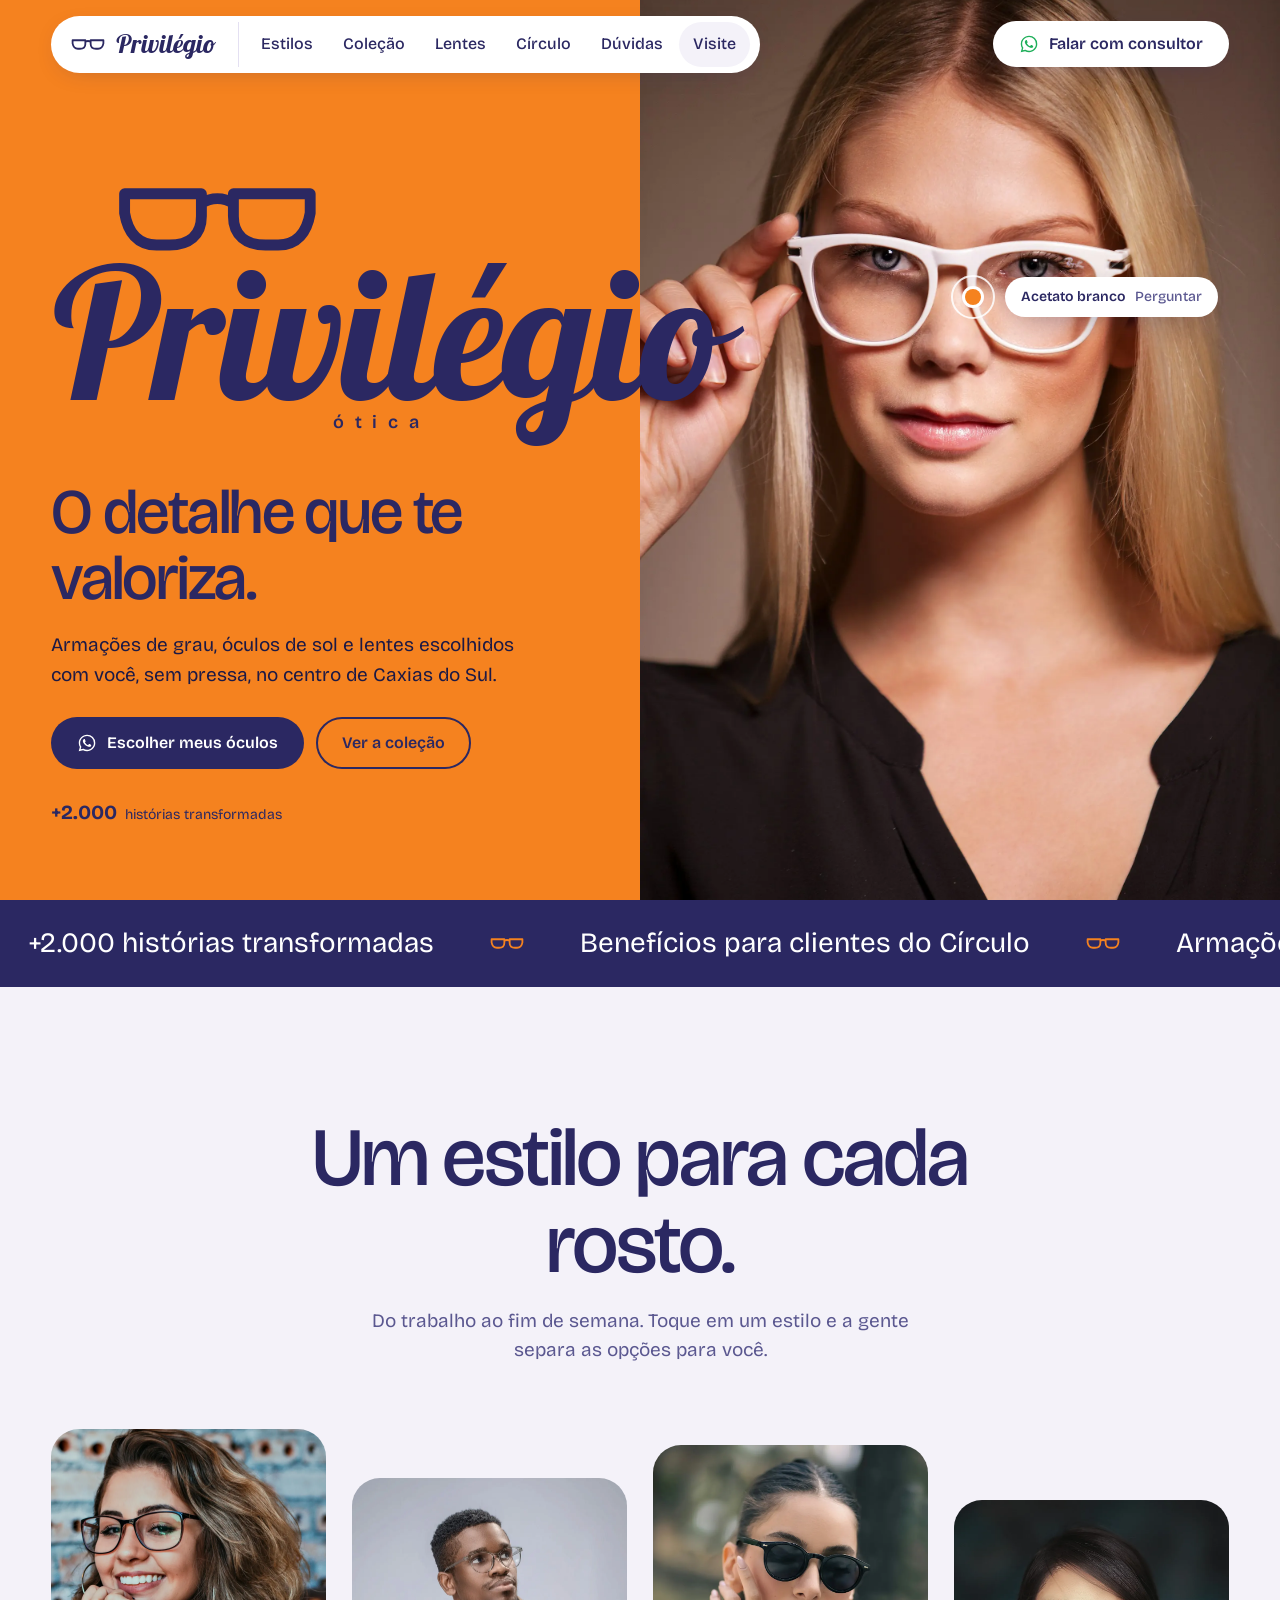
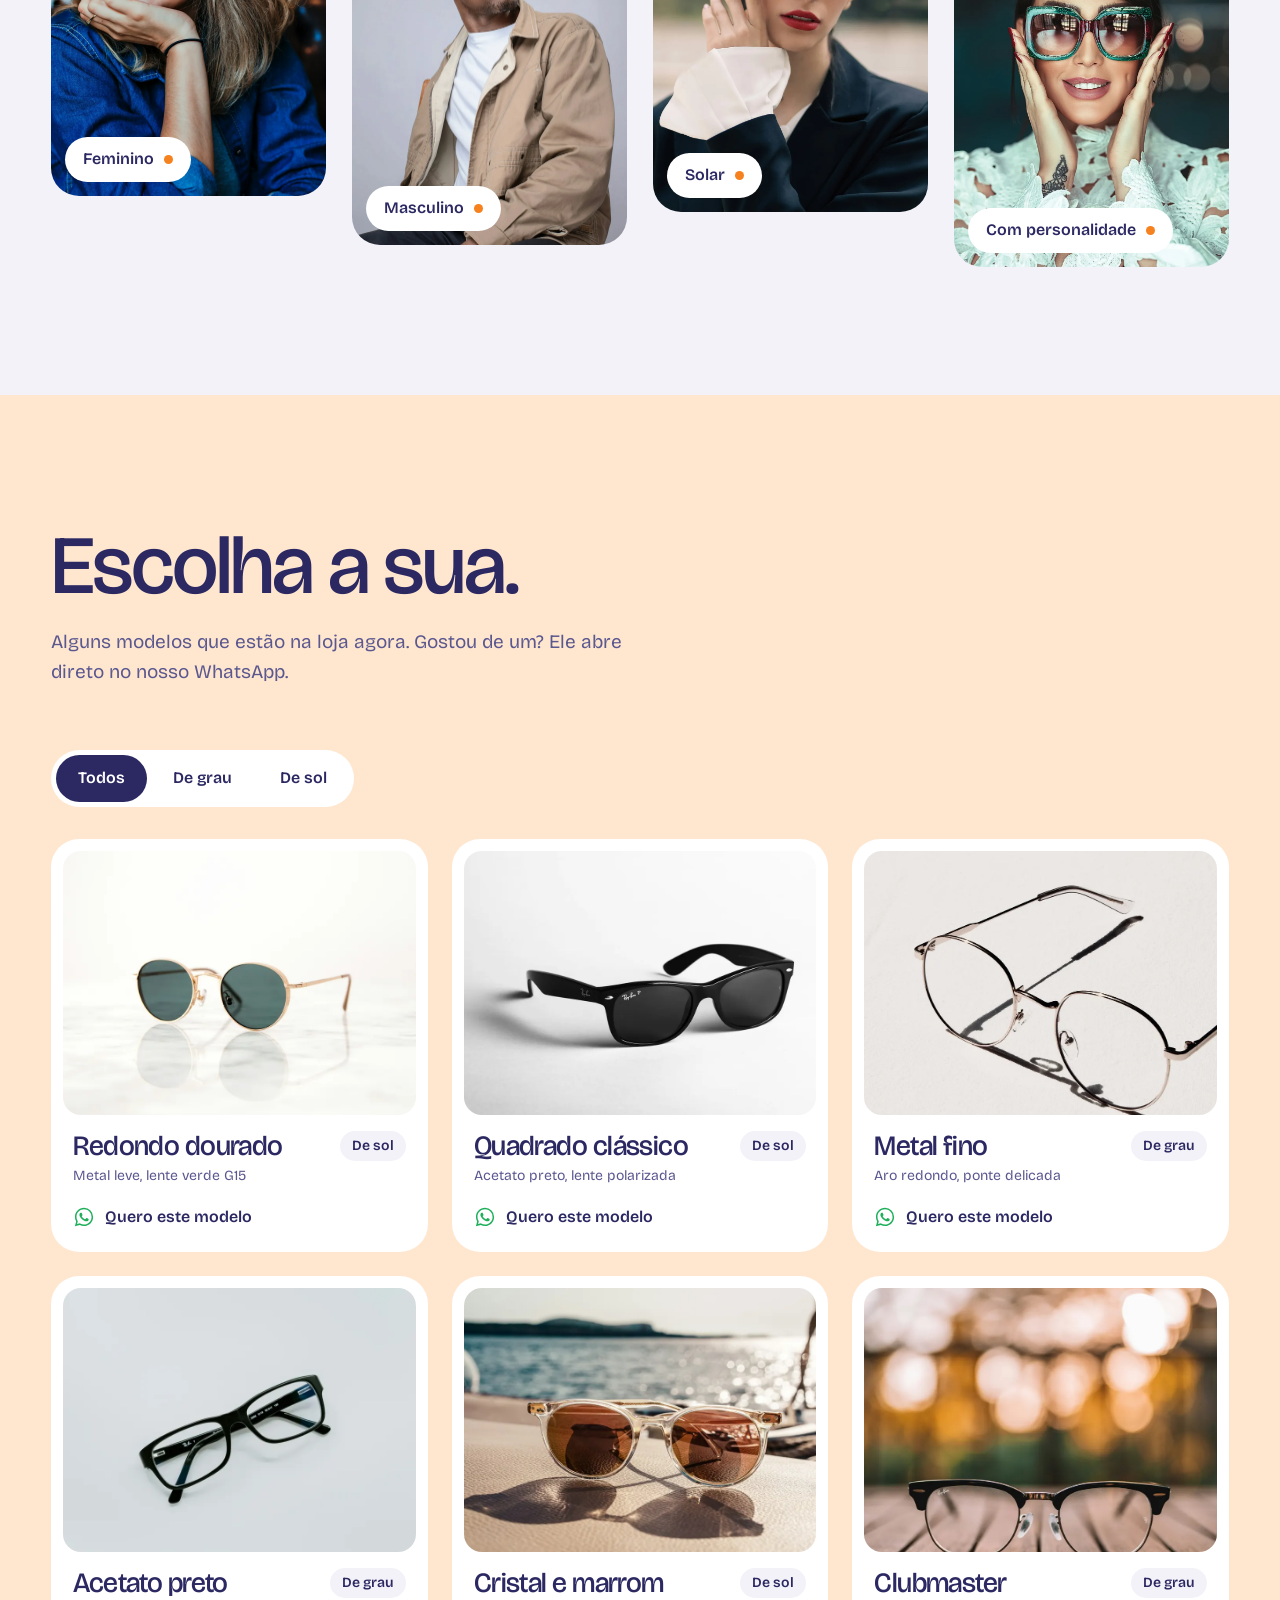
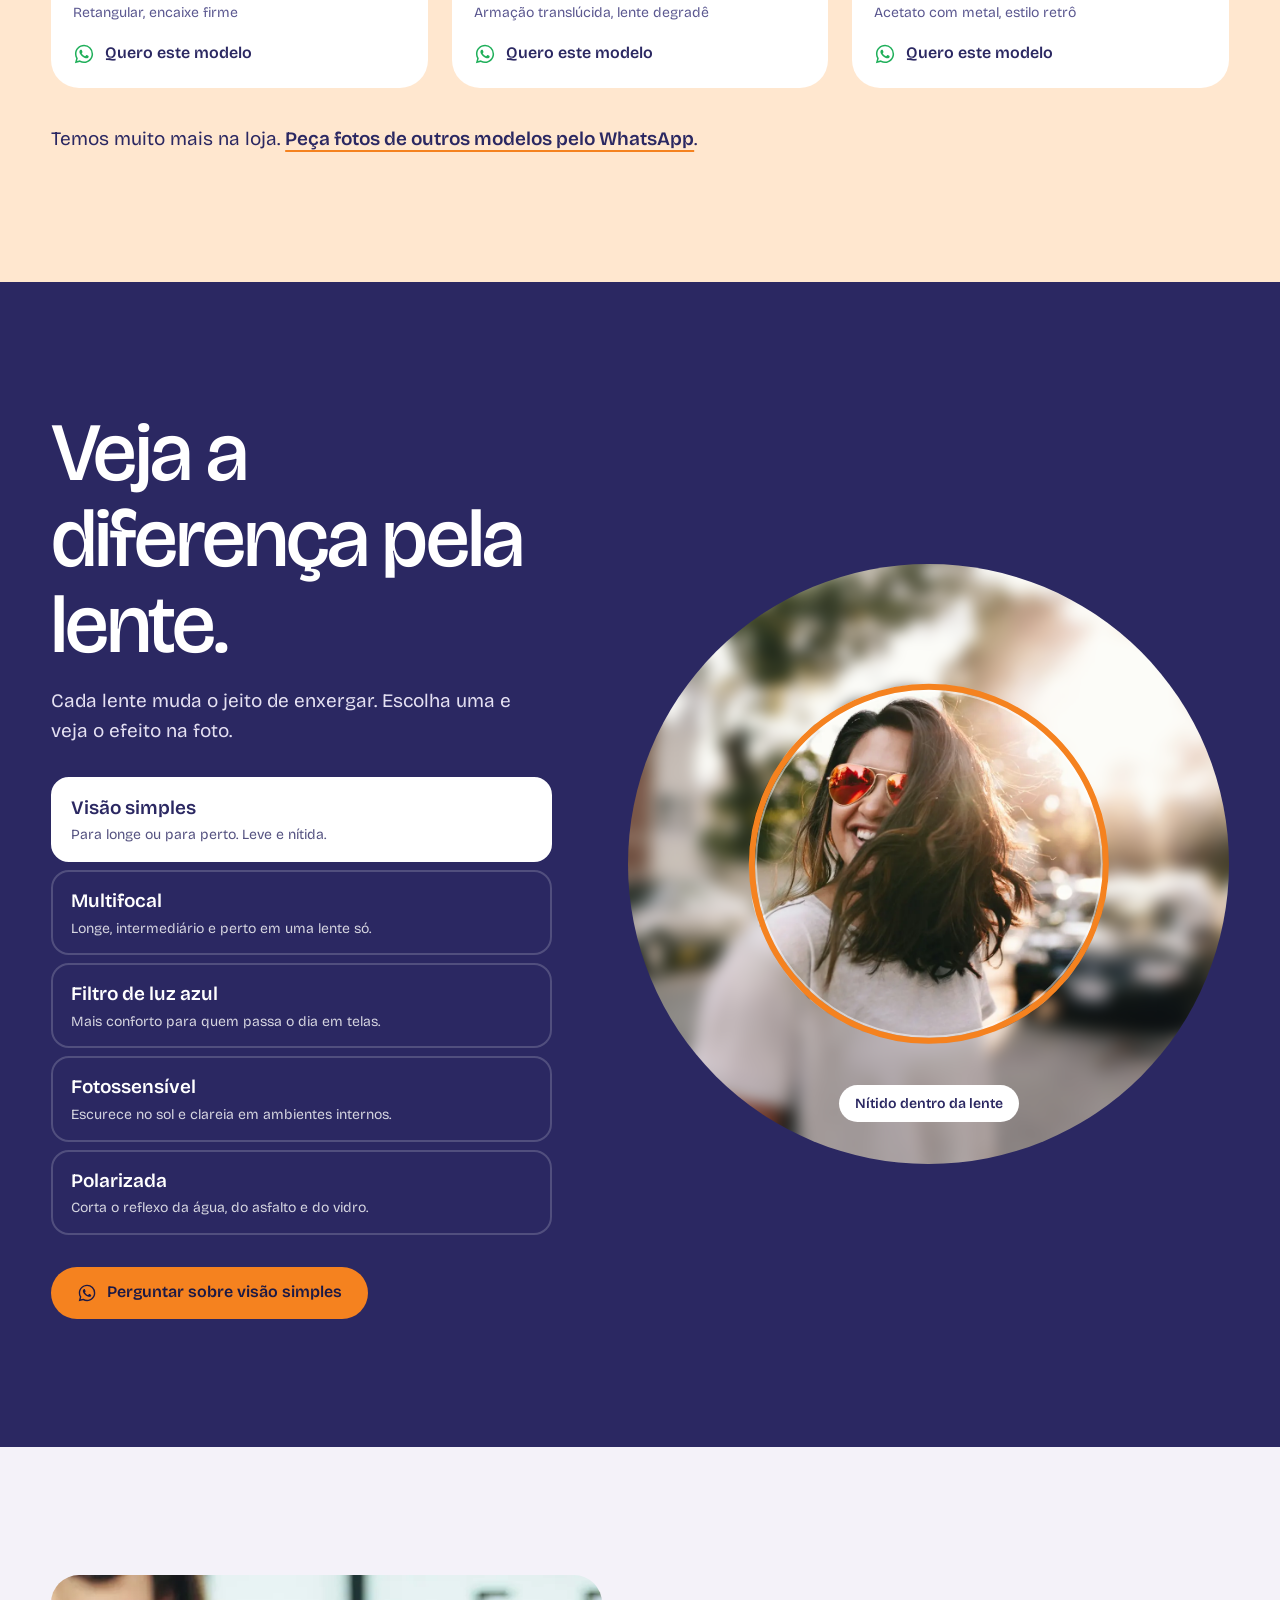
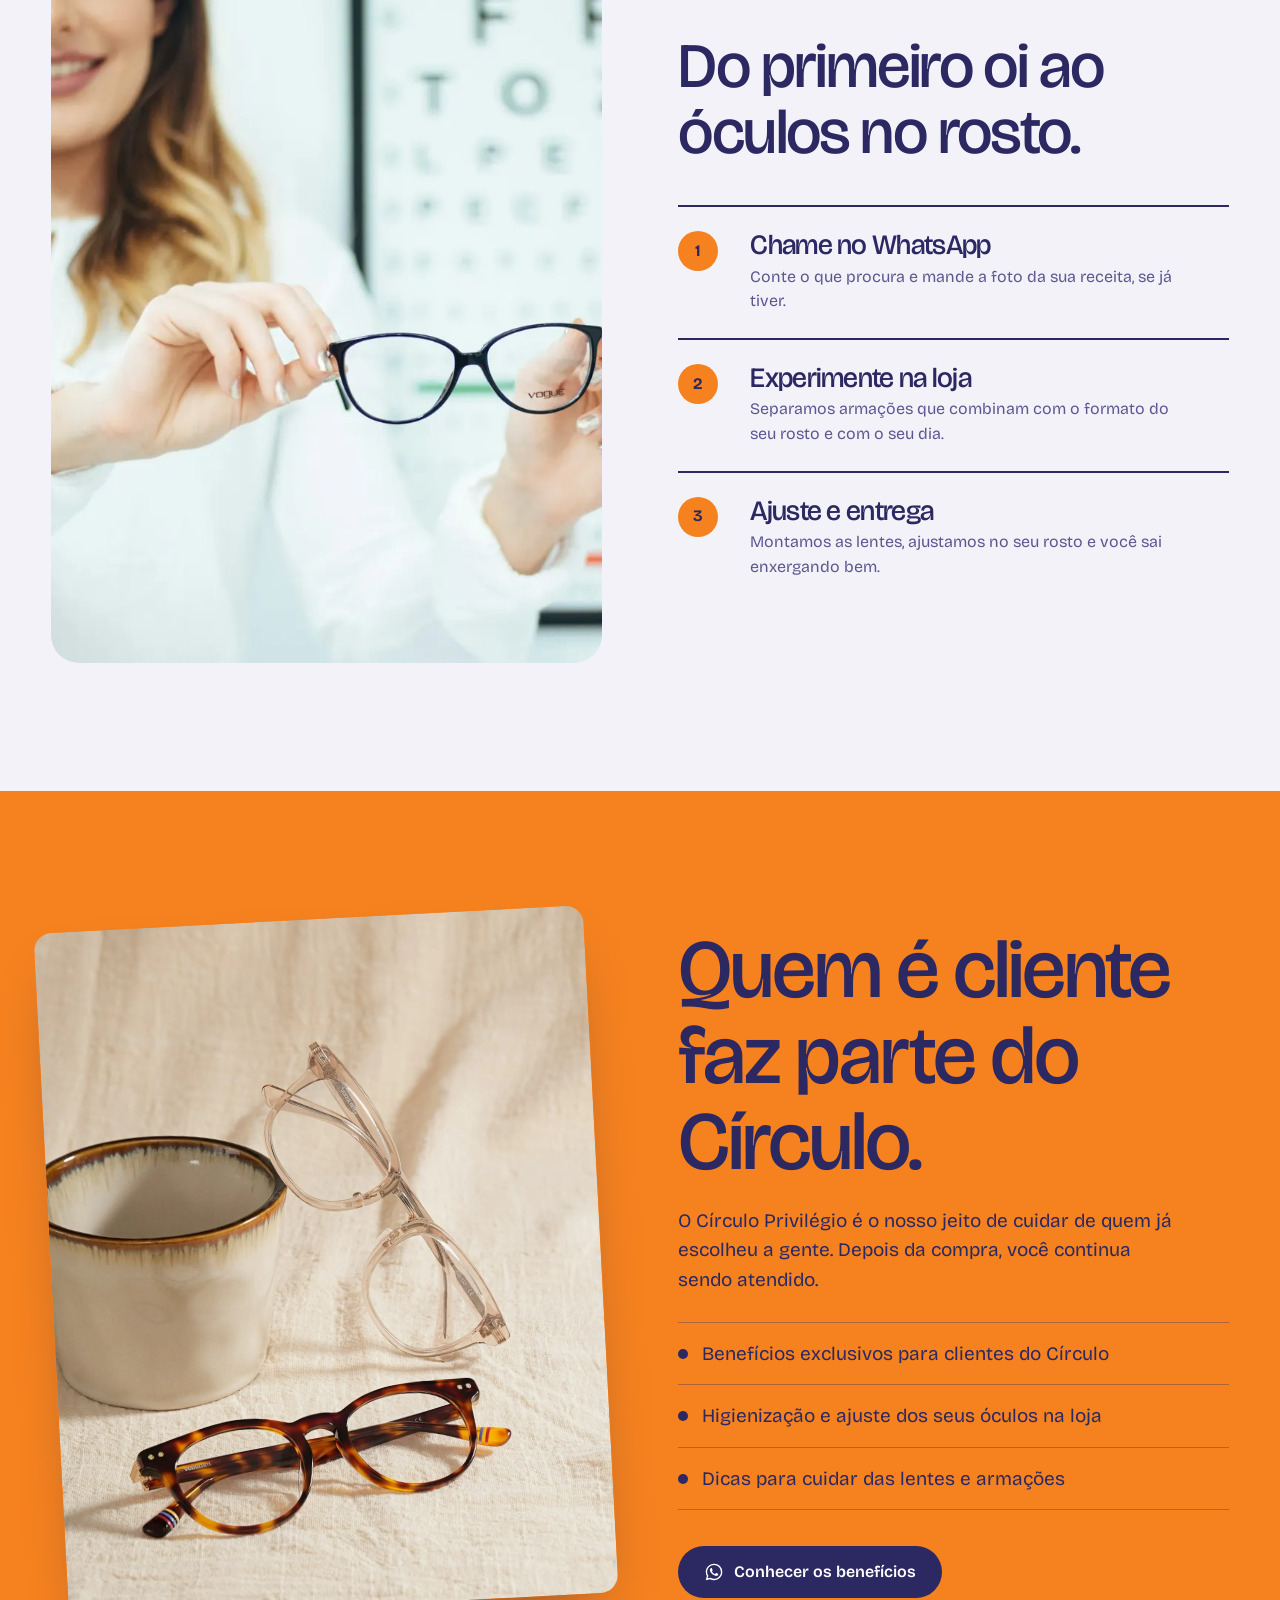
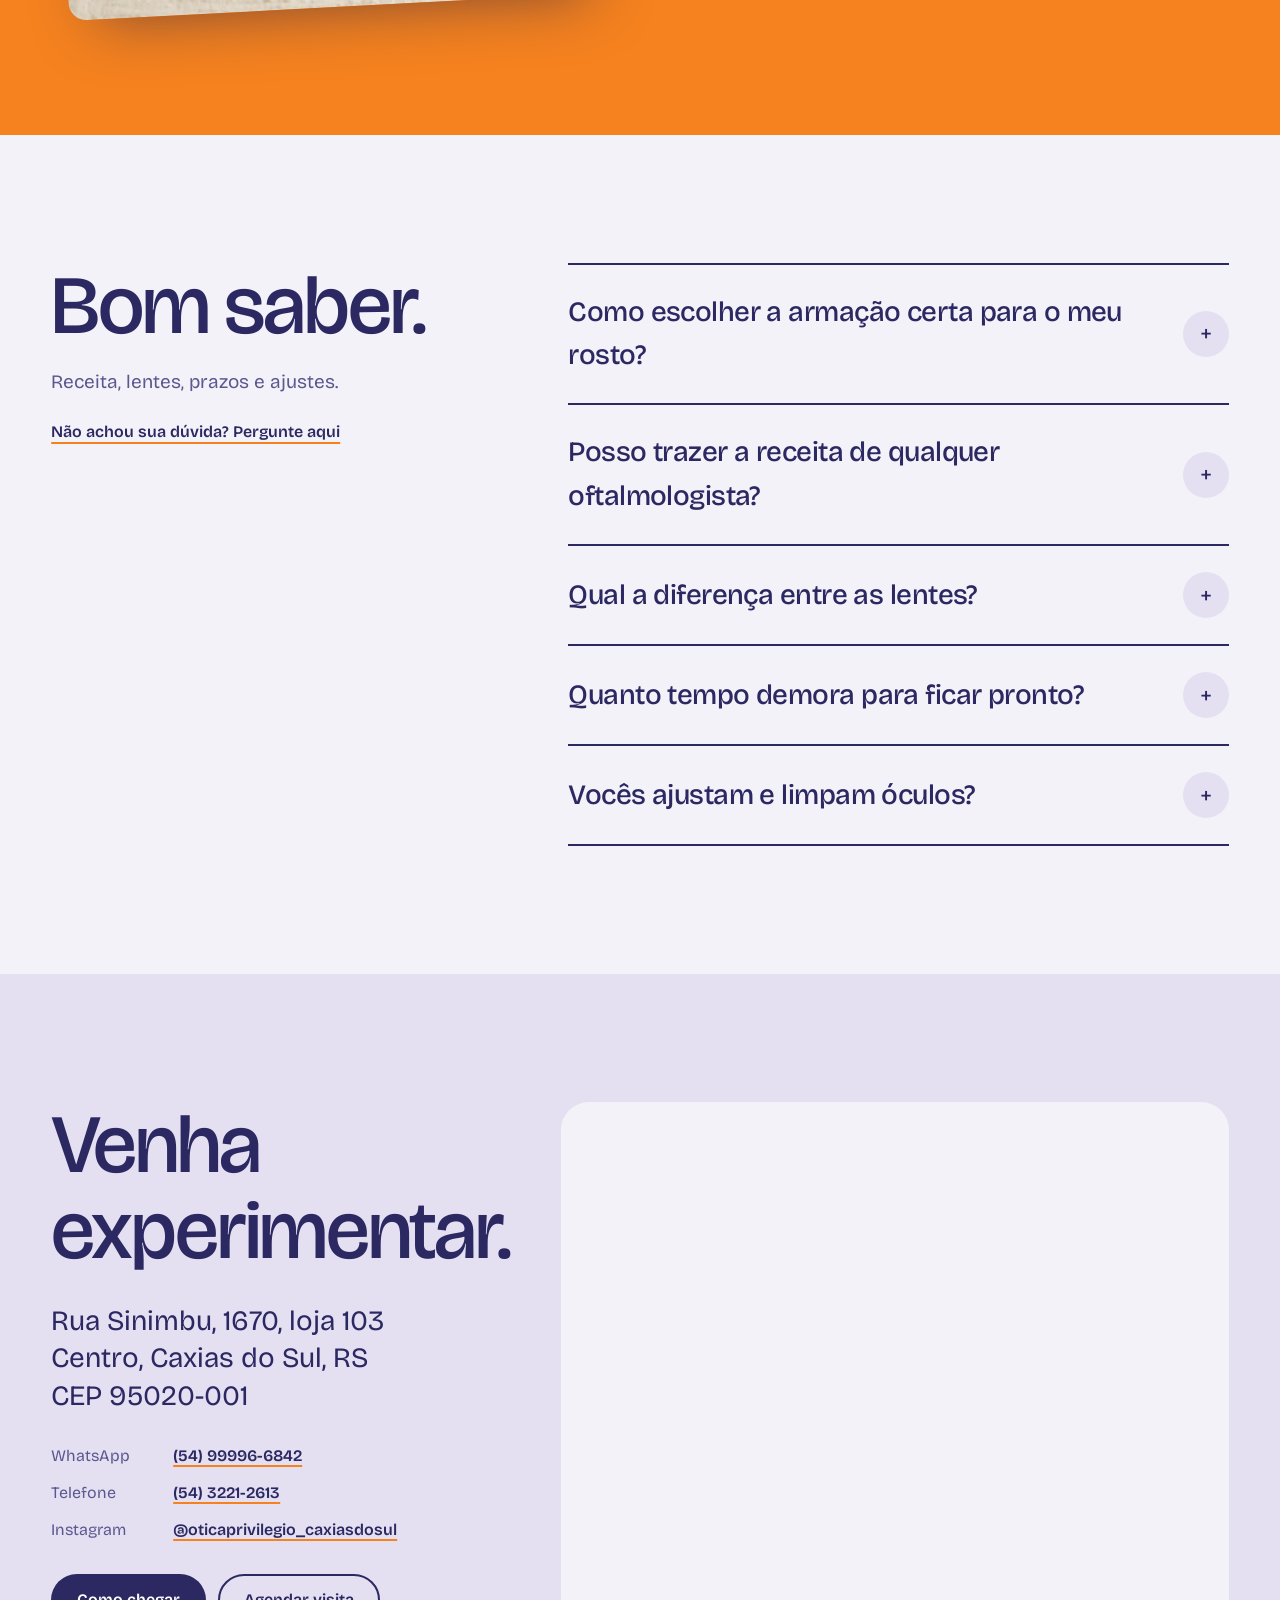
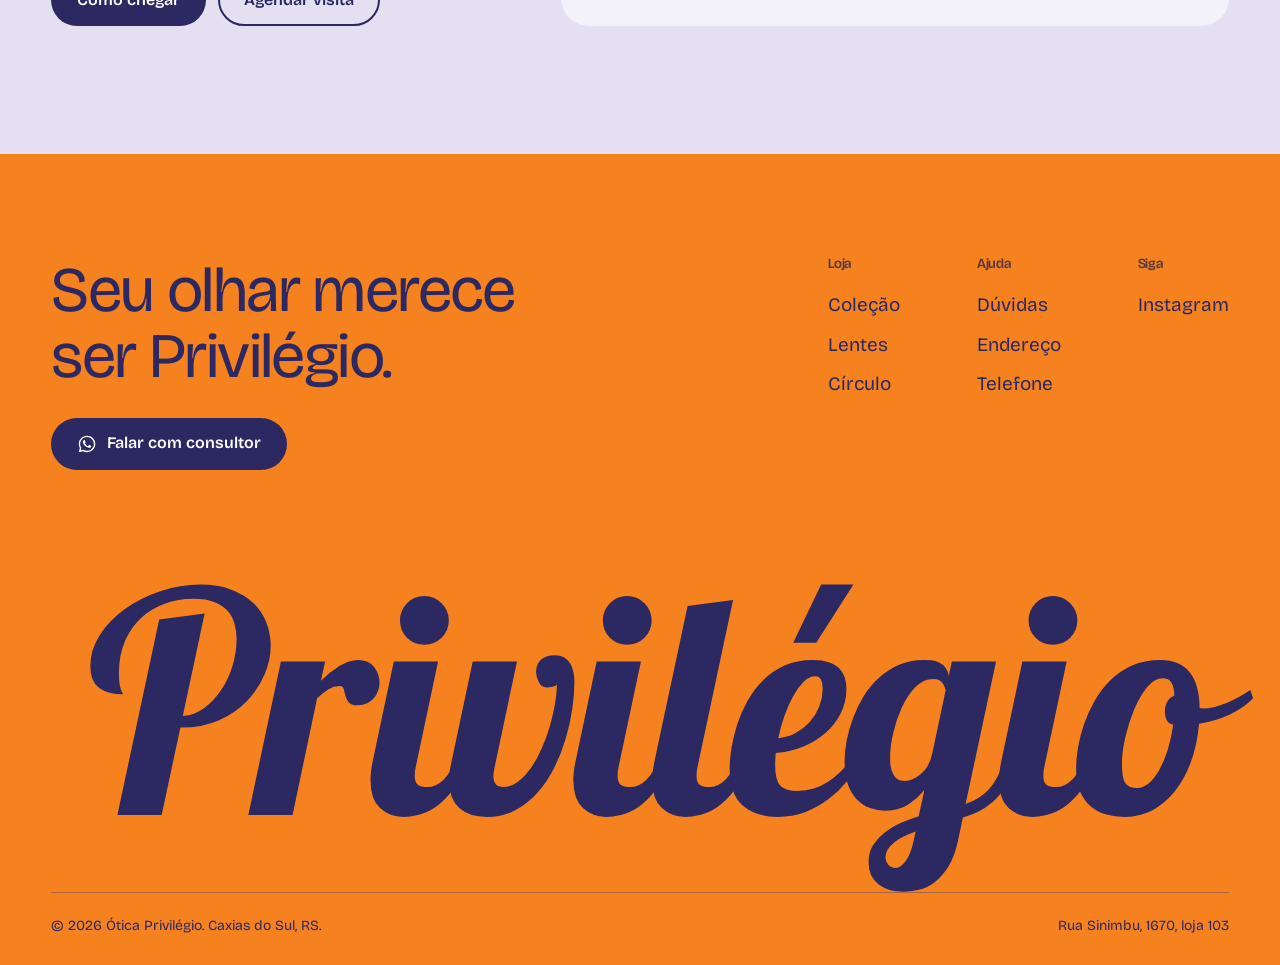
==== index.html @ a9c41832 "Site da Ótica Privilégio Co-Authored-By: Claude Opus 5.5 <noreply@anthropic.com>" ====
<!doctype html>
<html lang="pt-BR">
<head>
  <meta charset="utf-8">
  <meta name="viewport" content="width=device-width, initial-scale=1">
  <title>Ótica Privilégio | Óculos de grau e de sol em Caxias do Sul</title>
  <meta name="description" content="Ótica Privilégio, no centro de Caxias do Sul. Armações de grau, óculos de sol e lentes com atendimento personalizado. Seu olhar merece ser Privilégio.">
  <meta name="theme-color" content="#F5821F">
  <link rel="canonical" href="https://pwzbase.github.io/otica-privilegio/">

  <meta property="og:type" content="website">
  <meta property="og:locale" content="pt_BR">
  <meta property="og:title" content="Ótica Privilégio | O detalhe que te valoriza">
  <meta property="og:description" content="Armações, óculos de sol e lentes no centro de Caxias do Sul. Atendimento pelo WhatsApp.">
  <meta property="og:image" content="https://pwzbase.github.io/otica-privilegio/assets/img/og.jpg">
  <meta name="twitter:card" content="summary_large_image">

  <link rel="icon" href="assets/favicon.svg" type="image/svg+xml">
  <link rel="apple-touch-icon" href="assets/apple-touch-icon.png">

  <link rel="preconnect" href="https://fonts.googleapis.com">
  <link rel="preconnect" href="https://fonts.gstatic.com" crossorigin>
  <link href="https://fonts.googleapis.com/css2?family=Bricolage+Grotesque:opsz,wght@12..96,300..700&family=Lobster+Two:ital,wght@1,700&display=swap" rel="stylesheet">
  <link rel="preload" as="image" href="assets/img/hero.webp" fetchpriority="high">
  <link rel="stylesheet" href="css/style.css">

  <script type="application/ld+json">
  {
    "@context": "https://schema.org",
    "@type": "Optician",
    "name": "Ótica Privilégio",
    "slogan": "O detalhe que te valoriza",
    "image": "https://pwzbase.github.io/otica-privilegio/assets/img/og.jpg",
    "telephone": "+55-54-3221-2613",
    "address": {
      "@type": "PostalAddress",
      "streetAddress": "Rua Sinimbu, 1670, Loja 103",
      "addressLocality": "Caxias do Sul",
      "addressRegion": "RS",
      "postalCode": "95020-001",
      "addressCountry": "BR"
    },
    "sameAs": ["https://www.instagram.com/oticaprivilegio_caxiasdosul/"]
  }
  </script>
</head>
<body>
  <svg width="0" height="0" style="position:absolute" aria-hidden="true">
    <symbol id="i-oculos" viewBox="0 0 64 24">
      <path d="M3 4H27V11C27 17 23 20 17 20H13C7 20 4 16 3 10Z M37 4H61V10C60 16 57 20 51 20H47C41 20 37 17 37 11Z M27 7C30 5 34 5 37 7" fill="none" stroke="currentColor" stroke-width="3.4" stroke-linejoin="round" stroke-linecap="round"/>
    </symbol>
    <symbol id="i-whats" viewBox="0 0 24 24">
      <path fill="currentColor" d="M12.04 2C6.58 2 2.13 6.45 2.13 11.91c0 1.75.46 3.45 1.32 4.95L2.05 22l5.25-1.38a9.9 9.9 0 0 0 4.74 1.21h.01c5.46 0 9.9-4.45 9.9-9.91A9.86 9.86 0 0 0 12.04 2Zm0 18.15h-.01a8.2 8.2 0 0 1-4.19-1.15l-.3-.18-3.12.82.83-3.04-.2-.31a8.2 8.2 0 0 1-1.26-4.38c0-4.54 3.7-8.23 8.25-8.23 2.2 0 4.27.86 5.82 2.42a8.18 8.18 0 0 1 2.41 5.82c0 4.54-3.7 8.23-8.23 8.23Zm4.52-6.16c-.25-.12-1.47-.72-1.69-.81-.23-.08-.39-.12-.56.13-.16.25-.64.81-.79.97-.14.17-.29.19-.54.06-.25-.12-1.05-.39-1.99-1.23-.74-.66-1.23-1.47-1.38-1.72-.14-.25-.01-.38.11-.51.11-.11.25-.29.37-.43.13-.15.17-.25.25-.42.08-.16.04-.31-.02-.43-.06-.12-.56-1.34-.76-1.84-.2-.48-.41-.42-.56-.42h-.48c-.17 0-.43.06-.66.31-.22.25-.86.85-.86 2.07 0 1.22.89 2.4 1.01 2.56.12.17 1.75 2.67 4.23 3.74.59.26 1.05.41 1.41.52.59.19 1.13.16 1.56.1.48-.07 1.47-.6 1.67-1.18.21-.58.21-1.07.15-1.18-.06-.1-.22-.16-.47-.29Z"/>
    </symbol>
    <symbol id="i-insta" viewBox="0 0 24 24">
      <path fill="none" stroke="currentColor" stroke-width="1.8" d="M7 2.9h10A4.1 4.1 0 0 1 21.1 7v10a4.1 4.1 0 0 1-4.1 4.1H7A4.1 4.1 0 0 1 2.9 17V7A4.1 4.1 0 0 1 7 2.9Z M12 8.2a3.8 3.8 0 1 0 0 7.6 3.8 3.8 0 0 0 0-7.6Z"/>
      <circle cx="17.4" cy="6.6" r="1.1" fill="currentColor"/>
    </symbol>
  </svg>

  <a class="pular" href="#conteudo">Pular para o conteúdo</a>

  <header class="topo" data-topo>
    <nav class="nav" aria-label="Principal">
      <a class="marca" href="#inicio" aria-label="Ótica Privilégio, início">
        <svg class="marca__oculos" aria-hidden="true"><use href="#i-oculos"/></svg>
        <span class="marca__nome">Privilégio</span>
      </a>
      <ul class="nav__links" data-menu>
        <li><a href="#estilos">Estilos</a></li>
        <li><a href="#colecao">Coleção</a></li>
        <li><a href="#lentes">Lentes</a></li>
        <li><a href="#circulo">Círculo</a></li>
        <li><a href="#duvidas">Dúvidas</a></li>
        <li><a href="#visite">Visite</a></li>
      </ul>
    </nav>
    <div class="topo__acoes">
      <a class="botao botao--whats" data-wa href="https://wa.me/5554999966842" target="_blank" rel="noopener">
        <svg aria-hidden="true"><use href="#i-whats"/></svg>
        <span>Falar com consultor</span>
      </a>
      <button class="menu-botao" type="button" aria-expanded="false" aria-controls="menu-movel" data-menu-botao>
        <span class="sr">Abrir menu</span><i></i><i></i>
      </button>
    </div>
  </header>

  <div class="menu-movel" id="menu-movel" hidden data-menu-movel>
    <a href="#estilos">Estilos</a>
    <a href="#colecao">Coleção</a>
    <a href="#lentes">Lentes</a>
    <a href="#circulo">Círculo</a>
    <a href="#duvidas">Dúvidas</a>
    <a href="#visite">Visite a loja</a>
    <a class="botao botao--whats" data-wa href="https://wa.me/5554999966842" target="_blank" rel="noopener">
      <svg aria-hidden="true"><use href="#i-whats"/></svg><span>Falar com consultor</span>
    </a>
  </div>

  <main id="conteudo">

    <!-- HERO -->
    <section class="hero" id="inicio">
      <div class="hero__painel">
        <p class="hero__marca" aria-hidden="true">
          <svg class="hero__oculos"><use href="#i-oculos"/></svg>
          <span>Privilégio</span>
          <small>ótica</small>
        </p>
        <h1 class="hero__titulo">O detalhe que te valoriza.</h1>
        <p class="hero__texto">Armações de grau, óculos de sol e lentes escolhidos com você, sem pressa, no centro de Caxias do Sul.</p>
        <div class="hero__acoes">
          <a class="botao botao--escuro" data-wa="Olá! Quero ajuda para escolher meus óculos." href="https://wa.me/5554999966842" target="_blank" rel="noopener">
            <svg aria-hidden="true"><use href="#i-whats"/></svg><span>Escolher meus óculos</span>
          </a>
          <a class="botao botao--linha" href="#colecao">Ver a coleção</a>
        </div>
        <p class="hero__prova"><strong>+2.000</strong> histórias transformadas</p>
      </div>
      <figure class="hero__foto">
        <img src="assets/img/hero.webp" alt="Mulher ajustando óculos de armação branca" width="1600" height="2400" fetchpriority="high">
        <a class="ponto" style="--x:52%;--y:33%" data-wa="Olá! Vi no site a armação branca em acetato. Vocês têm modelos parecidos?" href="https://wa.me/5554999966842" target="_blank" rel="noopener">
          <span class="ponto__alvo" aria-hidden="true"></span>
          <span class="ponto__rotulo">Acetato branco <em>Perguntar</em></span>
        </a>
      </figure>
    </section>

    <!-- FAIXA -->
    <div class="faixa" aria-label="Destaques da loja">
      <div class="faixa__trilho">
        <ul>
          <li>+2.000 histórias transformadas</li>
          <li>Benefícios para clientes do Círculo</li>
          <li>Armações de grau e solar</li>
          <li>Higienização e ajustes</li>
          <li>Rua Sinimbu, centro de Caxias</li>
        </ul>
        <ul aria-hidden="true">
          <li>+2.000 histórias transformadas</li>
          <li>Benefícios para clientes do Círculo</li>
          <li>Armações de grau e solar</li>
          <li>Higienização e ajustes</li>
          <li>Rua Sinimbu, centro de Caxias</li>
        </ul>
      </div>
    </div>

    <!-- ESTILOS -->
    <section class="estilos secao" id="estilos" aria-labelledby="estilos-titulo">
      <div class="secao__cabeca secao__cabeca--centro">
        <h2 id="estilos-titulo">Um estilo para cada rosto.</h2>
        <p>Do trabalho ao fim de semana. Toque em um estilo e a gente separa as opções para você.</p>
      </div>
      <div class="estilos__grade">
        <a class="estilo estilo--a" data-wa="Olá! Quero ver armações femininas." href="https://wa.me/5554999966842" target="_blank" rel="noopener">
          <img src="assets/img/estilo-feminino.webp" alt="Mulher sorrindo com óculos de grau de armação fina" loading="lazy" width="1100" height="1650">
          <span class="estilo__nome">Feminino</span>
        </a>
        <a class="estilo estilo--b" data-wa="Olá! Quero ver armações masculinas." href="https://wa.me/5554999966842" target="_blank" rel="noopener">
          <img src="assets/img/estilo-masculino.webp" alt="Homem de jaqueta bege usando óculos de grau" loading="lazy" width="1100" height="1637">
          <span class="estilo__nome">Masculino</span>
        </a>
        <a class="estilo estilo--c" data-wa="Olá! Quero ver óculos de sol." href="https://wa.me/5554999966842" target="_blank" rel="noopener">
          <img src="assets/img/estilo-solar.webp" alt="Mulher com óculos de sol redondos e blazer preto" loading="lazy" width="1100" height="1375">
          <span class="estilo__nome">Solar</span>
        </a>
        <a class="estilo estilo--d" data-wa="Olá! Quero ver armações coloridas e diferentes." href="https://wa.me/5554999966842" target="_blank" rel="noopener">
          <img src="assets/img/estilo-colorido.webp" alt="Mulher com óculos de armação verde marcante" loading="lazy" width="1100" height="1375">
          <span class="estilo__nome">Com personalidade</span>
        </a>
      </div>
    </section>

    <!-- COLEÇÃO -->
    <section class="colecao secao" id="colecao" aria-labelledby="colecao-titulo">
      <div class="secao__cabeca">
        <h2 id="colecao-titulo">Escolha a sua.</h2>
        <p>Alguns modelos que estão na loja agora. Gostou de um? Ele abre direto no nosso WhatsApp.</p>
      </div>
      <div class="filtros" role="tablist" aria-label="Filtrar coleção" data-filtros>
        <button type="button" role="tab" aria-selected="true" data-filtro="todos">Todos</button>
        <button type="button" role="tab" aria-selected="false" data-filtro="grau">De grau</button>
        <button type="button" role="tab" aria-selected="false" data-filtro="solar">De sol</button>
      </div>
      <ul class="produtos" data-produtos aria-live="polite"></ul>
      <p class="colecao__rodape">Temos muito mais na loja. <a data-wa="Olá! Quero ver mais modelos de armação." href="https://wa.me/5554999966842" target="_blank" rel="noopener">Peça fotos de outros modelos pelo WhatsApp</a>.</p>
    </section>

    <!-- LENTES -->
    <section class="lentes secao" id="lentes" aria-labelledby="lentes-titulo">
      <div class="lentes__texto">
        <h2 id="lentes-titulo">Veja a diferença pela lente.</h2>
        <p>Cada lente muda o jeito de enxergar. Escolha uma e veja o efeito na foto.</p>
        <div class="lentes__opcoes" role="radiogroup" aria-label="Tipo de lente" data-lentes>
          <button type="button" role="radio" aria-checked="true" data-lente="simples">
            <strong>Visão simples</strong><span>Para longe ou para perto. Leve e nítida.</span>
          </button>
          <button type="button" role="radio" aria-checked="false" data-lente="multifocal">
            <strong>Multifocal</strong><span>Longe, intermediário e perto em uma lente só.</span>
          </button>
          <button type="button" role="radio" aria-checked="false" data-lente="azul">
            <strong>Filtro de luz azul</strong><span>Mais conforto para quem passa o dia em telas.</span>
          </button>
          <button type="button" role="radio" aria-checked="false" data-lente="foto">
            <strong>Fotossensível</strong><span>Escurece no sol e clareia em ambientes internos.</span>
          </button>
          <button type="button" role="radio" aria-checked="false" data-lente="polarizada">
            <strong>Polarizada</strong><span>Corta o reflexo da água, do asfalto e do vidro.</span>
          </button>
        </div>
        <a class="botao botao--claro" data-wa-lente href="https://wa.me/5554999966842" target="_blank" rel="noopener">
          <svg aria-hidden="true"><use href="#i-whats"/></svg><span data-lente-cta>Perguntar sobre visão simples</span>
        </a>
      </div>
      <div class="lentes__visor" data-visor data-efeito="simples">
        <img src="assets/img/dia-a-dia.webp" alt="Rua ensolarada vista através da lente selecionada" loading="lazy" width="1400" height="1400">
        <div class="lentes__circulo" aria-hidden="true">
          <img src="assets/img/dia-a-dia.webp" alt="" loading="lazy" width="1400" height="1400">
        </div>
        <p class="lentes__legenda" data-legenda>Sem lente</p>
      </div>
    </section>

    <!-- COMO FUNCIONA -->
    <section class="passos secao" aria-labelledby="passos-titulo">
      <figure class="passos__foto">
        <img src="assets/img/atendimento.webp" alt="Consultora mostrando uma armação em frente a uma tabela de exame de vista" loading="lazy" width="1400" height="934">
      </figure>
      <div class="passos__texto">
        <h2 id="passos-titulo">Do primeiro oi ao óculos no rosto.</h2>
        <ol class="passos__lista">
          <li>
            <h3>Chame no WhatsApp</h3>
            <p>Conte o que procura e mande a foto da sua receita, se já tiver.</p>
          </li>
          <li>
            <h3>Experimente na loja</h3>
            <p>Separamos armações que combinam com o formato do seu rosto e com o seu dia.</p>
          </li>
          <li>
            <h3>Ajuste e entrega</h3>
            <p>Montamos as lentes, ajustamos no seu rosto e você sai enxergando bem.</p>
          </li>
        </ol>
      </div>
    </section>

    <!-- CÍRCULO -->
    <section class="circulo secao" id="circulo" aria-labelledby="circulo-titulo">
      <figure class="circulo__foto">
        <img src="assets/img/detalhes.webp" alt="Dois pares de óculos sobre um tecido claro ao lado de uma xícara" loading="lazy" width="1400" height="1750">
      </figure>
      <div class="circulo__texto">
        <h2 id="circulo-titulo">Quem é cliente faz parte do Círculo.</h2>
        <p>O Círculo Privilégio é o nosso jeito de cuidar de quem já escolheu a gente. Depois da compra, você continua sendo atendido.</p>
        <ul class="circulo__lista">
          <li>Benefícios exclusivos para clientes do Círculo</li>
          <li>Higienização e ajuste dos seus óculos na loja</li>
          <li>Dicas para cuidar das lentes e armações</li>
        </ul>
        <a class="botao botao--escuro" data-wa="Olá! Quero saber como funcionam os benefícios do Círculo Privilégio." href="https://wa.me/5554999966842" target="_blank" rel="noopener">
          <svg aria-hidden="true"><use href="#i-whats"/></svg><span>Conhecer os benefícios</span>
        </a>
      </div>
    </section>

    <!-- DÚVIDAS -->
    <section class="duvidas secao" id="duvidas" aria-labelledby="duvidas-titulo">
      <div class="duvidas__cabeca">
        <h2 id="duvidas-titulo">Bom saber.</h2>
        <p>Receita, lentes, prazos e ajustes.</p>
        <a class="link" data-wa="Olá! Tenho uma dúvida sobre óculos." href="https://wa.me/5554999966842" target="_blank" rel="noopener">Não achou sua dúvida? Pergunte aqui</a>
      </div>
      <div class="duvidas__lista">
        <details>
          <summary>Como escolher a armação certa para o meu rosto?</summary>
          <p>Rostos redondos ficam bem com armações mais retas; rostos quadrados, com modelos arredondados. Mas o que vale é você se sentir bem. Na loja, a gente experimenta junto até encontrar a sua.</p>
        </details>
        <details>
          <summary>Posso trazer a receita de qualquer oftalmologista?</summary>
          <p>Sim. Traga a receita na loja ou mande uma foto pelo WhatsApp para já conversarmos sobre as melhores lentes para você.</p>
        </details>
        <details>
          <summary>Qual a diferença entre as lentes?</summary>
          <p>Visão simples corrige uma distância. Multifocal corrige longe e perto na mesma lente. Filtros como luz azul, fotossensível e polarizado entram por cima para dar mais conforto. Veja o efeito de cada uma na seção de lentes.</p>
        </details>
        <details>
          <summary>Quanto tempo demora para ficar pronto?</summary>
          <p>Depende do tipo de lente e do grau. Informamos o prazo exato na hora do pedido.</p>
        </details>
        <details>
          <summary>Vocês ajustam e limpam óculos?</summary>
          <p>Sim. Passe na loja para higienizar e ajustar seus óculos. Clientes do Círculo têm esse cuidado sempre que precisarem.</p>
        </details>
      </div>
    </section>

    <!-- VISITE -->
    <section class="visite secao" id="visite" aria-labelledby="visite-titulo">
      <div class="visite__texto">
        <h2 id="visite-titulo">Venha experimentar.</h2>
        <address>
          Rua Sinimbu, 1670, loja 103<br>
          Centro, Caxias do Sul, RS<br>
          CEP 95020-001
        </address>
        <dl class="visite__contatos">
          <div><dt>WhatsApp</dt><dd><a data-wa href="https://wa.me/5554999966842" target="_blank" rel="noopener">(54) 99996-6842</a></dd></div>
          <div><dt>Telefone</dt><dd><a href="tel:+555432212613">(54) 3221-2613</a></dd></div>
          <div><dt>Instagram</dt><dd><a href="https://www.instagram.com/oticaprivilegio_caxiasdosul/" target="_blank" rel="noopener">@oticaprivilegio_caxiasdosul</a></dd></div>
        </dl>
        <div class="visite__acoes">
          <a class="botao botao--escuro" href="https://www.google.com/maps/dir/?api=1&amp;destination=Rua+Sinimbu+1670+Caxias+do+Sul+RS" target="_blank" rel="noopener">Como chegar</a>
          <a class="botao botao--linha" data-wa="Olá! Quero agendar uma visita na loja." href="https://wa.me/5554999966842" target="_blank" rel="noopener">Agendar visita</a>
        </div>
      </div>
      <div class="visite__mapa">
        <iframe title="Mapa da Ótica Privilégio" src="https://www.google.com/maps?q=Rua+Sinimbu,+1670,+Caxias+do+Sul,+RS&amp;output=embed" loading="lazy" referrerpolicy="no-referrer-when-downgrade"></iframe>
      </div>
    </section>
  </main>

  <footer class="rodape">
    <div class="rodape__topo">
      <div class="rodape__chamada">
        <p class="rodape__frase">Seu olhar merece ser Privilégio.</p>
        <a class="botao botao--escuro" data-wa href="https://wa.me/5554999966842" target="_blank" rel="noopener">
          <svg aria-hidden="true"><use href="#i-whats"/></svg><span>Falar com consultor</span>
        </a>
      </div>
      <nav class="rodape__links" aria-label="Rodapé">
        <div>
          <h3>Loja</h3>
          <a href="#colecao">Coleção</a>
          <a href="#lentes">Lentes</a>
          <a href="#circulo">Círculo</a>
        </div>
        <div>
          <h3>Ajuda</h3>
          <a href="#duvidas">Dúvidas</a>
          <a href="#visite">Endereço</a>
          <a href="tel:+555432212613">Telefone</a>
        </div>
        <div>
          <h3>Siga</h3>
          <a href="https://www.instagram.com/oticaprivilegio_caxiasdosul/" target="_blank" rel="noopener">Instagram</a>
        </div>
      </nav>
    </div>
    <p class="rodape__marca" aria-hidden="true">Privilégio</p>
    <div class="rodape__base">
      <p>© <span data-ano>2026</span> Ótica Privilégio. Caxias do Sul, RS.</p>
      <p>Rua Sinimbu, 1670, loja 103</p>
    </div>
  </footer>

  <a class="whats-flutuante" data-wa href="https://wa.me/5554999966842" target="_blank" rel="noopener" aria-label="Conversar no WhatsApp">
    <svg aria-hidden="true"><use href="#i-whats"/></svg>
  </a>

  <script src="js/config.js"></script>
  <script src="js/main.js" defer></script>
</body>
</html>
---- css/style.css ----
/* ==========================================================
   Ótica Privilégio — estilos
   Cores e fontes da marca ficam em :root
   ========================================================== */

:root {
  --laranja: #F5821F;
  --laranja-vivo: #FF9A3C;
  --laranja-fundo: #FFE7CF;
  --indigo: #2B2862;
  --indigo-profundo: #1C1945;
  --indigo-suave: #5B5890;
  --nevoa: #F4F2F9;
  --lilas: #E4E0F2;
  --branco: #FFFFFF;
  --verde-whats: #1FAF5A;

  --fonte: "Bricolage Grotesque", system-ui, -apple-system, "Segoe UI", sans-serif;
  --fonte-marca: "Lobster Two", "Brush Script MT", cursive;

  --t-0: .875rem;
  --t-1: 1rem;
  --t-2: 1.1875rem;
  --t-3: clamp(1.375rem, 1.1rem + .9vw, 1.75rem);
  --t-4: clamp(2.25rem, 1.4rem + 3.2vw, 4.25rem);
  --t-5: clamp(2.75rem, 1.5rem + 4.6vw, 5.75rem);

  --borda: 2px solid var(--indigo);
  --raio-g: 28px;
  --raio-m: 18px;
  --gutter: clamp(16px, 4vw, 56px);
  --max: 1320px;
  --topo-h: 84px;
}

*, *::before, *::after { box-sizing: border-box; }
html { scroll-behavior: smooth; scroll-padding-top: calc(var(--topo-h) + 8px); -webkit-text-size-adjust: 100%; }
body {
  margin: 0;
  font-family: var(--fonte);
  font-size: var(--t-1);
  line-height: 1.55;
  color: var(--indigo);
  background: var(--nevoa);
  -webkit-font-smoothing: antialiased;
  overflow-x: hidden;
}
img { display: block; max-width: 100%; height: auto; }
a { color: inherit; }
h1, h2, h3 { margin: 0; font-weight: 500; line-height: 1.04; letter-spacing: -0.025em; font-variation-settings: "opsz" 96; }
p { margin: 0; }
ul, ol { margin: 0; padding: 0; list-style: none; }
button { font: inherit; color: inherit; }
:focus-visible { outline: 3px solid var(--laranja); outline-offset: 3px; border-radius: 6px; }
.sr { position: absolute; width: 1px; height: 1px; overflow: hidden; clip: rect(0 0 0 0); white-space: nowrap; }

.pular {
  position: fixed; left: 16px; top: -60px; z-index: 100;
  background: var(--indigo); color: var(--branco); padding: 10px 16px; border-radius: 10px;
}
.pular:focus { top: 16px; }

/* ---------- Botões ---------- */
.botao {
  display: inline-flex; align-items: center; justify-content: center; gap: .6em;
  min-height: 52px; padding: 0 1.5em;
  border-radius: 999px; border: 2px solid transparent;
  font-weight: 600; font-size: var(--t-1); text-decoration: none; white-space: nowrap;
  cursor: pointer;
  transition: background-color .2s, color .2s, border-color .2s, transform .2s;
}
.botao svg { width: 1.25em; height: 1.25em; flex: none; }
.botao:active { transform: scale(.97); }
.botao--escuro { background: var(--indigo); color: var(--branco); }
.botao--escuro:hover { background: var(--indigo-profundo); }
.botao--linha { border-color: currentColor; }
.botao--linha:hover { background: var(--indigo); color: var(--branco); border-color: var(--indigo); }
.botao--claro { background: var(--laranja); color: var(--indigo-profundo); }
.botao--claro:hover { background: var(--laranja-vivo); }
.botao--whats { background: var(--laranja); color: var(--indigo-profundo); min-height: 46px; }
.botao--whats:hover { background: var(--laranja-vivo); }

.link { font-weight: 600; text-decoration: underline; text-decoration-thickness: 2px; text-underline-offset: 5px; text-decoration-color: var(--laranja); }
.link:hover { text-decoration-color: var(--indigo); }

/* ---------- Topo ---------- */
.topo {
  position: fixed; inset: 0 0 auto 0; z-index: 50;
  display: flex; align-items: center; justify-content: space-between; gap: 16px;
  padding: 16px var(--gutter);
  pointer-events: none;
}
.topo > * { pointer-events: auto; }
.nav, .topo__acoes { display: flex; align-items: center; gap: 8px; }
.nav {
  background: var(--branco); border-radius: 999px; padding: 6px 10px 6px 20px;
  box-shadow: 0 6px 24px -12px rgba(43, 40, 98, .35);
}
.marca { display: flex; align-items: center; gap: 10px; text-decoration: none; padding-right: 14px; }
.marca__oculos { width: 34px; height: 13px; color: var(--indigo); }
.marca__nome { font-family: var(--fonte-marca); font-style: italic; font-weight: 700; font-size: 1.6rem; line-height: 1; color: var(--indigo); padding-bottom: 2px; }
.nav__links { display: flex; gap: 2px; border-left: 1px solid var(--lilas); padding-left: 8px; }
.nav__links a { display: block; padding: 10px 14px; border-radius: 999px; text-decoration: none; font-weight: 500; }
.nav__links a:hover, .nav__links a[aria-current="true"] { background: var(--nevoa); }
.topo__acoes .botao--whats { background: var(--branco); color: var(--indigo); box-shadow: 0 6px 24px -12px rgba(43, 40, 98, .5); }
.topo__acoes .botao--whats svg { color: var(--verde-whats); }
.topo__acoes .botao--whats:hover { background: var(--indigo); color: var(--branco); }
.topo__acoes .botao--whats:hover svg { color: var(--branco); }

.menu-botao {
  display: none; width: 46px; height: 46px; border: 0; border-radius: 50%;
  background: var(--branco); cursor: pointer; position: relative;
  box-shadow: 0 6px 24px -12px rgba(43, 40, 98, .4);
}
.menu-botao i { position: absolute; left: 14px; right: 14px; height: 2px; background: var(--indigo); border-radius: 2px; transition: transform .25s; }
.menu-botao i:first-of-type { top: 19px; }
.menu-botao i:last-of-type { top: 26px; }
.menu-botao[aria-expanded="true"] i:first-of-type { transform: translateY(3.5px) rotate(45deg); }
.menu-botao[aria-expanded="true"] i:last-of-type { transform: translateY(-3.5px) rotate(-45deg); }

.menu-movel {
  position: fixed; inset: 0; z-index: 40;
  background: var(--laranja);
  display: flex; flex-direction: column; justify-content: center; gap: 4px;
  padding: 100px var(--gutter) 40px;
}
.menu-movel[hidden] { display: none; }
.menu-movel a:not(.botao) { font-size: 2.25rem; font-weight: 500; text-decoration: none; letter-spacing: -.02em; padding: 4px 0; }
.menu-movel .botao { margin-top: 28px; align-self: flex-start; background: var(--indigo); color: var(--branco); }

/* ---------- Hero ---------- */
.hero {
  display: grid; grid-template-columns: minmax(0, 1fr) minmax(0, 1fr);
  min-height: 100svh;
  background: var(--laranja);
  position: relative;
  overflow: hidden;
}
.hero__painel {
  position: relative; z-index: 2;
  display: flex; flex-direction: column; justify-content: flex-end;
  padding: calc(var(--topo-h) + 40px) var(--gutter) clamp(32px, 6vw, 72px);
}
.hero__marca {
  position: relative;
  margin-bottom: clamp(24px, 4vw, 56px);
  color: var(--indigo);
  line-height: .8;
  white-space: nowrap;
}
.hero__marca span {
  display: block;
  font-family: var(--fonte-marca); font-style: italic; font-weight: 700;
  font-size: clamp(5rem, 14.2vw, 15rem);
  letter-spacing: -0.01em;
  margin-left: -.04em;
  animation: entra 1.1s cubic-bezier(.2, .8, .2, 1) both;
}
.hero__oculos {
  display: block;
  width: clamp(110px, 16vw, 250px); height: auto; aspect-ratio: 64 / 24;
  margin: 0 0 .1em clamp(30px, 5vw, 80px);
  animation: entra 1.1s .1s cubic-bezier(.2, .8, .2, 1) both;
}
.hero__marca small {
  display: block; margin-top: .55em;
  font-size: clamp(.9rem, 1.4vw, 1.35rem); font-weight: 600; letter-spacing: .6em;
  padding-left: clamp(80px, 22vw, 360px);
  animation: entra 1.1s .2s cubic-bezier(.2, .8, .2, 1) both;
}
@keyframes entra { from { opacity: 0; transform: translateY(.25em); } }

.hero__titulo { font-size: var(--t-4); max-width: 13ch; margin-bottom: 18px; }
.hero__texto { font-size: var(--t-2); max-width: 40ch; margin-bottom: 28px; color: var(--indigo-profundo); }
.hero__acoes { display: flex; flex-wrap: wrap; gap: 12px; }
.hero__prova { margin-top: 28px; font-size: var(--t-0); }
.hero__prova strong { font-size: 1.25rem; font-weight: 700; margin-right: 4px; }

.hero__foto { margin: 0; position: relative; min-height: 100%; }
.hero__foto img { position: absolute; inset: 0; width: 100%; height: 100%; object-fit: cover; object-position: 50% 25%; }

/* Ponto clicável sobre a foto */
.ponto {
  position: absolute; left: var(--x); top: var(--y);
  display: flex; align-items: center; gap: 10px;
  text-decoration: none; transform: translate(-22px, -22px);
}
.ponto__alvo {
  width: 44px; height: 44px; border-radius: 50%; flex: none;
  border: 2px solid rgba(255, 255, 255, .85);
  display: grid; place-items: center;
  animation: pulsa 2.4s ease-out infinite;
}
.ponto__alvo::after { content: ""; width: 16px; height: 16px; border-radius: 50%; background: var(--laranja); box-shadow: 0 0 0 3px var(--branco); }
@keyframes pulsa { 0% { box-shadow: 0 0 0 0 rgba(255, 255, 255, .55); } 70%, 100% { box-shadow: 0 0 0 16px rgba(255, 255, 255, 0); } }
.ponto__rotulo {
  background: var(--branco); border-radius: 999px; padding: 9px 16px;
  font-size: var(--t-0); font-weight: 600; white-space: nowrap;
  box-shadow: 0 10px 30px -14px rgba(28, 25, 69, .6);
}
.ponto__rotulo em { font-style: normal; color: var(--indigo-suave); font-weight: 500; margin-left: 6px; }
.ponto:hover .ponto__rotulo { background: var(--indigo); color: var(--branco); }
.ponto:hover .ponto__rotulo em { color: var(--laranja); }

/* ---------- Faixa ---------- */
.faixa { background: var(--indigo); color: var(--branco); overflow: hidden; padding: 22px 0; }
.faixa__trilho { display: flex; width: max-content; animation: corre 38s linear infinite; }
.faixa ul { display: flex; }
.faixa li { font-size: var(--t-3); white-space: nowrap; padding: 0 28px; display: flex; align-items: center; gap: 56px; }
.faixa li::after { content: ""; width: 34px; height: 13px; background: var(--laranja); -webkit-mask: url("../assets/oculos.svg") center / contain no-repeat; mask: url("../assets/oculos.svg") center / contain no-repeat; }
@keyframes corre { to { transform: translateX(-50%); } }

/* ---------- Seções ---------- */
.secao { padding: clamp(72px, 10vw, 140px) var(--gutter); }
.secao > * { max-width: var(--max); margin-left: auto; margin-right: auto; }
.secao__cabeca { margin-bottom: clamp(36px, 5vw, 64px); }
.secao__cabeca h2 { font-size: var(--t-5); max-width: 16ch; }
.secao__cabeca p { font-size: var(--t-2); max-width: 48ch; margin-top: 18px; color: var(--indigo-suave); }
.secao__cabeca--centro { text-align: center; }
.secao__cabeca--centro h2, .secao__cabeca--centro p { margin-left: auto; margin-right: auto; }

/* ---------- Estilos (colagem) ---------- */
.estilos__grade {
  display: grid;
  grid-template-columns: repeat(12, minmax(0, 1fr));
  gap: clamp(12px, 2vw, 28px);
  align-items: start;
}
.estilo { position: relative; display: block; overflow: hidden; border-radius: var(--raio-g); text-decoration: none; }
.estilo img { width: 100%; height: 100%; object-fit: cover; transition: transform .8s cubic-bezier(.2, .8, .2, 1); }
.estilo:hover img { transform: scale(1.04); }
.estilo__nome {
  position: absolute; left: 14px; bottom: 14px;
  background: var(--branco); border-radius: 999px; padding: 10px 18px;
  font-weight: 600; display: inline-flex; align-items: center; gap: 10px;
}
.estilo__nome::after { content: ""; width: 9px; height: 9px; border-radius: 50%; background: var(--laranja); }
.estilo:hover .estilo__nome { background: var(--indigo); color: var(--branco); }
.estilo { grid-column: span 3; aspect-ratio: 3 / 4; }
.estilo--b { margin-top: 18%; }
.estilo--c { margin-top: 6%; }
.estilo--d { margin-top: 26%; }

/* ---------- Coleção ---------- */
.colecao { background: var(--laranja-fundo); }
.filtros { display: inline-flex; gap: 4px; padding: 5px; border-radius: 999px; background: var(--branco); margin-bottom: 32px; }
.filtros button { border: 0; background: none; padding: 11px 22px; border-radius: 999px; cursor: pointer; font-weight: 600; }
.filtros button[aria-selected="true"] { background: var(--indigo); color: var(--branco); }
.produtos { display: grid; grid-template-columns: repeat(3, minmax(0, 1fr)); gap: clamp(14px, 2vw, 24px); }
.produto a {
  display: flex; flex-direction: column; height: 100%;
  background: var(--branco); border-radius: var(--raio-g); padding: 10px 10px 20px;
  text-decoration: none; border: 2px solid transparent;
  transition: border-color .2s;
}
.produto a:hover { border-color: var(--indigo); }
.produto__img { border-radius: var(--raio-m); overflow: hidden; aspect-ratio: 4 / 3; background: #F6F6F6; }
.produto__img img { width: 100%; height: 100%; object-fit: cover; }
.produto__info { display: grid; grid-template-columns: 1fr auto; align-items: end; gap: 4px 12px; padding: 16px 10px 0; }
.produto__nome { font-size: var(--t-3); font-weight: 500; letter-spacing: -.02em; }
.produto__detalhe { grid-column: 1; color: var(--indigo-suave); font-size: var(--t-0); }
.produto__tipo { grid-column: 2; grid-row: 1; font-size: var(--t-0); font-weight: 600; background: var(--nevoa); border-radius: 999px; padding: 4px 12px; }
.produto__cta {
  margin: 18px 10px 0; display: flex; align-items: center; gap: 10px;
  font-weight: 600;
}
.produto__cta svg { width: 22px; height: 22px; color: var(--verde-whats); }
.produto a:hover .produto__cta { text-decoration: underline; text-underline-offset: 4px; }
.produto[hidden] { display: none; }
.colecao__rodape { margin-top: 36px; font-size: var(--t-2); }
.colecao__rodape a { font-weight: 600; text-decoration-color: var(--laranja); text-decoration-thickness: 2px; text-underline-offset: 5px; }

/* ---------- Lentes ---------- */
.lentes {
  background: var(--indigo); color: var(--branco);
  display: grid; grid-template-columns: minmax(0, 5fr) minmax(0, 6fr); gap: clamp(32px, 6vw, 96px); align-items: center;
}
.lentes > * { max-width: none; margin: 0; }
.lentes h2 { font-size: var(--t-5); max-width: 11ch; }
.lentes__texto > p { font-size: var(--t-2); margin: 18px 0 32px; color: var(--lilas); max-width: 40ch; }
.lentes__opcoes { display: grid; gap: 8px; margin-bottom: 32px; }
.lentes__opcoes button {
  text-align: left; cursor: pointer;
  background: transparent; border: 2px solid rgba(255, 255, 255, .18); border-radius: var(--raio-m);
  padding: 14px 18px; display: grid; gap: 2px;
  transition: border-color .2s, background-color .2s;
}
.lentes__opcoes button:hover { border-color: rgba(255, 255, 255, .5); }
.lentes__opcoes button[aria-checked="true"] { background: var(--branco); color: var(--indigo); border-color: var(--branco); }
.lentes__opcoes strong { font-size: var(--t-2); font-weight: 600; }
.lentes__opcoes span { font-size: var(--t-0); opacity: .8; }

.lentes__visor {
  position: relative; aspect-ratio: 1; border-radius: 50%; overflow: hidden;
  --cx: 50%; --cy: 50%; --r: 30%;
  touch-action: none; cursor: crosshair;
}
.lentes__visor > img { width: 100%; height: 100%; object-fit: cover; filter: blur(7px) saturate(.85); transform: scale(1.06); }
.lentes__circulo {
  position: absolute; inset: 0;
  clip-path: circle(var(--r) at var(--cx) var(--cy));
  transition: clip-path .08s linear;
}
.lentes__circulo img { width: 100%; height: 100%; object-fit: cover; transition: filter .6s ease; }
.lentes__circulo::before {
  content: ""; position: absolute; inset: 0; pointer-events: none; z-index: 1;
  transition: opacity .6s ease; opacity: 0;
}
.lentes__visor::after {
  content: ""; position: absolute; pointer-events: none;
  left: var(--cx); top: var(--cy); width: calc(var(--r) * 2); aspect-ratio: 1;
  transform: translate(-50%, -50%); border-radius: 50%;
  border: 6px solid var(--laranja);
  box-shadow: 0 0 0 2px rgba(255, 255, 255, .5) inset;
}
.lentes__legenda {
  position: absolute; left: 50%; bottom: 7%; transform: translateX(-50%);
  background: var(--branco); color: var(--indigo); border-radius: 999px; padding: 8px 16px;
  font-size: var(--t-0); font-weight: 600; white-space: nowrap; z-index: 2;
}
/* efeitos por lente */
[data-efeito="multifocal"] > img { filter: blur(10px) saturate(.8); }
[data-efeito="multifocal"] .lentes__circulo::before { opacity: 1; background: linear-gradient(180deg, transparent 55%, rgba(255, 255, 255, .12) 70%, transparent 85%); }
[data-efeito="azul"] .lentes__circulo img { filter: sepia(.18) saturate(1.05) hue-rotate(-6deg) brightness(1.02); }
[data-efeito="azul"] .lentes__circulo::before { opacity: 1; background: rgba(255, 196, 92, .12); }
[data-efeito="foto"] .lentes__circulo img { filter: brightness(.62) contrast(1.12) saturate(1.05); }
[data-efeito="polarizada"] .lentes__circulo img { filter: contrast(1.28) saturate(1.35) brightness(.82); }

/* ---------- Passos ---------- */
.passos { display: grid; grid-template-columns: minmax(0, 1fr) minmax(0, 1fr); gap: clamp(32px, 6vw, 96px); align-items: center; }
.passos > * { max-width: none; margin: 0; }
.passos__foto { margin: 0; border-radius: var(--raio-g); overflow: hidden; aspect-ratio: 4 / 5; }
.passos__foto img { width: 100%; height: 100%; object-fit: cover; object-position: 30% 50%; }
.passos h2 { font-size: var(--t-4); max-width: 14ch; margin-bottom: 40px; }
.passos__lista { counter-reset: passo; }
.passos__lista li {
  counter-increment: passo;
  display: grid; grid-template-columns: 52px 1fr; gap: 4px 20px;
  padding: 24px 0; border-top: var(--borda);
}
.passos__lista li::before {
  content: counter(passo);
  grid-row: span 2;
  width: 40px; height: 40px; border-radius: 50%;
  background: var(--laranja); display: grid; place-items: center; font-weight: 700;
}
.passos__lista h3 { font-size: var(--t-3); }
.passos__lista p { color: var(--indigo-suave); max-width: 44ch; }

/* ---------- Círculo ---------- */
.circulo { background: var(--laranja); display: grid; grid-template-columns: minmax(0, 1fr) minmax(0, 1fr); gap: clamp(32px, 6vw, 96px); align-items: center; }
.circulo > * { max-width: none; margin: 0; }
.circulo__foto { margin: 0; transform: rotate(-3deg); border-radius: var(--raio-m); overflow: hidden; box-shadow: 0 30px 60px -30px rgba(28, 25, 69, .55); aspect-ratio: 4 / 5; }
.circulo__foto img { width: 100%; height: 100%; object-fit: cover; }
.circulo h2 { font-size: var(--t-5); max-width: 12ch; }
.circulo__texto > p { font-size: var(--t-2); margin: 20px 0 28px; max-width: 42ch; }
.circulo__lista { margin-bottom: 36px; }
.circulo__lista li { display: flex; gap: 14px; align-items: center; padding: 16px 0; border-top: 1.5px solid rgba(43, 40, 98, .35); font-size: var(--t-2); }
.circulo__lista li:last-child { border-bottom: 1.5px solid rgba(43, 40, 98, .35); }
.circulo__lista li::before { content: ""; width: 10px; height: 10px; border-radius: 50%; background: var(--indigo); flex: none; }

/* ---------- Dúvidas ---------- */
.duvidas { display: grid; grid-template-columns: minmax(0, 2fr) minmax(0, 3fr); gap: clamp(32px, 6vw, 96px); }
.duvidas > * { max-width: none; margin: 0; }
.duvidas h2 { font-size: var(--t-5); }
.duvidas__cabeca p { font-size: var(--t-2); color: var(--indigo-suave); margin: 18px 0 24px; }
.duvidas__lista details { border-top: var(--borda); }
.duvidas__lista details:last-child { border-bottom: var(--borda); }
.duvidas__lista summary {
  list-style: none; cursor: pointer;
  display: flex; justify-content: space-between; align-items: center; gap: 20px;
  padding: 26px 0; font-size: var(--t-3); font-weight: 500; letter-spacing: -.02em;
}
.duvidas__lista summary::-webkit-details-marker { display: none; }
.duvidas__lista summary::after {
  content: "+"; flex: none; width: 46px; height: 46px; border-radius: 50%;
  display: grid; place-items: center; background: var(--lilas); font-size: 1.5rem; font-weight: 400;
  transition: transform .3s, background-color .3s;
}
.duvidas__lista details[open] summary::after { transform: rotate(45deg); background: var(--laranja); }
.duvidas__lista details p { padding: 0 64px 28px 0; font-size: var(--t-2); color: var(--indigo-suave); max-width: 60ch; }

/* ---------- Visite ---------- */
.visite { background: var(--lilas); display: grid; grid-template-columns: minmax(0, 2fr) minmax(0, 3fr); gap: clamp(32px, 5vw, 72px); align-items: stretch; }
.visite > * { max-width: none; margin: 0; }
.visite h2 { font-size: var(--t-5); margin-bottom: 28px; }
.visite address { font-style: normal; font-size: var(--t-3); line-height: 1.35; margin-bottom: 28px; }
.visite__contatos { margin: 0 0 32px; display: grid; gap: 12px; }
.visite__contatos div { display: grid; grid-template-columns: 110px 1fr; gap: 12px; }
.visite__contatos dt { color: var(--indigo-suave); }
.visite__contatos dd { margin: 0; font-weight: 600; overflow-wrap: anywhere; }
.visite__contatos a { text-decoration-color: var(--laranja); text-decoration-thickness: 2px; text-underline-offset: 4px; }
.visite__acoes { display: flex; flex-wrap: wrap; gap: 12px; }
.visite__mapa { border-radius: var(--raio-g); overflow: hidden; min-height: 420px; background: var(--nevoa); }
.visite__mapa iframe { width: 100%; height: 100%; min-height: 420px; border: 0; display: block; filter: saturate(.8); }

/* ---------- Rodapé ---------- */
.rodape { background: var(--laranja); padding: clamp(64px, 8vw, 110px) var(--gutter) 28px; overflow: hidden; }
.rodape > * { max-width: var(--max); margin-left: auto; margin-right: auto; }
.rodape__topo { display: flex; justify-content: space-between; gap: 48px; flex-wrap: wrap; }
.rodape__frase { font-size: var(--t-4); max-width: 14ch; line-height: 1.05; letter-spacing: -.025em; margin-bottom: 28px; }
.rodape__links { display: flex; gap: clamp(32px, 6vw, 96px); }
.rodape__links h3 { font-size: var(--t-0); font-weight: 600; color: var(--indigo-profundo); opacity: .7; margin-bottom: 14px; }
.rodape__links a { display: block; font-size: var(--t-2); padding: 5px 0; text-decoration: none; }
.rodape__links a:hover { text-decoration: underline; text-underline-offset: 4px; }
.rodape__marca {
  font-family: var(--fonte-marca); font-style: italic; font-weight: 700;
  font-size: clamp(5rem, 24vw, 22rem); line-height: 1; letter-spacing: -.01em;
  color: var(--indigo); text-align: center;
  margin-top: clamp(32px, 6vw, 80px); margin-bottom: clamp(16px, 3vw, 40px);
  white-space: nowrap;
}
.rodape__base { display: flex; justify-content: space-between; gap: 16px; flex-wrap: wrap; border-top: 1.5px solid rgba(43, 40, 98, .35); padding-top: 22px; font-size: var(--t-0); }

/* ---------- WhatsApp flutuante ---------- */
.whats-flutuante {
  position: fixed; right: 20px; bottom: 20px; z-index: 45;
  width: 60px; height: 60px; border-radius: 50%;
  background: var(--verde-whats); color: var(--branco);
  display: grid; place-items: center;
  box-shadow: 0 14px 30px -12px rgba(0, 0, 0, .45);
  transform: scale(0); transition: transform .35s cubic-bezier(.3, 1.5, .5, 1);
}
.whats-flutuante.visivel { transform: scale(1); }
.whats-flutuante svg { width: 32px; height: 32px; }

/* ---------- Responsivo ---------- */
@media (max-width: 1120px) {
  .nav__links { display: none; }
  .nav { padding-right: 6px; }
  .menu-botao { display: block; }
}
@media (max-width: 900px) {
  :root { --topo-h: 76px; }
  .hero { grid-template-columns: 1fr; min-height: 0; }
  .hero__foto { order: -1; height: 72svh; min-height: 440px; }
  .hero__foto::after { content: ""; position: absolute; inset: auto 0 0 0; height: 45%; background: linear-gradient(to bottom, rgba(245, 130, 31, 0), var(--laranja) 92%); pointer-events: none; }
  .hero__painel { padding-top: 0; margin-top: clamp(-150px, -22vw, -90px); }
  .hero__marca span { font-size: clamp(4.5rem, 24vw, 10rem); }
  .ponto { --x: 52% !important; --y: 30% !important; }
  .lentes, .passos, .circulo, .duvidas, .visite { grid-template-columns: 1fr; }
  .lentes__visor { max-width: 560px; width: 100%; margin: 0 auto; }
  .circulo__foto { max-width: 480px; }
  .produtos { grid-template-columns: repeat(2, minmax(0, 1fr)); }
  .estilos__grade { grid-template-columns: repeat(2, minmax(0, 1fr)); }
  .estilo--a, .estilo--b, .estilo--c, .estilo--d { grid-column: auto; margin-top: 0; aspect-ratio: 3 / 4; }
  .estilo--b, .estilo--d { margin-top: 40px; }
  .estilo--c { margin-top: -40px; }
}
@media (max-width: 600px) {
  .topo { padding-top: 12px; }
  .topo__acoes .botao--whats span { display: none; }
  .topo__acoes .botao--whats { width: 46px; padding: 0; }
  .nav { padding-left: 16px; }
  .produtos { grid-template-columns: 1fr; }
  .hero__acoes .botao { flex: 1 1 100%; }
  .duvidas__lista details p { padding-right: 0; }
  .visite__contatos div { grid-template-columns: 1fr; gap: 0; }
  .ponto__rotulo em { display: none; }
  .rodape__links { flex-wrap: wrap; gap: 32px; }
  .whats-flutuante { right: 16px; bottom: 16px; }
}

@media (prefers-reduced-motion: reduce) {
  html { scroll-behavior: auto; }
  *, *::before, *::after { animation: none !important; transition: none !important; }
}
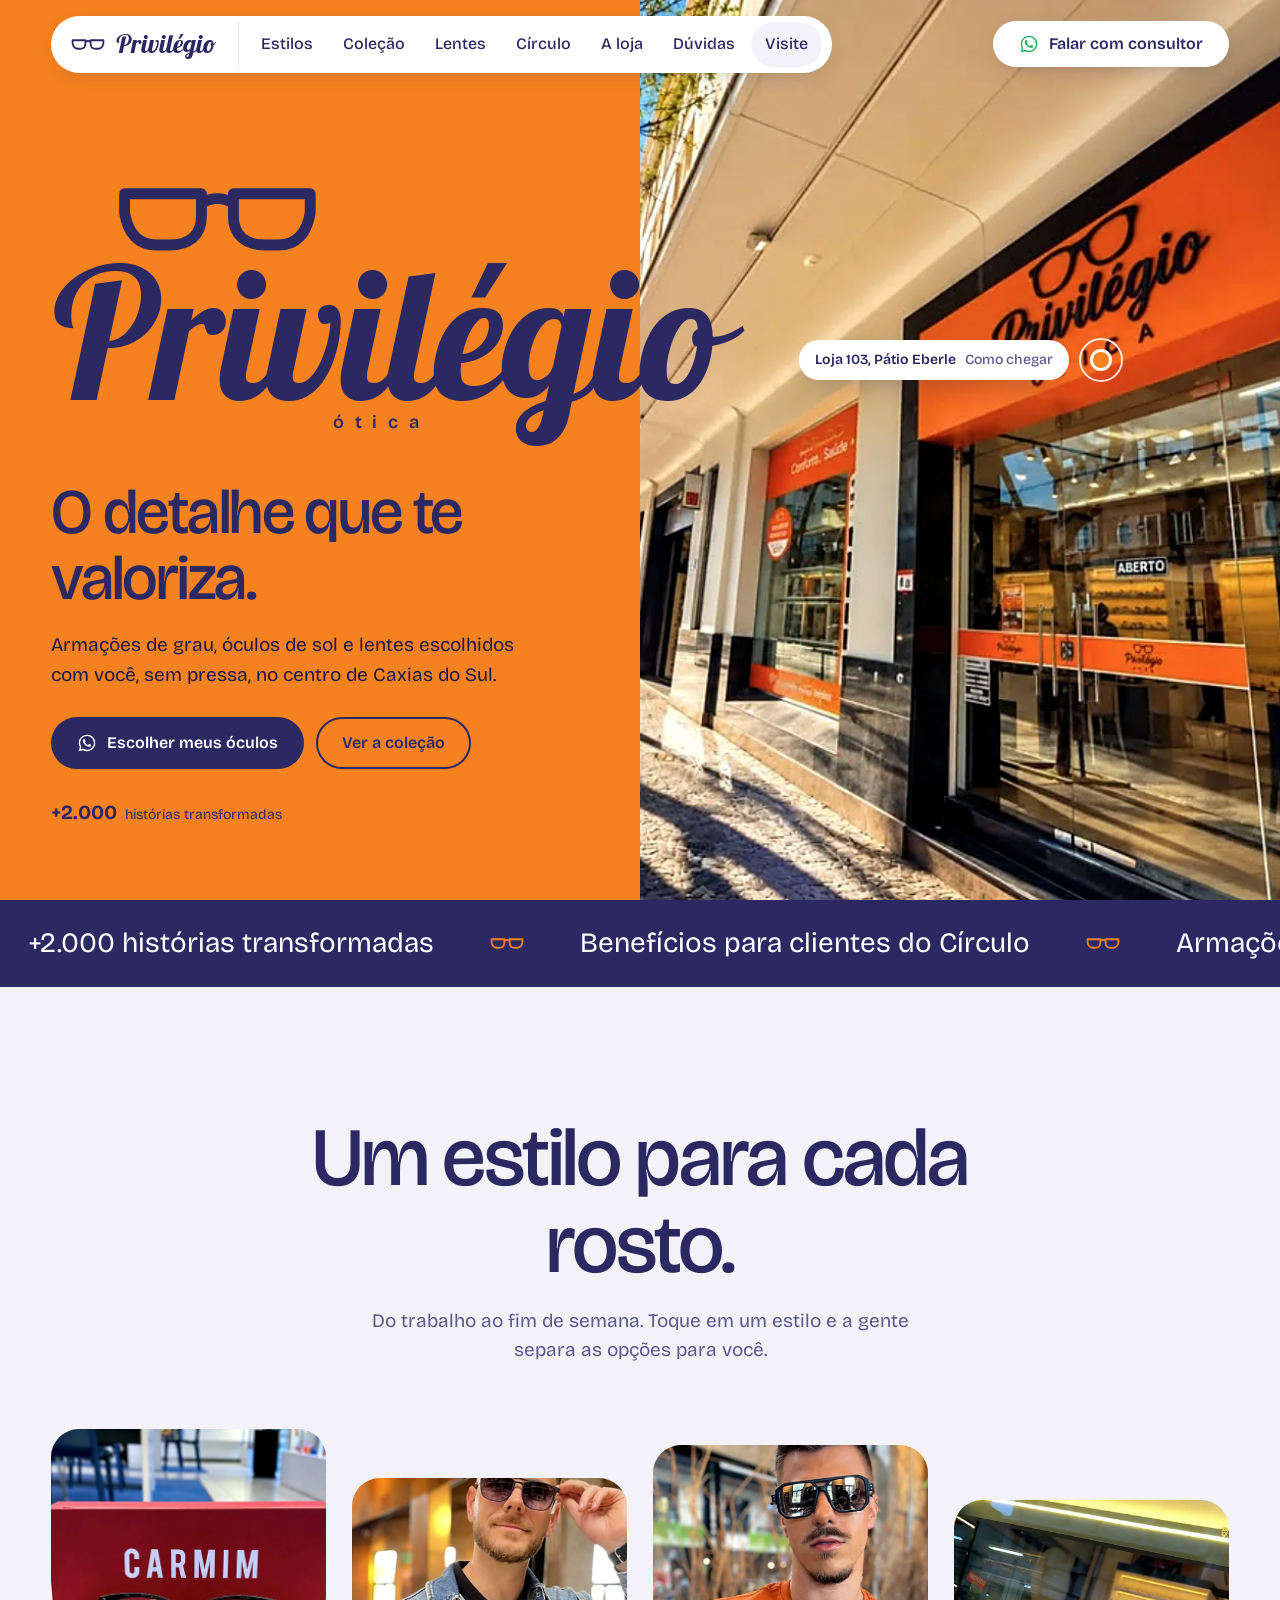
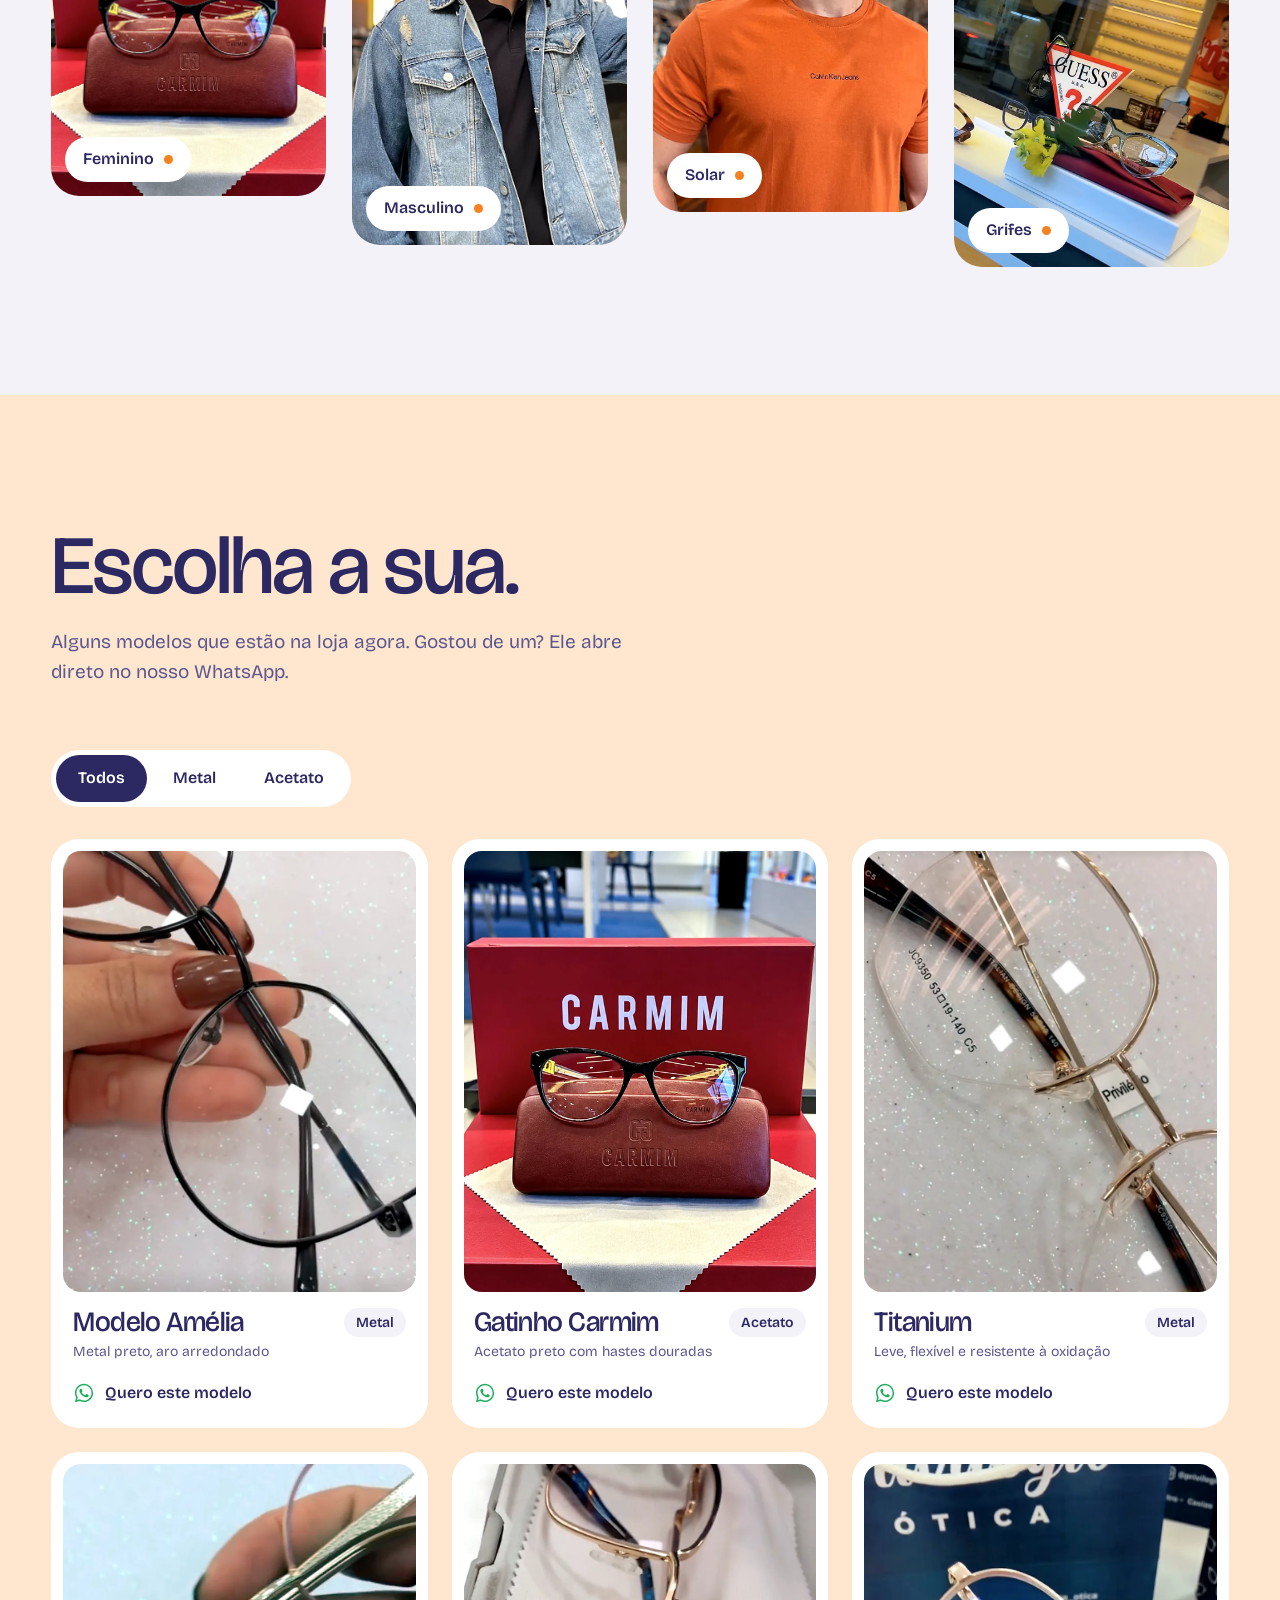
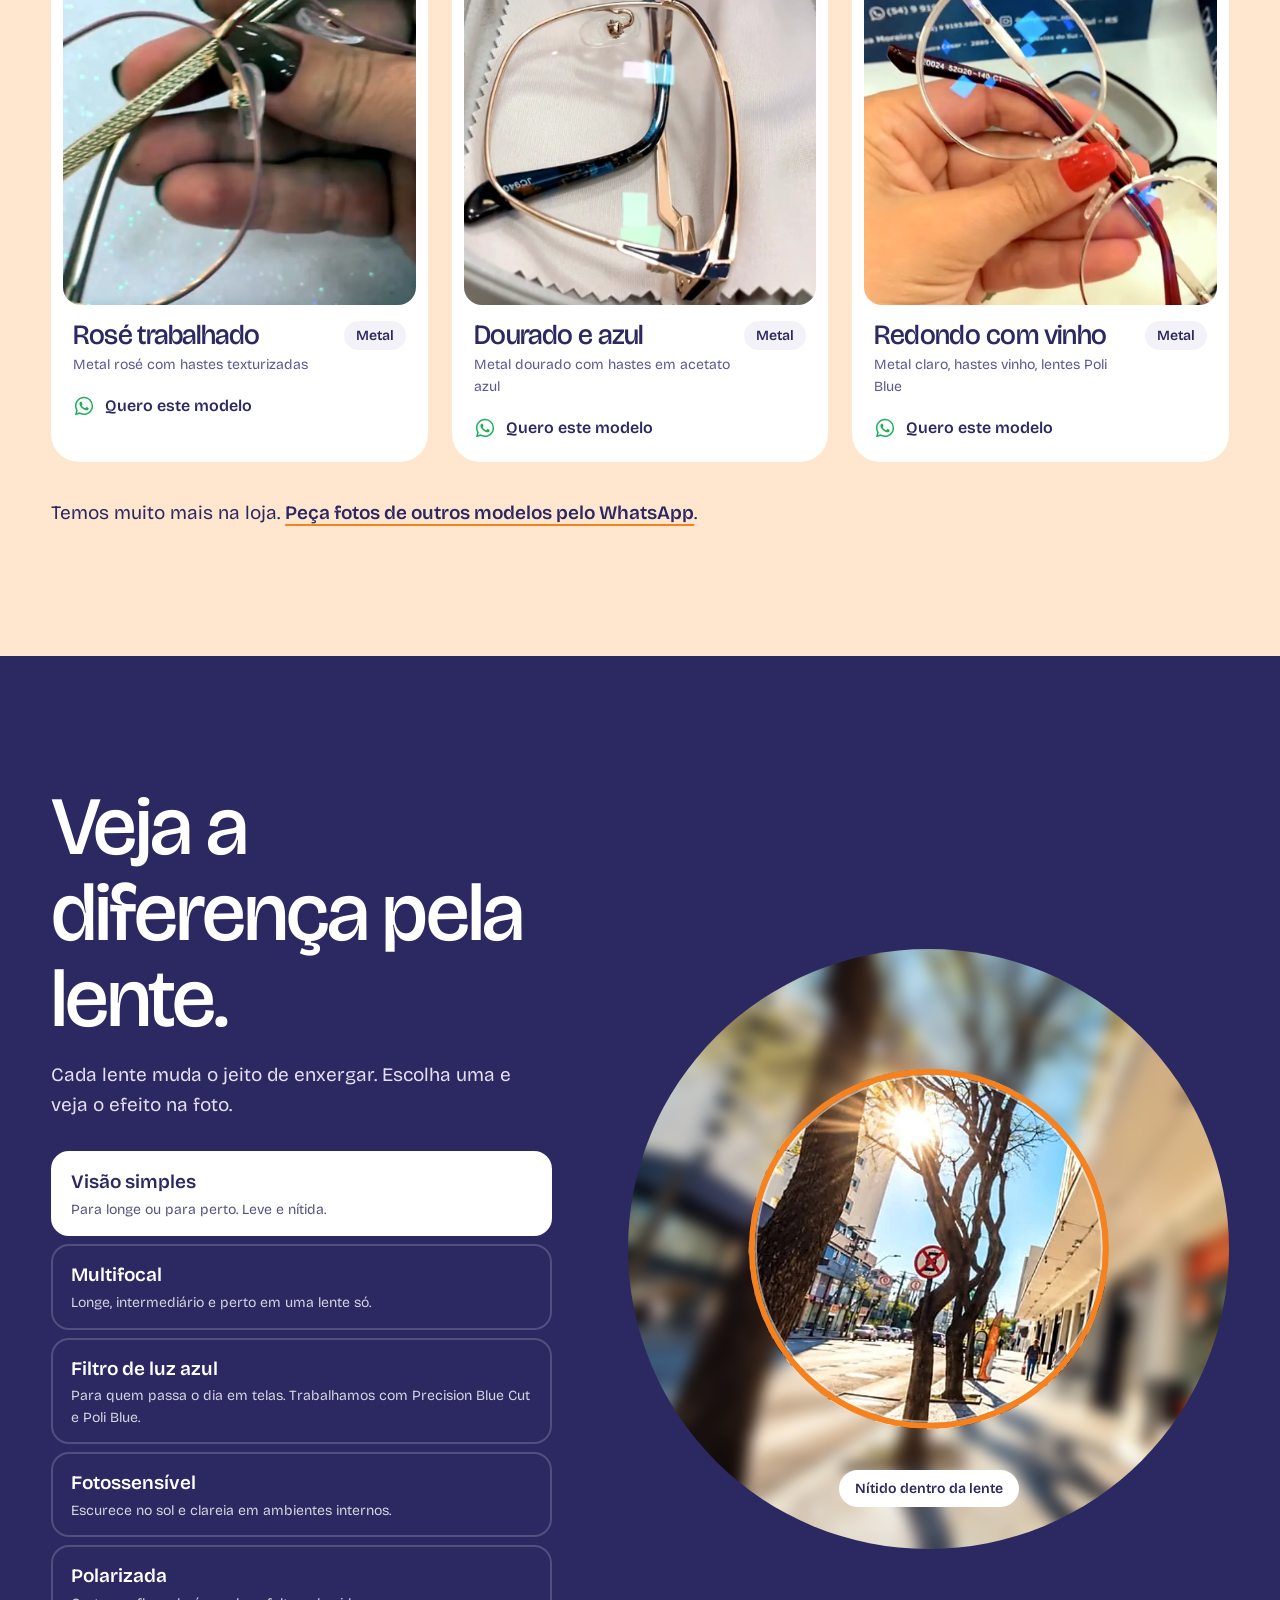
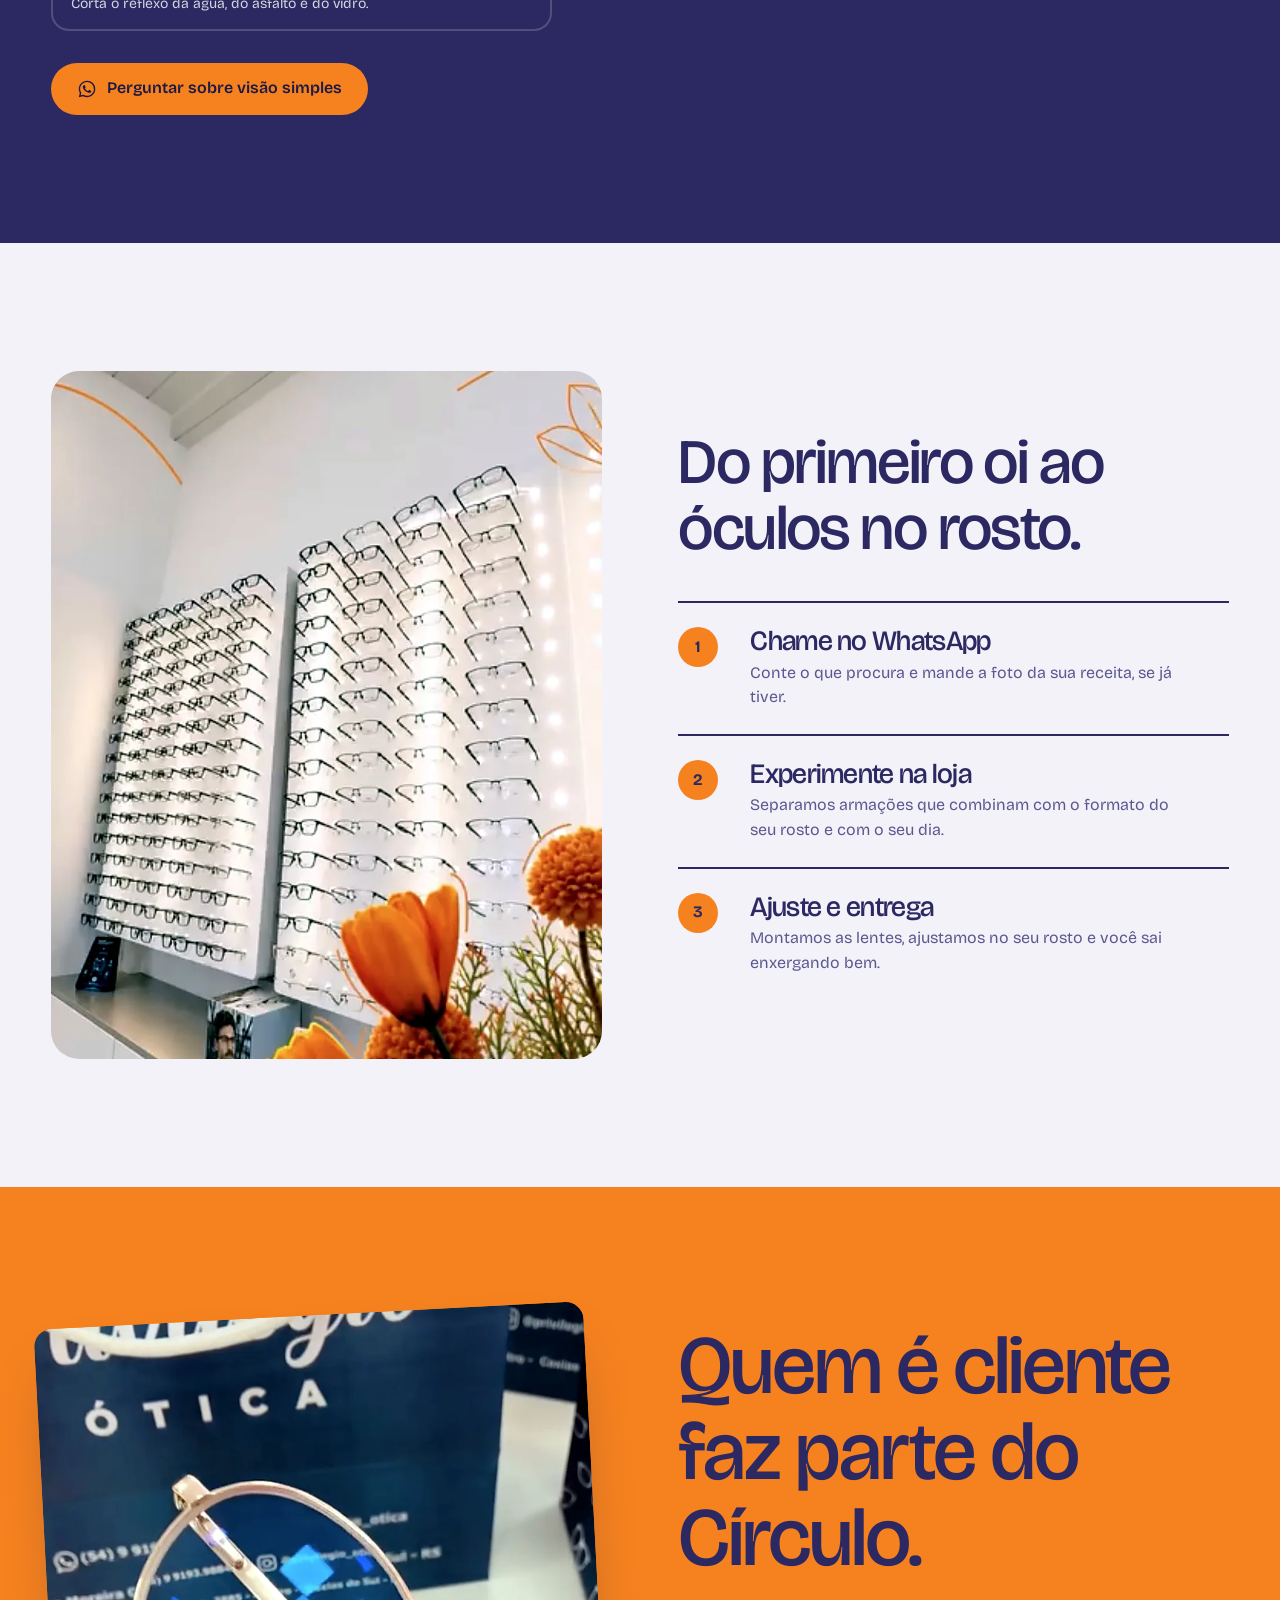
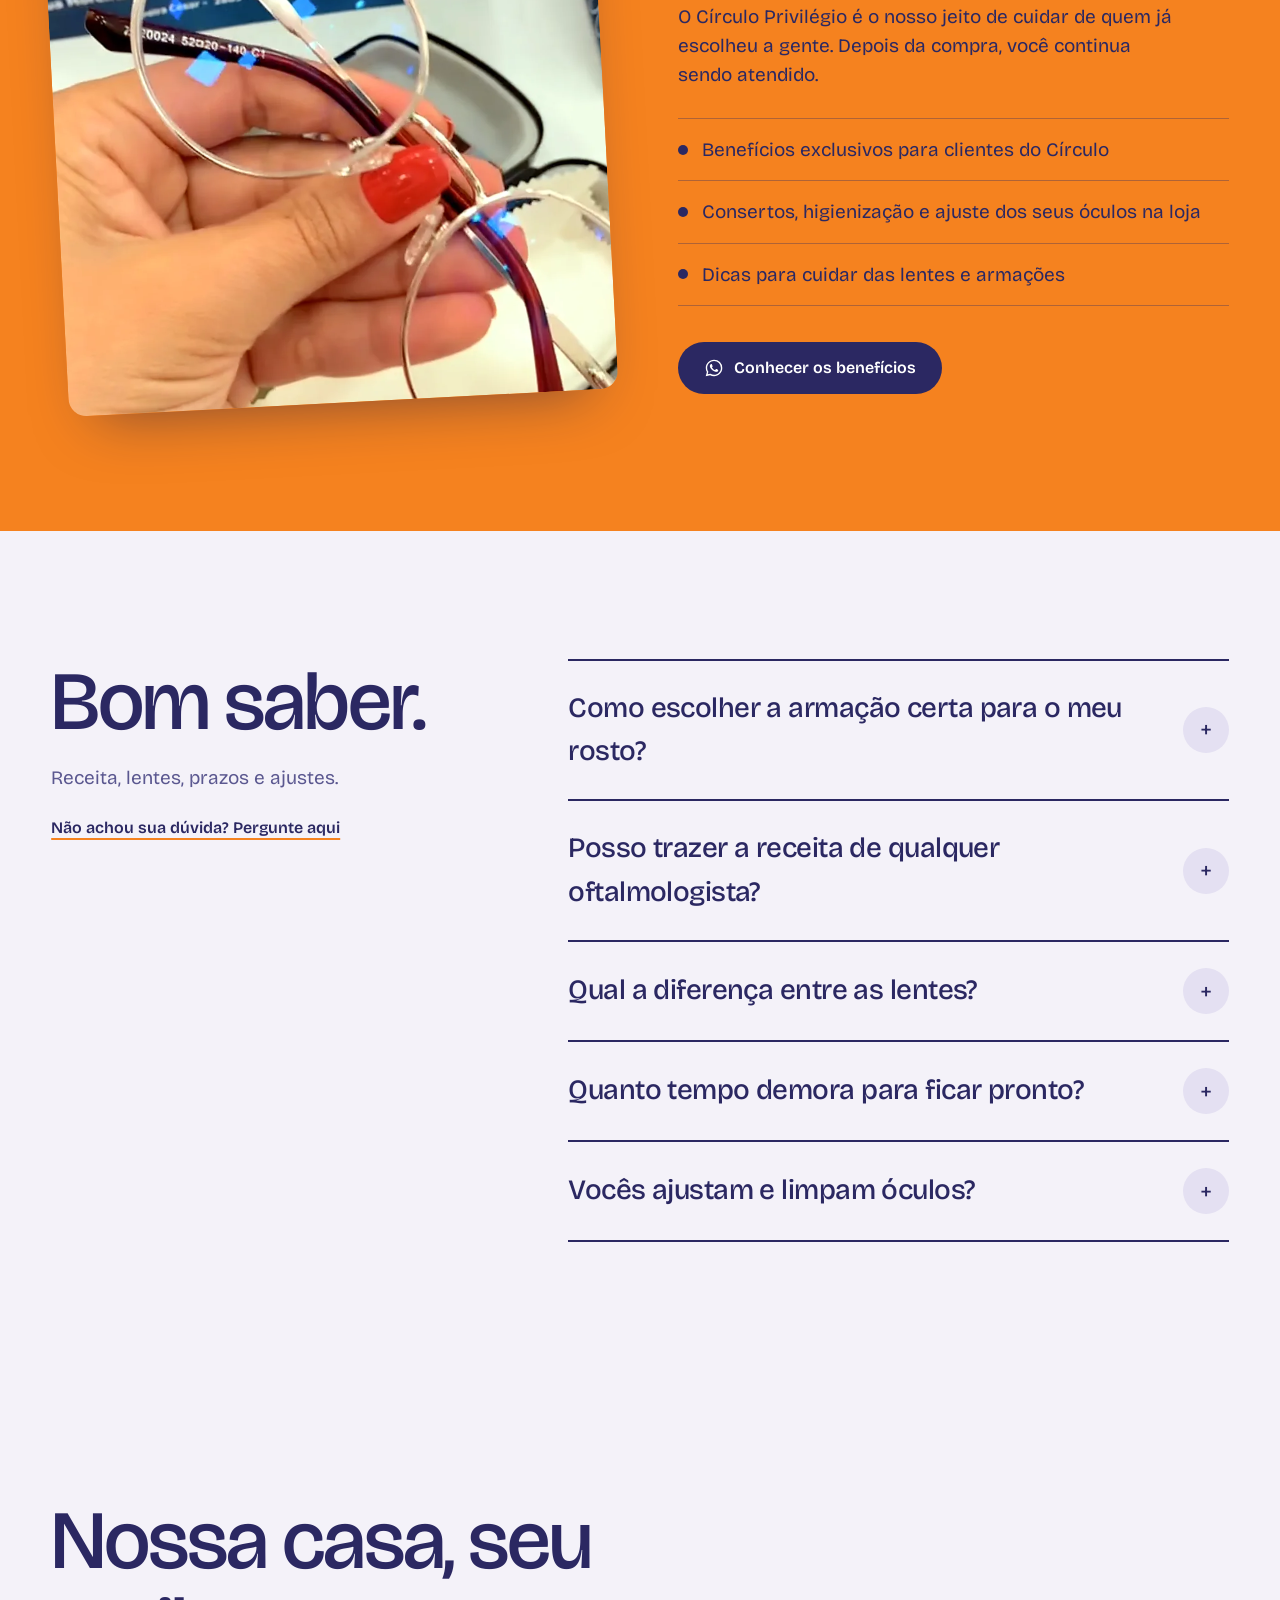
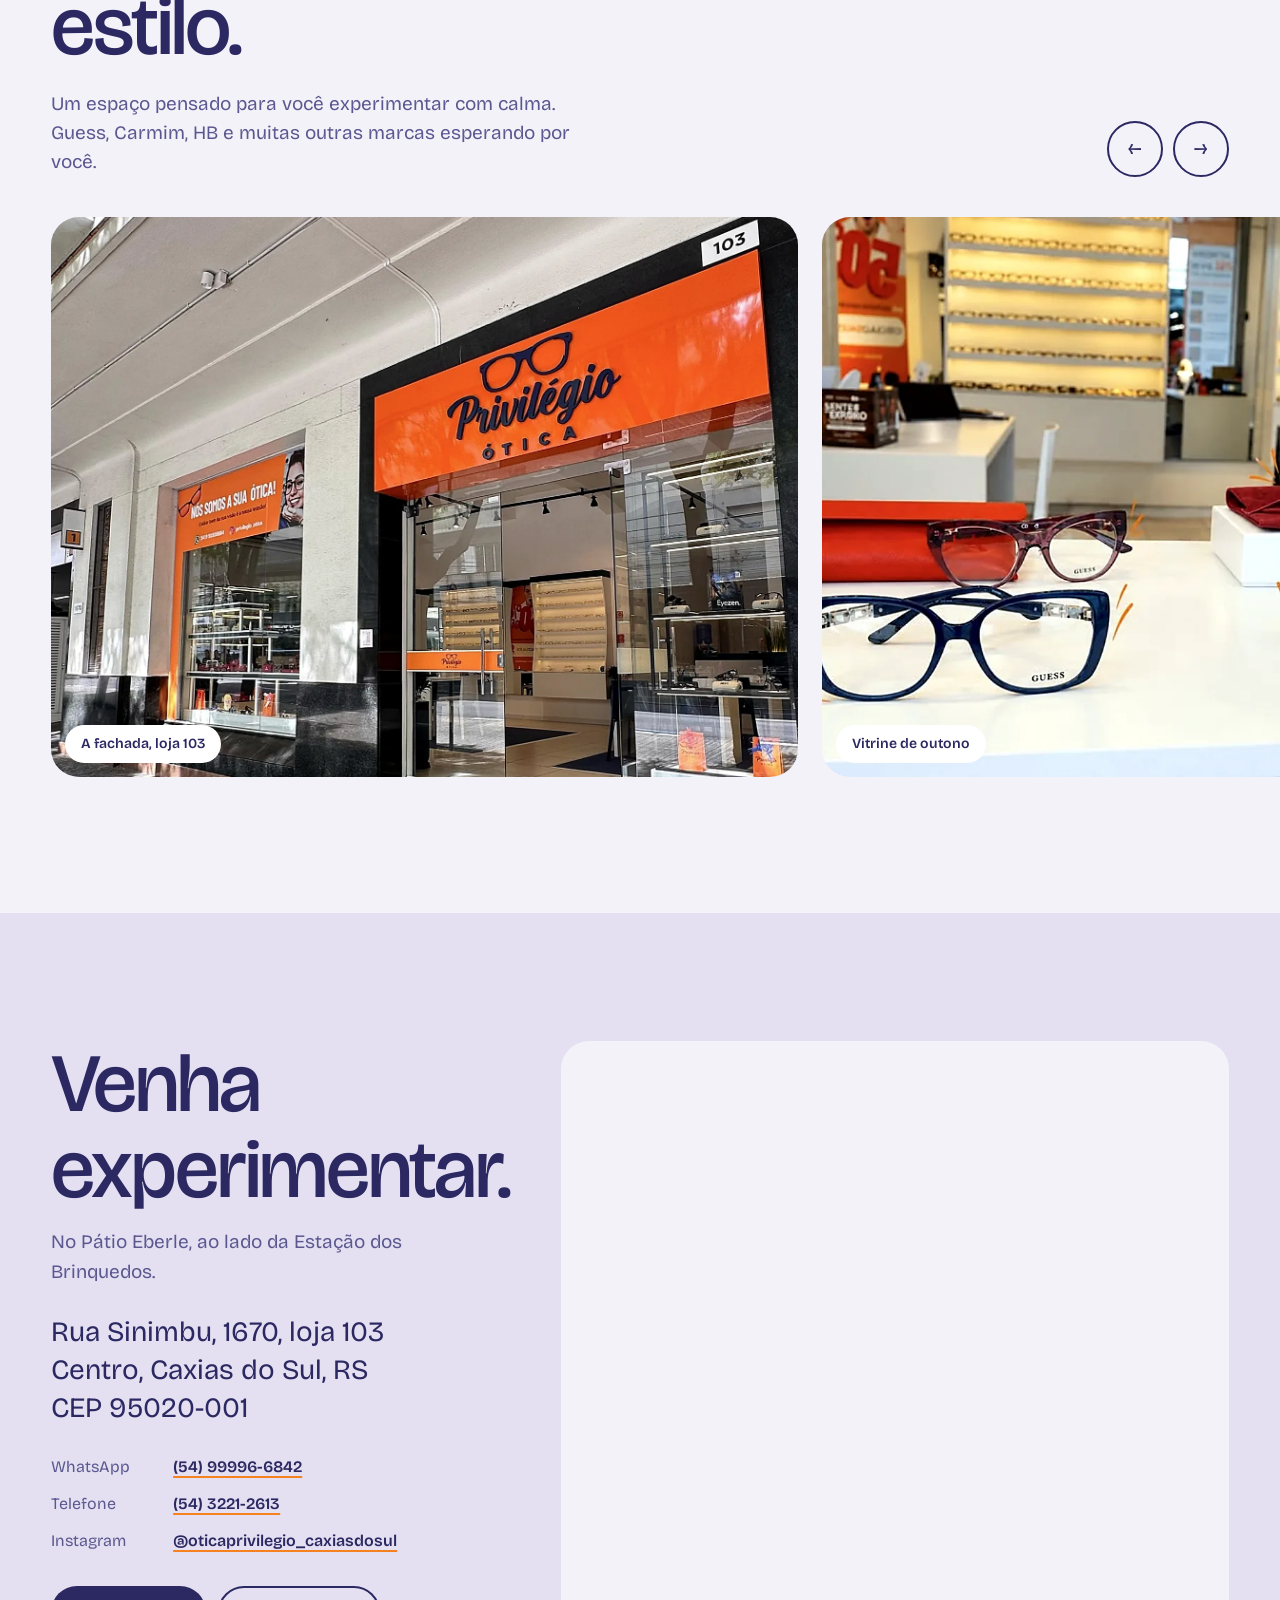
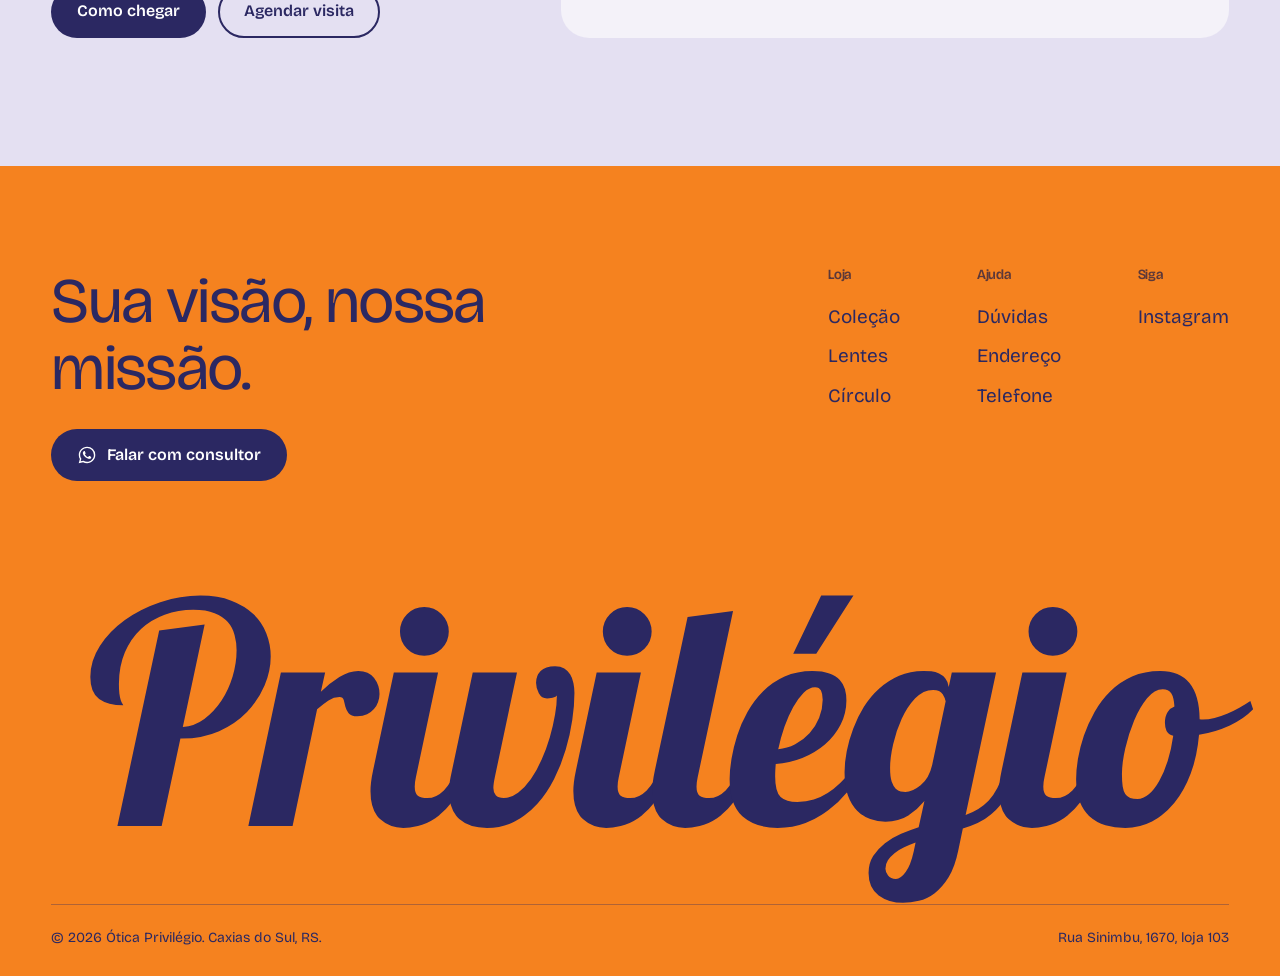
==== commit 01390f51: "Usa fotos reais da loja, galeria Nossa casa e coleção com modelos reais Co-Authored-By: Claude Opus " ====
--- a/index.html
+++ b/index.html
@@ -21,7 +21,7 @@
   <link rel="preconnect" href="https://fonts.googleapis.com">
   <link rel="preconnect" href="https://fonts.gstatic.com" crossorigin>
   <link href="https://fonts.googleapis.com/css2?family=Bricolage+Grotesque:opsz,wght@12..96,300..700&family=Lobster+Two:ital,wght@1,700&display=swap" rel="stylesheet">
-  <link rel="preload" as="image" href="assets/img/hero.webp" fetchpriority="high">
+  <link rel="preload" as="image" href="assets/img/loja-fachada-sol.webp" fetchpriority="high">
   <link rel="stylesheet" href="css/style.css">
 
   <script type="application/ld+json">
@@ -71,6 +71,7 @@
         <li><a href="#colecao">Coleção</a></li>
         <li><a href="#lentes">Lentes</a></li>
         <li><a href="#circulo">Círculo</a></li>
+        <li><a href="#loja">A loja</a></li>
         <li><a href="#duvidas">Dúvidas</a></li>
         <li><a href="#visite">Visite</a></li>
       </ul>
@@ -91,6 +92,7 @@
     <a href="#colecao">Coleção</a>
     <a href="#lentes">Lentes</a>
     <a href="#circulo">Círculo</a>
+    <a href="#loja">A loja</a>
     <a href="#duvidas">Dúvidas</a>
     <a href="#visite">Visite a loja</a>
     <a class="botao botao--whats" data-wa href="https://wa.me/5554999966842" target="_blank" rel="noopener">
@@ -119,10 +121,10 @@
         <p class="hero__prova"><strong>+2.000</strong> histórias transformadas</p>
       </div>
       <figure class="hero__foto">
-        <img src="assets/img/hero.webp" alt="Mulher ajustando óculos de armação branca" width="1600" height="2400" fetchpriority="high">
-        <a class="ponto" style="--x:52%;--y:33%" data-wa="Olá! Vi no site a armação branca em acetato. Vocês têm modelos parecidos?" href="https://wa.me/5554999966842" target="_blank" rel="noopener">
+        <img src="assets/img/loja-fachada-sol.webp" alt="Fachada laranja da Ótica Privilégio na Rua Sinimbu, em dia de sol" width="1570" height="882" fetchpriority="high">
+        <a class="ponto ponto--esquerda" style="--x:72%;--y:40%" href="https://www.google.com/maps/dir/?api=1&amp;destination=Rua+Sinimbu+1670+Caxias+do+Sul+RS" target="_blank" rel="noopener">
           <span class="ponto__alvo" aria-hidden="true"></span>
-          <span class="ponto__rotulo">Acetato branco <em>Perguntar</em></span>
+          <span class="ponto__rotulo">Loja 103, Pátio Eberle <em>Como chegar</em></span>
         </a>
       </figure>
     </section>
@@ -134,15 +136,15 @@
           <li>+2.000 histórias transformadas</li>
           <li>Benefícios para clientes do Círculo</li>
           <li>Armações de grau e solar</li>
-          <li>Higienização e ajustes</li>
-          <li>Rua Sinimbu, centro de Caxias</li>
+          <li>Consertos e higienização</li>
+          <li>Pátio Eberle, Rua Sinimbu</li>
         </ul>
         <ul aria-hidden="true">
           <li>+2.000 histórias transformadas</li>
           <li>Benefícios para clientes do Círculo</li>
           <li>Armações de grau e solar</li>
-          <li>Higienização e ajustes</li>
-          <li>Rua Sinimbu, centro de Caxias</li>
+          <li>Consertos e higienização</li>
+          <li>Pátio Eberle, Rua Sinimbu</li>
         </ul>
       </div>
     </div>
@@ -155,20 +157,20 @@
       </div>
       <div class="estilos__grade">
         <a class="estilo estilo--a" data-wa="Olá! Quero ver armações femininas." href="https://wa.me/5554999966842" target="_blank" rel="noopener">
-          <img src="assets/img/estilo-feminino.webp" alt="Mulher sorrindo com óculos de grau de armação fina" loading="lazy" width="1100" height="1650">
+          <img src="assets/img/marca-carmim.webp" alt="Armação gatinho preta da Carmim sobre o estojo vermelho" loading="lazy" width="1176" height="1477">
           <span class="estilo__nome">Feminino</span>
         </a>
         <a class="estilo estilo--b" data-wa="Olá! Quero ver armações masculinas." href="https://wa.me/5554999966842" target="_blank" rel="noopener">
-          <img src="assets/img/estilo-masculino.webp" alt="Homem de jaqueta bege usando óculos de grau" loading="lazy" width="1100" height="1637">
+          <img src="assets/img/masc-jaqueta.webp" alt="Homem de jaqueta jeans ajustando óculos de sol" loading="lazy" width="662" height="1161">
           <span class="estilo__nome">Masculino</span>
         </a>
         <a class="estilo estilo--c" data-wa="Olá! Quero ver óculos de sol." href="https://wa.me/5554999966842" target="_blank" rel="noopener">
-          <img src="assets/img/estilo-solar.webp" alt="Mulher com óculos de sol redondos e blazer preto" loading="lazy" width="1100" height="1375">
+          <img src="assets/img/masc-laranja.webp" alt="Homem de camiseta laranja com óculos de sol espelhados" loading="lazy" width="655" height="1235">
           <span class="estilo__nome">Solar</span>
         </a>
-        <a class="estilo estilo--d" data-wa="Olá! Quero ver armações coloridas e diferentes." href="https://wa.me/5554999966842" target="_blank" rel="noopener">
-          <img src="assets/img/estilo-colorido.webp" alt="Mulher com óculos de armação verde marcante" loading="lazy" width="1100" height="1375">
-          <span class="estilo__nome">Com personalidade</span>
+        <a class="estilo estilo--d" data-wa="Olá! Quero ver as armações de grife, como Guess e Carmim." href="https://wa.me/5554999966842" target="_blank" rel="noopener">
+          <img src="assets/img/marca-guess.webp" alt="Armações Guess expostas na vitrine da loja" loading="lazy" width="882" height="1470">
+          <span class="estilo__nome">Grifes</span>
         </a>
       </div>
     </section>
@@ -181,8 +183,8 @@
       </div>
       <div class="filtros" role="tablist" aria-label="Filtrar coleção" data-filtros>
         <button type="button" role="tab" aria-selected="true" data-filtro="todos">Todos</button>
-        <button type="button" role="tab" aria-selected="false" data-filtro="grau">De grau</button>
-        <button type="button" role="tab" aria-selected="false" data-filtro="solar">De sol</button>
+        <button type="button" role="tab" aria-selected="false" data-filtro="metal">Metal</button>
+        <button type="button" role="tab" aria-selected="false" data-filtro="acetato">Acetato</button>
       </div>
       <ul class="produtos" data-produtos aria-live="polite"></ul>
       <p class="colecao__rodape">Temos muito mais na loja. <a data-wa="Olá! Quero ver mais modelos de armação." href="https://wa.me/5554999966842" target="_blank" rel="noopener">Peça fotos de outros modelos pelo WhatsApp</a>.</p>
@@ -201,7 +203,7 @@
             <strong>Multifocal</strong><span>Longe, intermediário e perto em uma lente só.</span>
           </button>
           <button type="button" role="radio" aria-checked="false" data-lente="azul">
-            <strong>Filtro de luz azul</strong><span>Mais conforto para quem passa o dia em telas.</span>
+            <strong>Filtro de luz azul</strong><span>Para quem passa o dia em telas. Trabalhamos com Precision Blue Cut e Poli Blue.</span>
           </button>
           <button type="button" role="radio" aria-checked="false" data-lente="foto">
             <strong>Fotossensível</strong><span>Escurece no sol e clareia em ambientes internos.</span>
@@ -215,9 +217,9 @@
         </a>
       </div>
       <div class="lentes__visor" data-visor data-efeito="simples">
-        <img src="assets/img/dia-a-dia.webp" alt="Rua ensolarada vista através da lente selecionada" loading="lazy" width="1400" height="1400">
+        <img src="assets/img/visor-rua.webp" alt="Rua Sinimbu ensolarada vista através da lente selecionada" loading="lazy" width="882" height="882">
         <div class="lentes__circulo" aria-hidden="true">
-          <img src="assets/img/dia-a-dia.webp" alt="" loading="lazy" width="1400" height="1400">
+          <img src="assets/img/visor-rua.webp" alt="" loading="lazy" width="882" height="882">
         </div>
         <p class="lentes__legenda" data-legenda>Sem lente</p>
       </div>
@@ -226,7 +228,7 @@
     <!-- COMO FUNCIONA -->
     <section class="passos secao" aria-labelledby="passos-titulo">
       <figure class="passos__foto">
-        <img src="assets/img/atendimento.webp" alt="Consultora mostrando uma armação em frente a uma tabela de exame de vista" loading="lazy" width="1400" height="934">
+        <img src="assets/img/loja-parede-flores.webp" alt="Parede de armações iluminada dentro da loja, com flores laranja" loading="lazy" width="882" height="1470">
       </figure>
       <div class="passos__texto">
         <h2 id="passos-titulo">Do primeiro oi ao óculos no rosto.</h2>
@@ -250,14 +252,14 @@
     <!-- CÍRCULO -->
     <section class="circulo secao" id="circulo" aria-labelledby="circulo-titulo">
       <figure class="circulo__foto">
-        <img src="assets/img/detalhes.webp" alt="Dois pares de óculos sobre um tecido claro ao lado de uma xícara" loading="lazy" width="1400" height="1750">
+        <img src="assets/img/arm-sacola.webp" alt="Óculos pronto em frente à sacola azul da Ótica Privilégio" loading="lazy" width="882" height="1264">
       </figure>
       <div class="circulo__texto">
         <h2 id="circulo-titulo">Quem é cliente faz parte do Círculo.</h2>
         <p>O Círculo Privilégio é o nosso jeito de cuidar de quem já escolheu a gente. Depois da compra, você continua sendo atendido.</p>
         <ul class="circulo__lista">
           <li>Benefícios exclusivos para clientes do Círculo</li>
-          <li>Higienização e ajuste dos seus óculos na loja</li>
+          <li>Consertos, higienização e ajuste dos seus óculos na loja</li>
           <li>Dicas para cuidar das lentes e armações</li>
         </ul>
         <a class="botao botao--escuro" data-wa="Olá! Quero saber como funcionam os benefícios do Círculo Privilégio." href="https://wa.me/5554999966842" target="_blank" rel="noopener">
@@ -297,10 +299,33 @@
       </div>
     </section>
 
+    <!-- A LOJA -->
+    <section class="loja secao" id="loja" aria-labelledby="loja-titulo">
+      <div class="loja__cabeca">
+        <div>
+          <h2 id="loja-titulo">Nossa casa, seu estilo.</h2>
+          <p>Um espaço pensado para você experimentar com calma. Guess, Carmim, HB e muitas outras marcas esperando por você.</p>
+        </div>
+        <div class="loja__setas">
+          <button type="button" data-galeria="-1" aria-label="Foto anterior">&larr;</button>
+          <button type="button" data-galeria="1" aria-label="Próxima foto">&rarr;</button>
+        </div>
+      </div>
+      <ul class="loja__trilho" data-trilho tabindex="0" aria-label="Fotos da loja">
+        <li class="loja__foto loja__foto--larga"><img src="assets/img/loja-fachada.webp" alt="Fachada laranja da Ótica Privilégio, loja 103" loading="lazy" width="1570" height="1477"><span>A fachada, loja 103</span></li>
+        <li class="loja__foto loja__foto--larga"><img src="assets/img/loja-vitrine-mesa.webp" alt="Armações Guess e de acetato tartaruga expostas sobre a mesa" loading="lazy" width="1570" height="795"><span>Vitrine de outono</span></li>
+        <li class="loja__foto"><img src="assets/img/loja-parede-rosa.webp" alt="Parede de armações de metal com uma rosa vermelha em primeiro plano" loading="lazy" width="1088" height="1477"><span>Cada armação, um detalhe</span></li>
+        <li class="loja__foto loja__foto--larga"><img src="assets/img/loja-expositor.webp" alt="Expositor com armações de grau HB e de metal" loading="lazy" width="1570" height="795"><span>Grau para todos os rostos</span></li>
+        <li class="loja__foto loja__foto--larga"><img src="assets/img/loja-vitrine-janela.webp" alt="Armações coloridas sobre estojos na vitrine da rua" loading="lazy" width="1483" height="810"><span>Novidades na vitrine</span></li>
+        <li class="loja__foto"><img src="assets/img/loja-bandeira.webp" alt="Bandeira laranja da Privilégio na entrada do Pátio Eberle" loading="lazy" width="882" height="1470"><span>Entrada pelo Pátio Eberle</span></li>
+      </ul>
+    </section>
+
     <!-- VISITE -->
     <section class="visite secao" id="visite" aria-labelledby="visite-titulo">
       <div class="visite__texto">
         <h2 id="visite-titulo">Venha experimentar.</h2>
+        <p class="visite__ref">No Pátio Eberle, ao lado da Estação dos Brinquedos.</p>
         <address>
           Rua Sinimbu, 1670, loja 103<br>
           Centro, Caxias do Sul, RS<br>
@@ -325,7 +350,7 @@
   <footer class="rodape">
     <div class="rodape__topo">
       <div class="rodape__chamada">
-        <p class="rodape__frase">Seu olhar merece ser Privilégio.</p>
+        <p class="rodape__frase">Sua visão, nossa missão.</p>
         <a class="botao botao--escuro" data-wa href="https://wa.me/5554999966842" target="_blank" rel="noopener">
           <svg aria-hidden="true"><use href="#i-whats"/></svg><span>Falar com consultor</span>
         </a>
--- a/css/style.css
+++ b/css/style.css
@@ -177,7 +177,7 @@
 .hero__prova strong { font-size: 1.25rem; font-weight: 700; margin-right: 4px; }
 
 .hero__foto { margin: 0; position: relative; min-height: 100%; }
-.hero__foto img { position: absolute; inset: 0; width: 100%; height: 100%; object-fit: cover; object-position: 50% 25%; }
+.hero__foto img { position: absolute; inset: 0; width: 100%; height: 100%; object-fit: cover; object-position: 72% 50%; }
 
 /* Ponto clicável sobre a foto */
 .ponto {
@@ -199,6 +199,7 @@
   box-shadow: 0 10px 30px -14px rgba(28, 25, 69, .6);
 }
 .ponto__rotulo em { font-style: normal; color: var(--indigo-suave); font-weight: 500; margin-left: 6px; }
+.ponto--esquerda { flex-direction: row-reverse; transform: translate(calc(-100% + 22px), -22px); }
 .ponto:hover .ponto__rotulo { background: var(--indigo); color: var(--branco); }
 .ponto:hover .ponto__rotulo em { color: var(--laranja); }
 
@@ -254,7 +255,7 @@
   transition: border-color .2s;
 }
 .produto a:hover { border-color: var(--indigo); }
-.produto__img { border-radius: var(--raio-m); overflow: hidden; aspect-ratio: 4 / 3; background: #F6F6F6; }
+.produto__img { border-radius: var(--raio-m); overflow: hidden; aspect-ratio: 4 / 5; background: var(--nevoa); }
 .produto__img img { width: 100%; height: 100%; object-fit: cover; }
 .produto__info { display: grid; grid-template-columns: 1fr auto; align-items: end; gap: 4px 12px; padding: 16px 10px 0; }
 .produto__nome { font-size: var(--t-3); font-weight: 500; letter-spacing: -.02em; }
@@ -380,10 +381,38 @@
 .duvidas__lista details[open] summary::after { transform: rotate(45deg); background: var(--laranja); }
 .duvidas__lista details p { padding: 0 64px 28px 0; font-size: var(--t-2); color: var(--indigo-suave); max-width: 60ch; }
 
+/* ---------- A loja (galeria) ---------- */
+.loja { padding-right: 0; padding-left: 0; }
+.loja__cabeca { display: flex; justify-content: space-between; align-items: flex-end; gap: 24px; padding: 0 var(--gutter); margin-bottom: 40px; }
+.loja__cabeca h2 { font-size: var(--t-5); max-width: 12ch; }
+.loja__cabeca p { font-size: var(--t-2); color: var(--indigo-suave); max-width: 46ch; margin-top: 18px; }
+.loja__setas { display: flex; gap: 10px; flex: none; }
+.loja__setas button {
+  width: 56px; height: 56px; border-radius: 50%; border: var(--borda); background: transparent;
+  font-size: 1.4rem; cursor: pointer; transition: background-color .2s, color .2s;
+}
+.loja__setas button:hover { background: var(--indigo); color: var(--branco); }
+.loja__trilho {
+  max-width: none;
+  display: flex; gap: clamp(12px, 2vw, 24px);
+  overflow-x: auto; scroll-snap-type: x mandatory; scroll-behavior: smooth;
+  padding: 0 var(--gutter) 8px; scroll-padding: 0 var(--gutter);
+  scrollbar-width: none;
+}
+.loja__trilho::-webkit-scrollbar { display: none; }
+.loja__foto { position: relative; flex: none; height: clamp(320px, 52vw, 560px); aspect-ratio: 3 / 4; border-radius: var(--raio-g); overflow: hidden; scroll-snap-align: start; }
+.loja__foto--larga { aspect-ratio: 4 / 3; }
+.loja__foto img { width: 100%; height: 100%; object-fit: cover; }
+.loja__foto span {
+  position: absolute; left: 14px; bottom: 14px;
+  background: var(--branco); border-radius: 999px; padding: 8px 16px; font-size: var(--t-0); font-weight: 600;
+}
+
 /* ---------- Visite ---------- */
 .visite { background: var(--lilas); display: grid; grid-template-columns: minmax(0, 2fr) minmax(0, 3fr); gap: clamp(32px, 5vw, 72px); align-items: stretch; }
 .visite > * { max-width: none; margin: 0; }
-.visite h2 { font-size: var(--t-5); margin-bottom: 28px; }
+.visite h2 { font-size: var(--t-5); margin-bottom: 14px; }
+.visite__ref { color: var(--indigo-suave); font-size: var(--t-2); margin-bottom: 28px; }
 .visite address { font-style: normal; font-size: var(--t-3); line-height: 1.35; margin-bottom: 28px; }
 .visite__contatos { margin: 0 0 32px; display: grid; gap: 12px; }
 .visite__contatos div { display: grid; grid-template-columns: 110px 1fr; gap: 12px; }
@@ -437,7 +466,6 @@
   .hero__foto::after { content: ""; position: absolute; inset: auto 0 0 0; height: 45%; background: linear-gradient(to bottom, rgba(245, 130, 31, 0), var(--laranja) 92%); pointer-events: none; }
   .hero__painel { padding-top: 0; margin-top: clamp(-150px, -22vw, -90px); }
   .hero__marca span { font-size: clamp(4.5rem, 24vw, 10rem); }
-  .ponto { --x: 52% !important; --y: 30% !important; }
   .lentes, .passos, .circulo, .duvidas, .visite { grid-template-columns: 1fr; }
   .lentes__visor { max-width: 560px; width: 100%; margin: 0 auto; }
   .circulo__foto { max-width: 480px; }
@@ -453,11 +481,15 @@
   .topo__acoes .botao--whats { width: 46px; padding: 0; }
   .nav { padding-left: 16px; }
   .produtos { grid-template-columns: 1fr; }
+  .produto__img { aspect-ratio: 1; }
   .hero__acoes .botao { flex: 1 1 100%; }
   .duvidas__lista details p { padding-right: 0; }
   .visite__contatos div { grid-template-columns: 1fr; gap: 0; }
   .ponto__rotulo em { display: none; }
   .rodape__links { flex-wrap: wrap; gap: 32px; }
+  .loja__setas { display: none; }
+  .loja__foto { height: 380px; }
+  .loja__foto--larga { aspect-ratio: 5 / 4; }
   .whats-flutuante { right: 16px; bottom: 16px; }
 }
 
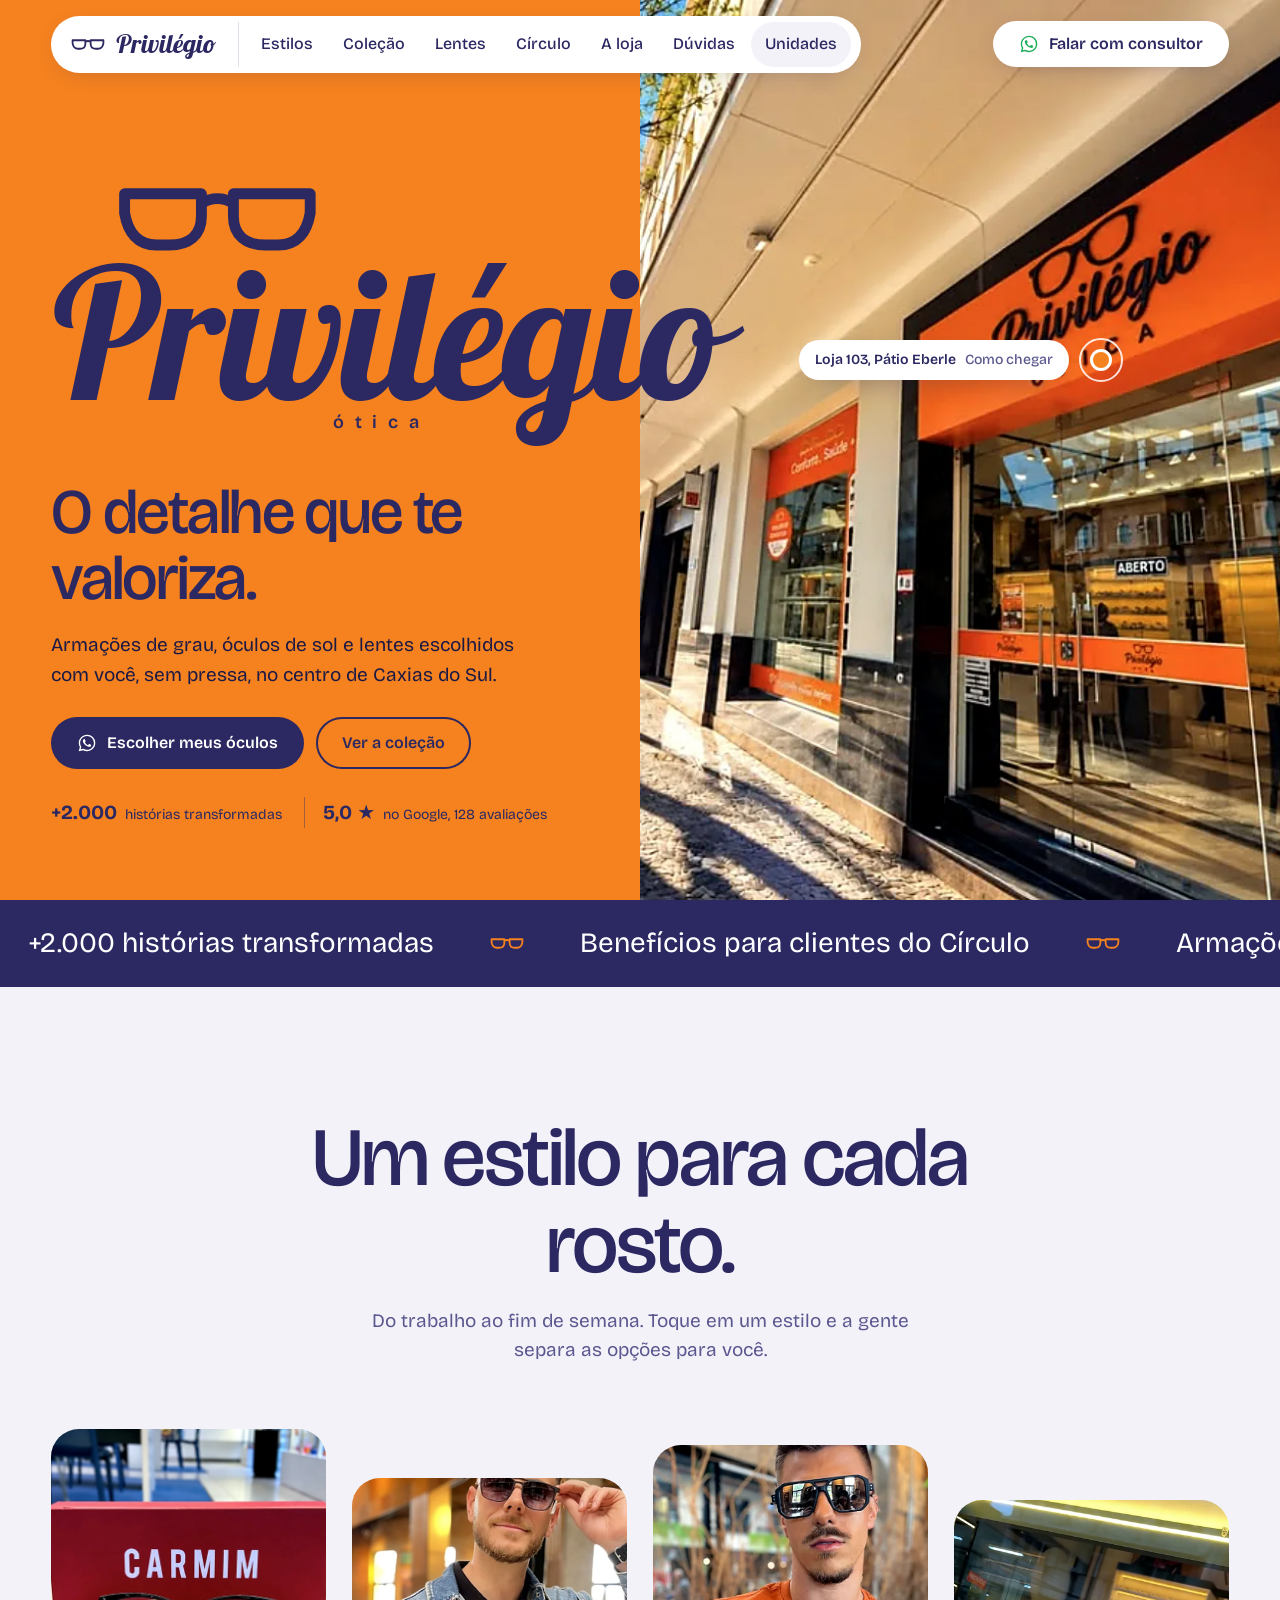
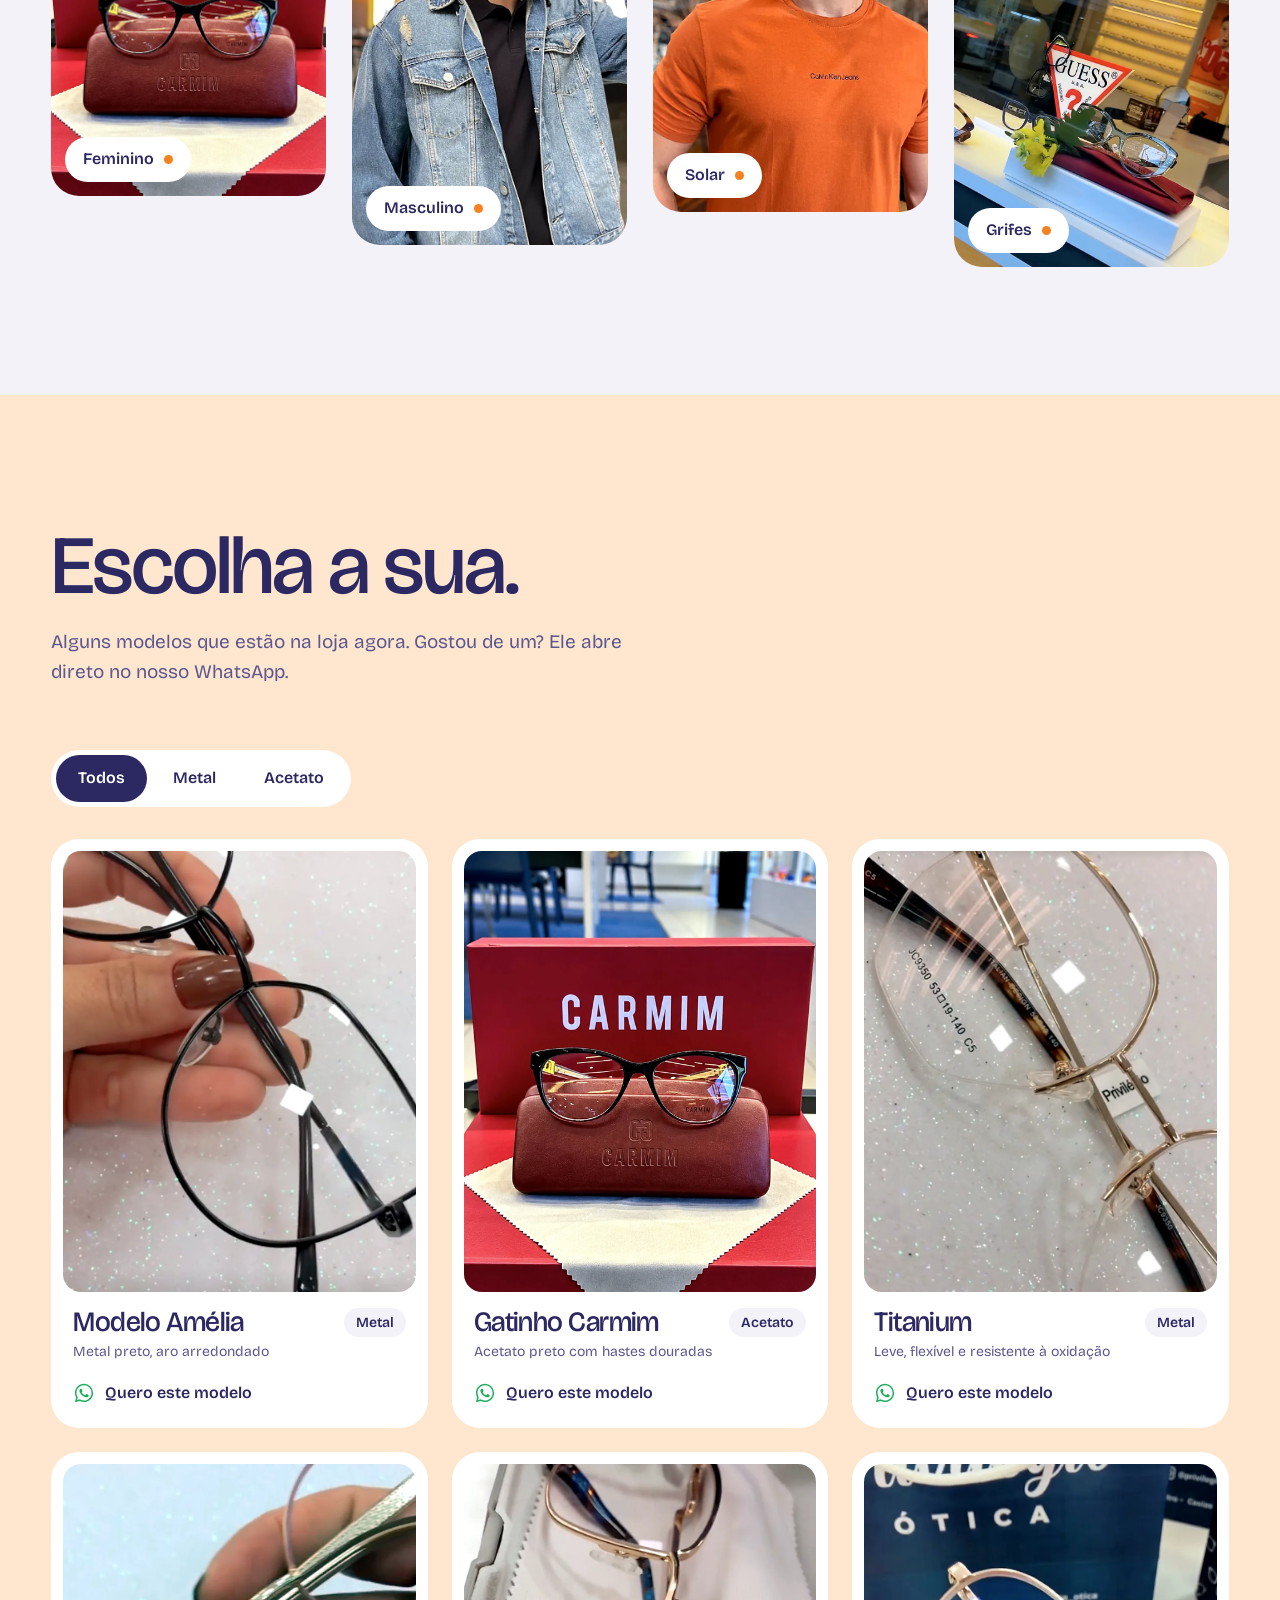
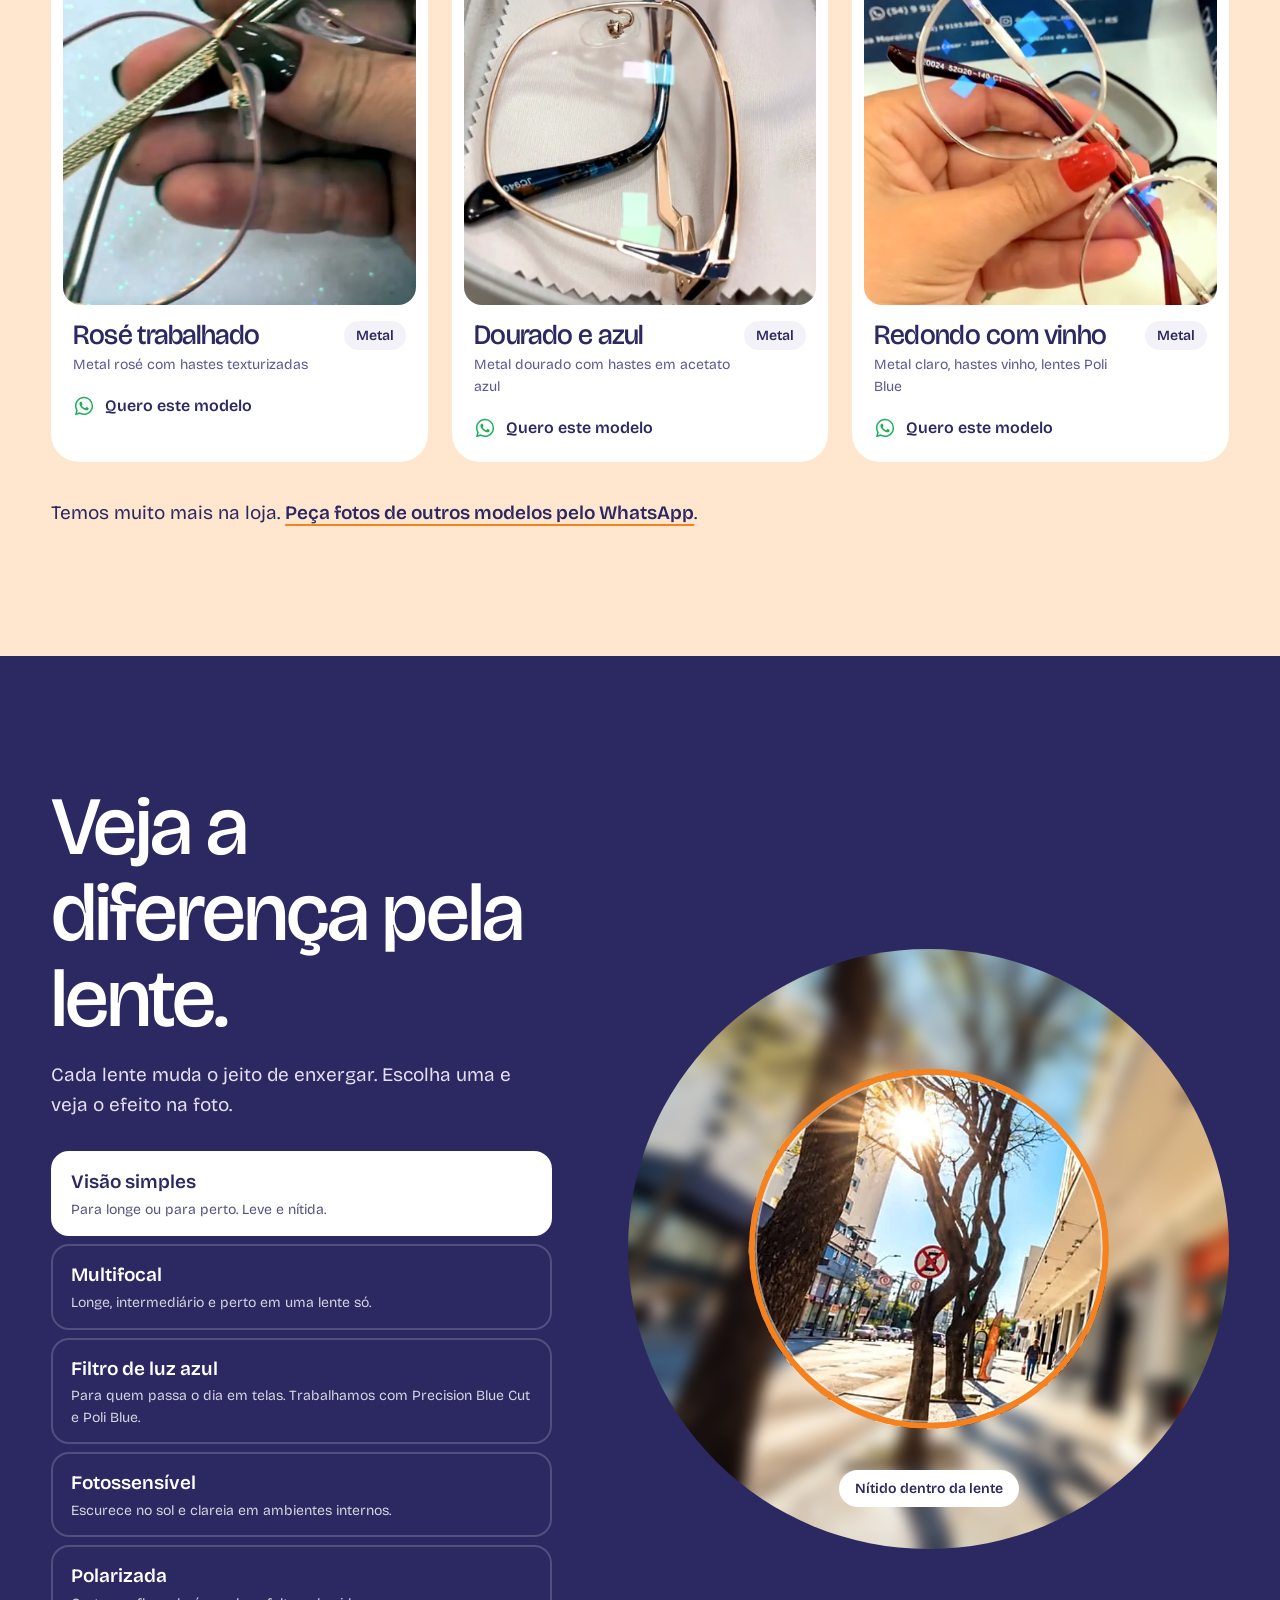
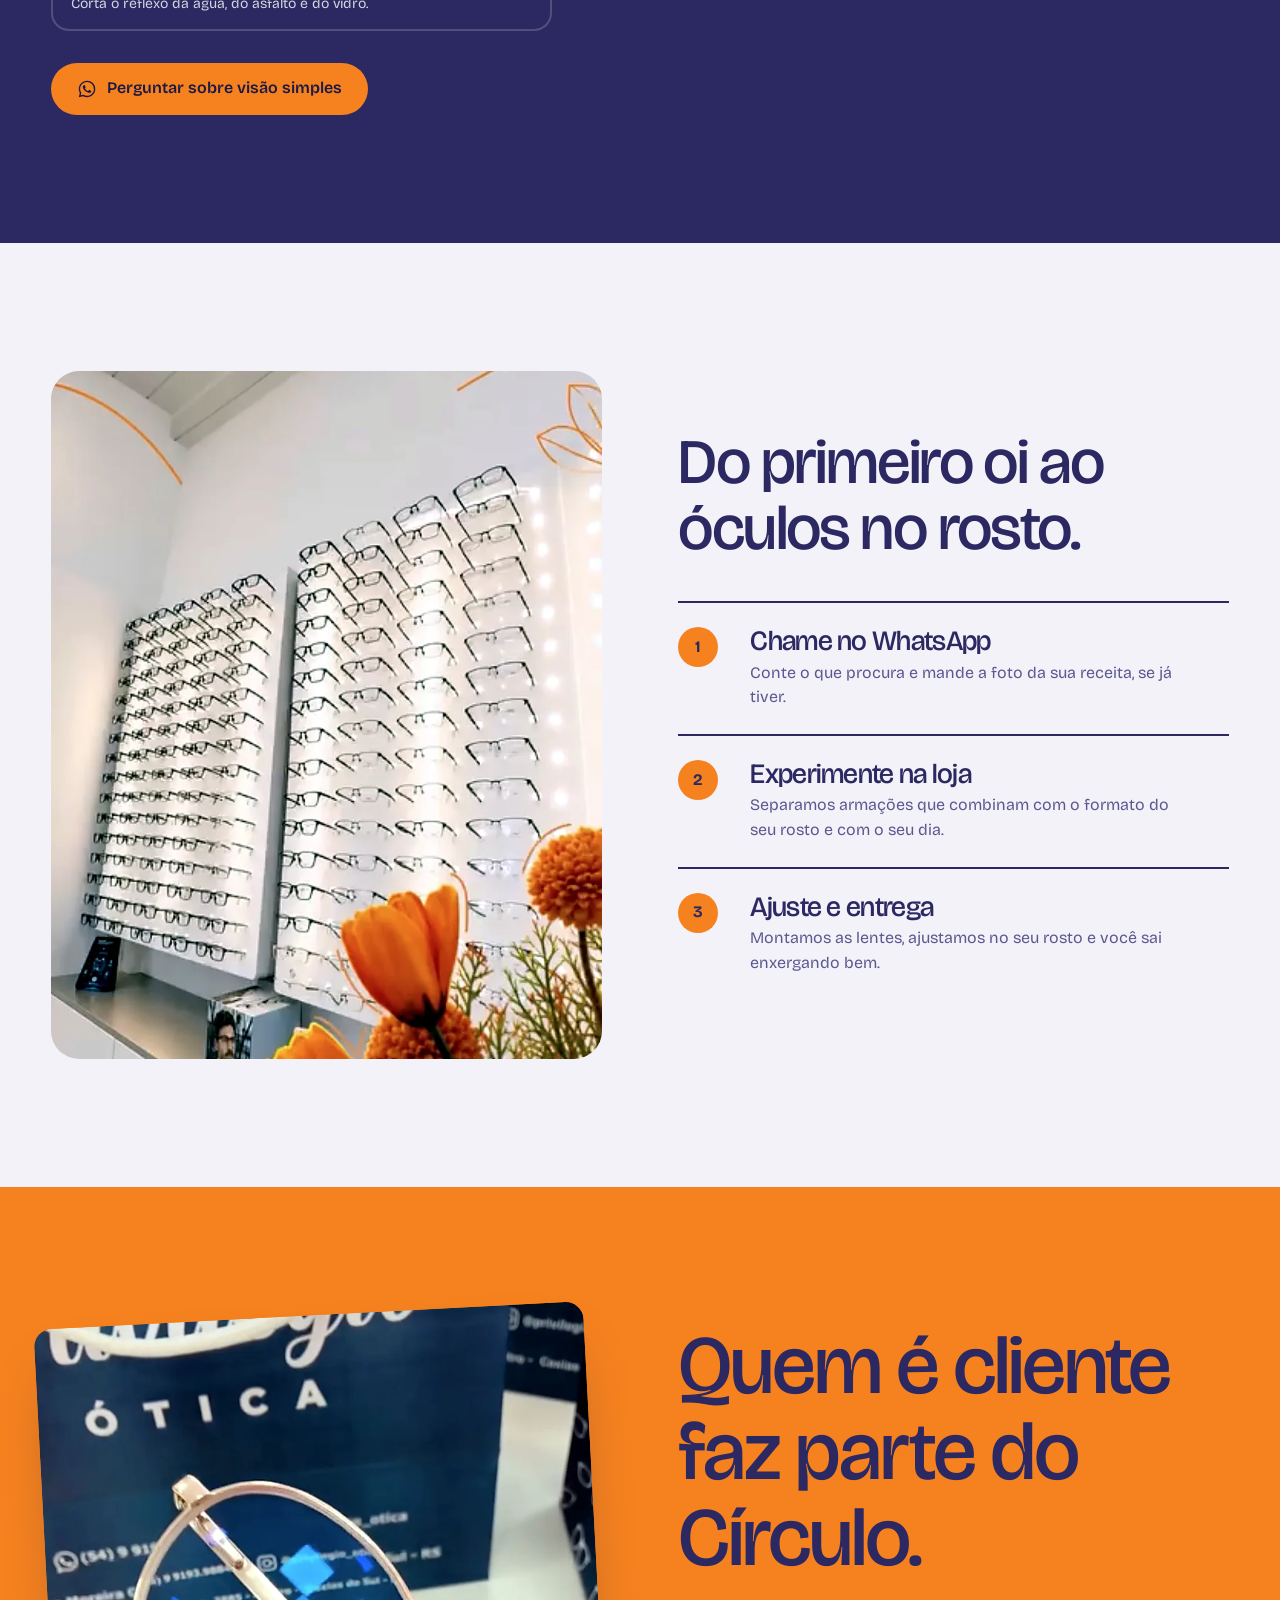
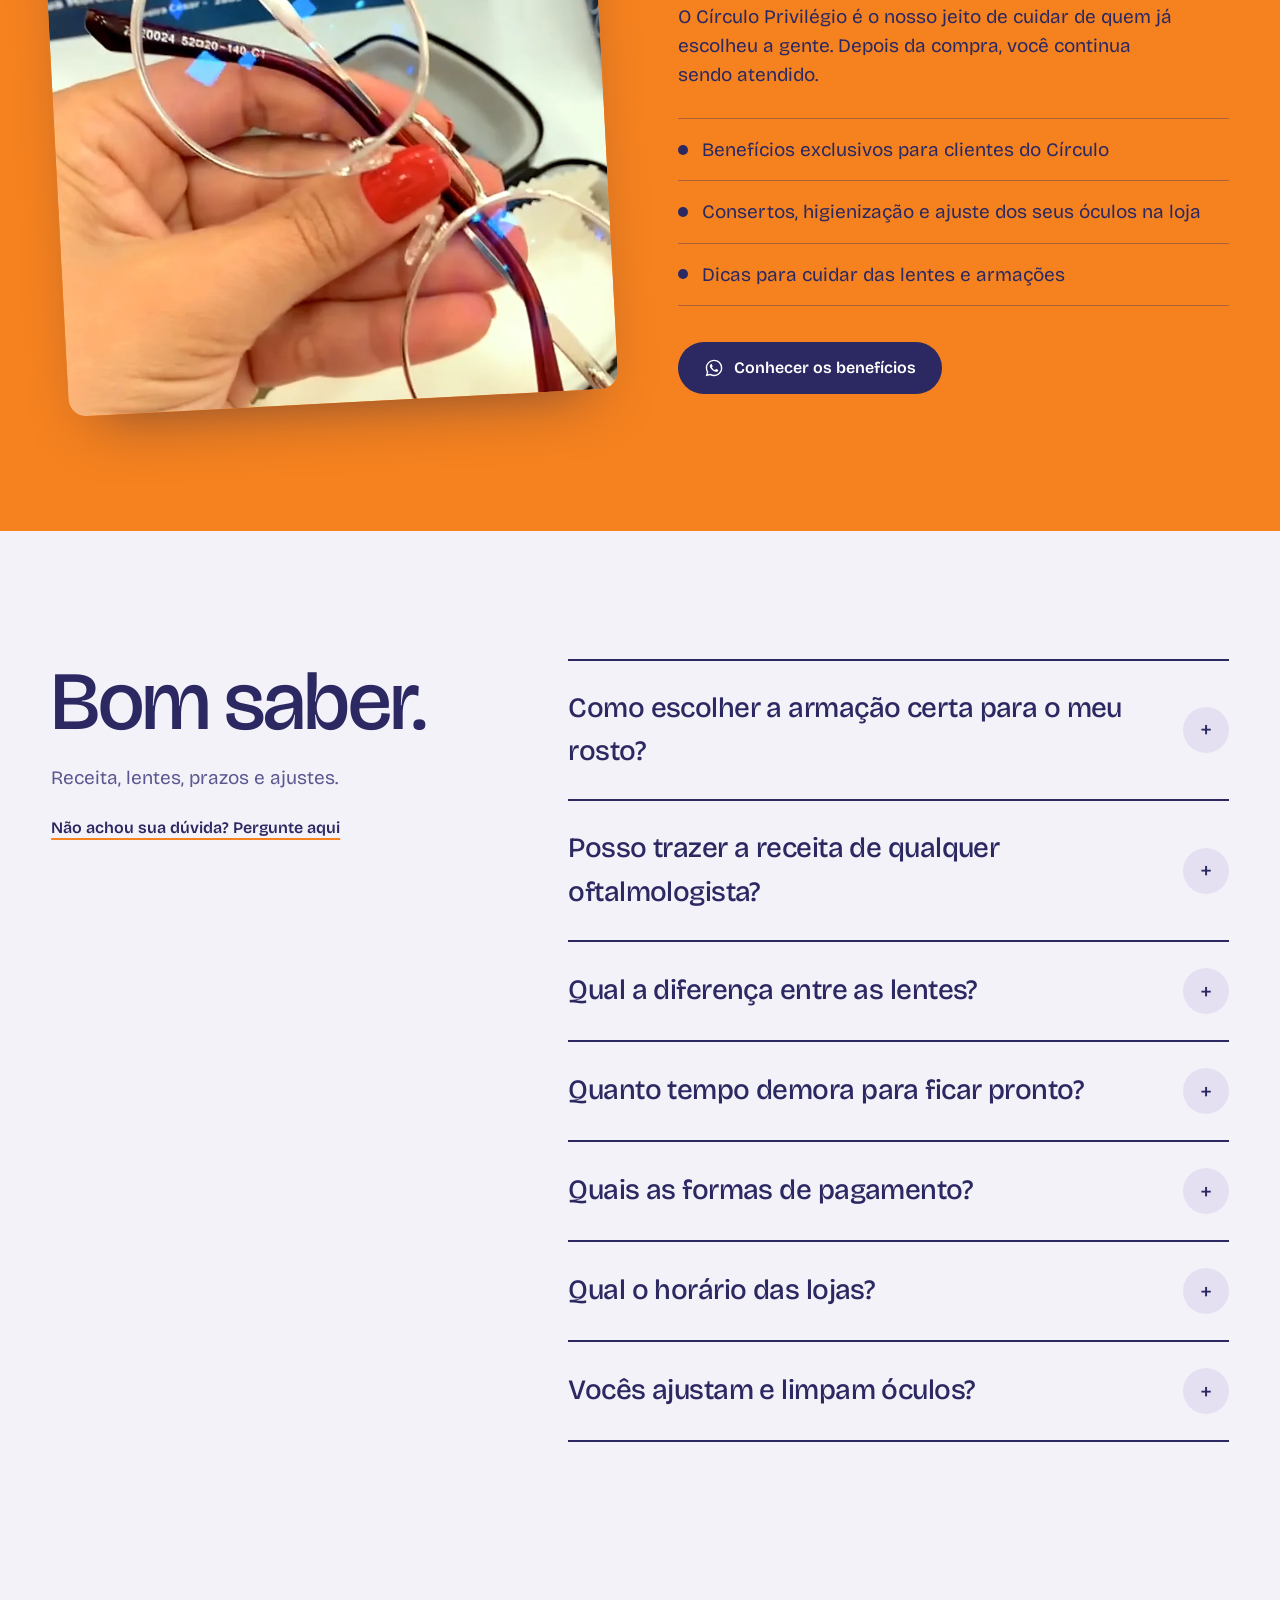
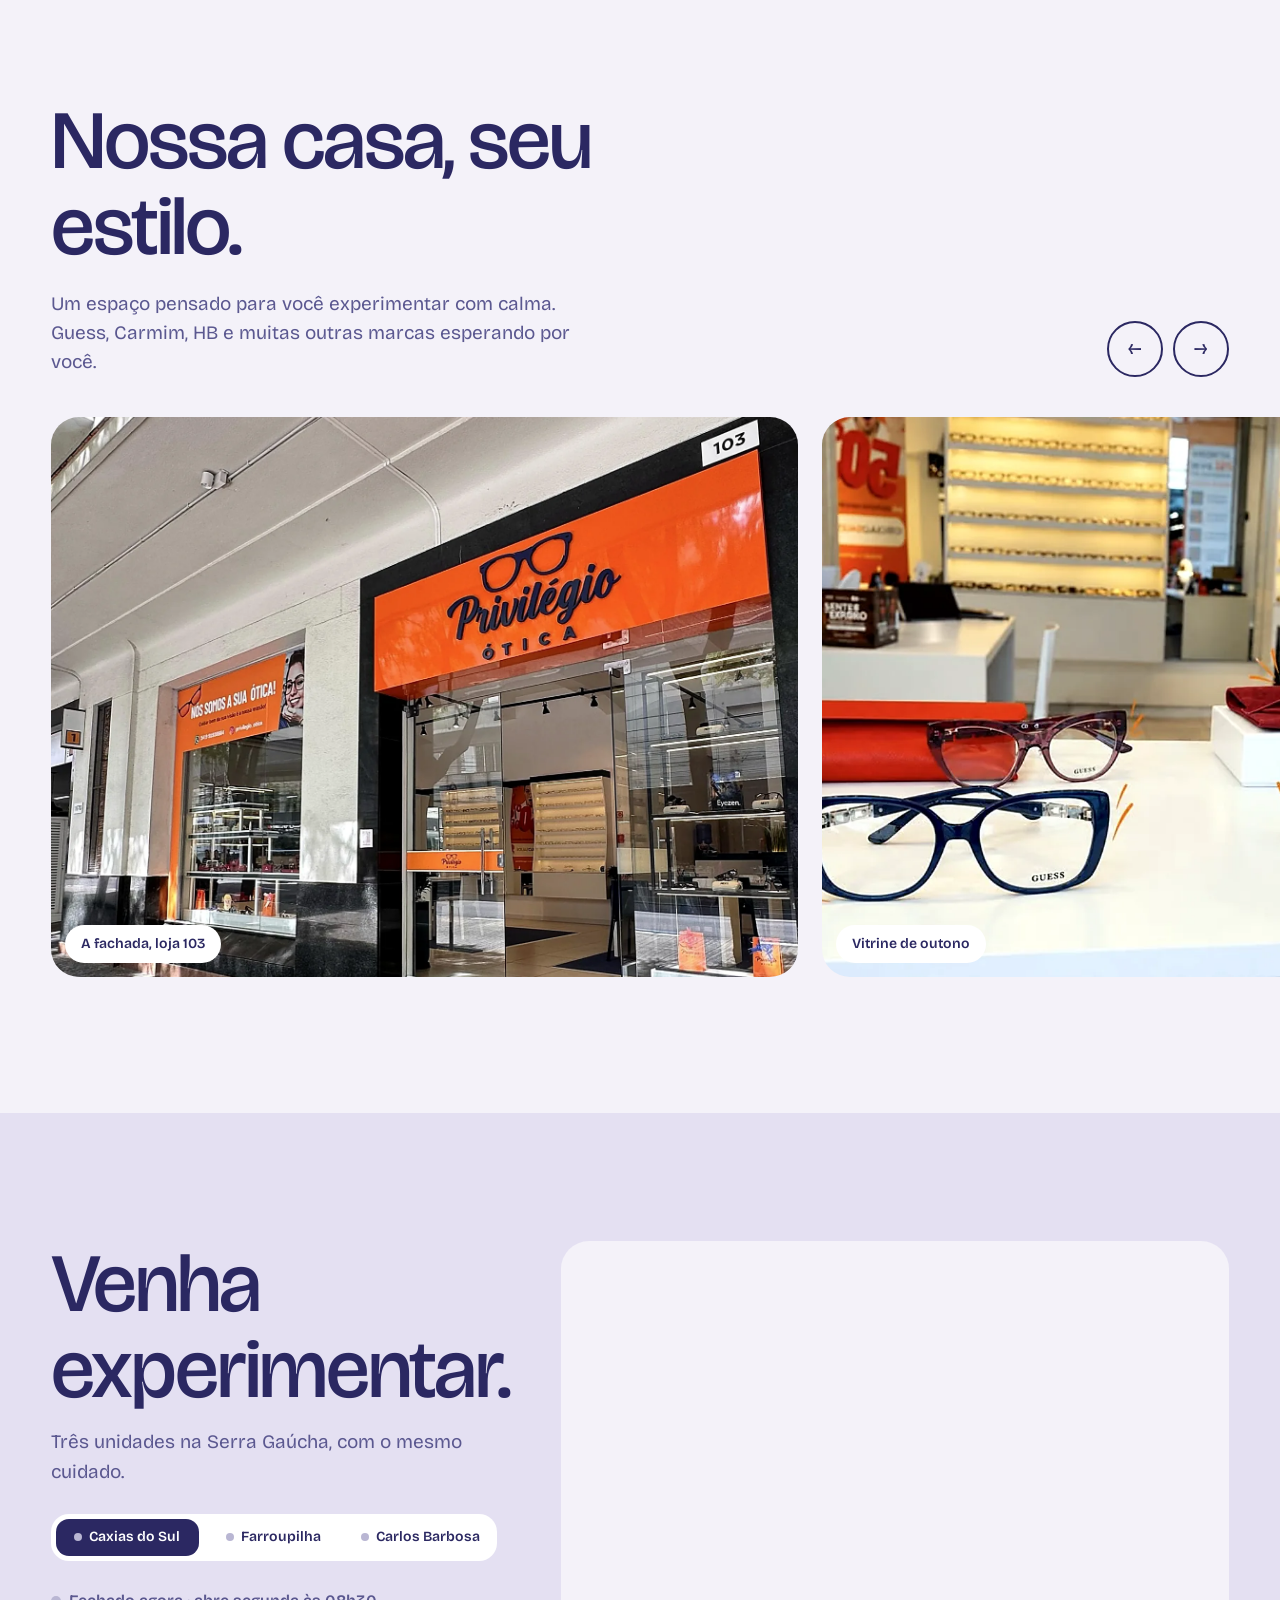
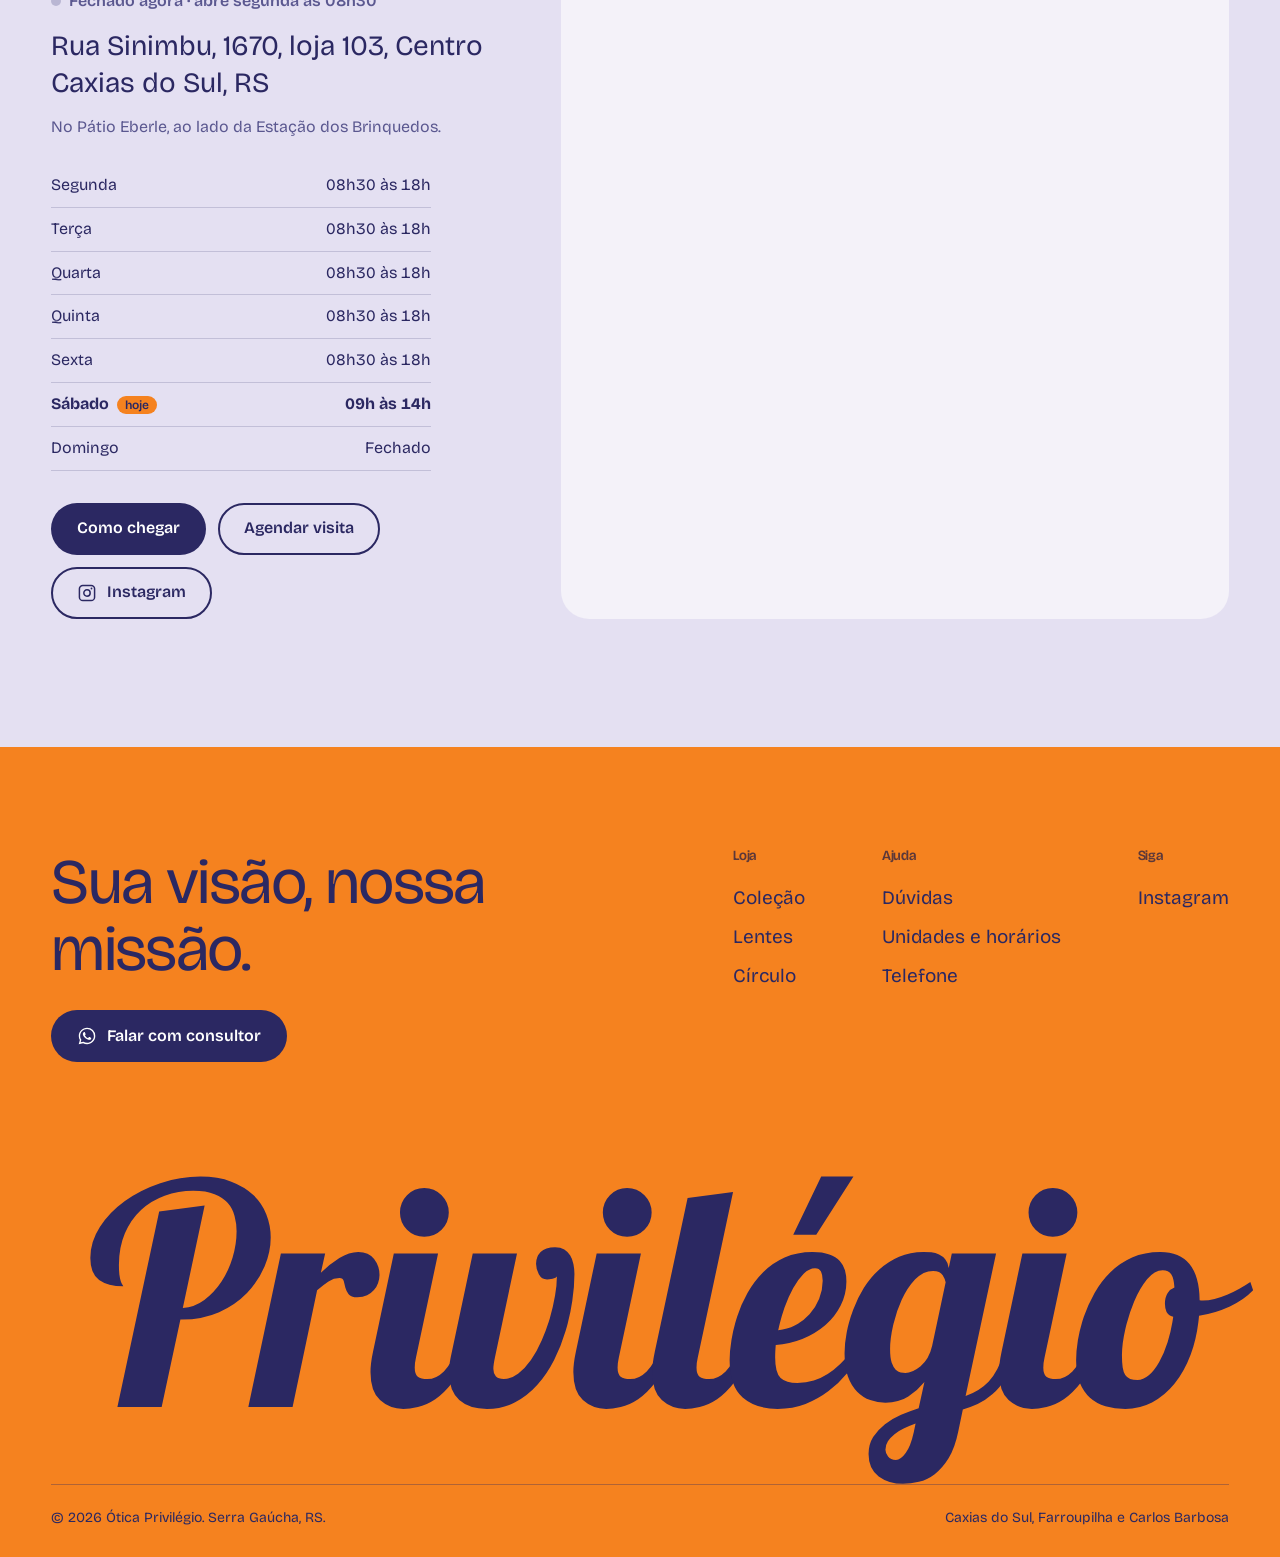
==== commit 18adcc3a: "Adiciona as 3 unidades com horários, status de aberto agora, mapa e formas de pagamento Co-Authored-" ====
--- a/index.html
+++ b/index.html
@@ -31,7 +31,12 @@
     "name": "Ótica Privilégio",
     "slogan": "O detalhe que te valoriza",
     "image": "https://pwzbase.github.io/otica-privilegio/assets/img/og.jpg",
-    "telephone": "+55-54-3221-2613",
+    "telephone": "+55-54-99996-6842",
+    "openingHoursSpecification": [
+      { "@type": "OpeningHoursSpecification", "dayOfWeek": ["Monday","Tuesday","Wednesday","Thursday","Friday"], "opens": "08:30", "closes": "18:00" },
+      { "@type": "OpeningHoursSpecification", "dayOfWeek": "Saturday", "opens": "09:00", "closes": "14:00" }
+    ],
+    "aggregateRating": { "@type": "AggregateRating", "ratingValue": "5.0", "reviewCount": "128" },
     "address": {
       "@type": "PostalAddress",
       "streetAddress": "Rua Sinimbu, 1670, Loja 103",
@@ -73,7 +78,7 @@
         <li><a href="#circulo">Círculo</a></li>
         <li><a href="#loja">A loja</a></li>
         <li><a href="#duvidas">Dúvidas</a></li>
-        <li><a href="#visite">Visite</a></li>
+        <li><a href="#visite">Unidades</a></li>
       </ul>
     </nav>
     <div class="topo__acoes">
@@ -94,7 +99,7 @@
     <a href="#circulo">Círculo</a>
     <a href="#loja">A loja</a>
     <a href="#duvidas">Dúvidas</a>
-    <a href="#visite">Visite a loja</a>
+    <a href="#visite">Unidades</a>
     <a class="botao botao--whats" data-wa href="https://wa.me/5554999966842" target="_blank" rel="noopener">
       <svg aria-hidden="true"><use href="#i-whats"/></svg><span>Falar com consultor</span>
     </a>
@@ -118,7 +123,7 @@
           </a>
           <a class="botao botao--linha" href="#colecao">Ver a coleção</a>
         </div>
-        <p class="hero__prova"><strong>+2.000</strong> histórias transformadas</p>
+        <p class="hero__prova"><strong>+2.000</strong> histórias transformadas <span class="hero__nota"><strong>5,0</strong> no Google, 128 avaliações</span></p>
       </div>
       <figure class="hero__foto">
         <img src="assets/img/loja-fachada-sol.webp" alt="Fachada laranja da Ótica Privilégio na Rua Sinimbu, em dia de sol" width="1570" height="882" fetchpriority="high">
@@ -137,14 +142,14 @@
           <li>Benefícios para clientes do Círculo</li>
           <li>Armações de grau e solar</li>
           <li>Consertos e higienização</li>
-          <li>Pátio Eberle, Rua Sinimbu</li>
+          <li>Caxias do Sul, Farroupilha e Carlos Barbosa</li>
         </ul>
         <ul aria-hidden="true">
           <li>+2.000 histórias transformadas</li>
           <li>Benefícios para clientes do Círculo</li>
           <li>Armações de grau e solar</li>
           <li>Consertos e higienização</li>
-          <li>Pátio Eberle, Rua Sinimbu</li>
+          <li>Caxias do Sul, Farroupilha e Carlos Barbosa</li>
         </ul>
       </div>
     </div>
@@ -257,6 +262,7 @@
       <div class="circulo__texto">
         <h2 id="circulo-titulo">Quem é cliente faz parte do Círculo.</h2>
         <p>O Círculo Privilégio é o nosso jeito de cuidar de quem já escolheu a gente. Depois da compra, você continua sendo atendido.</p>
+        <!-- TODO: preencher com os benefícios reais do Círculo quando a loja confirmar -->
         <ul class="circulo__lista">
           <li>Benefícios exclusivos para clientes do Círculo</li>
           <li>Consertos, higienização e ajuste dos seus óculos na loja</li>
@@ -291,6 +297,14 @@
         <details>
           <summary>Quanto tempo demora para ficar pronto?</summary>
           <p>Depende do tipo de lente e do grau. Informamos o prazo exato na hora do pedido.</p>
+        </details>
+        <details>
+          <summary>Quais as formas de pagamento?</summary>
+          <p>Aceitamos as formas tradicionais: dinheiro, Pix e cartões de débito e crédito. Pergunte pelo WhatsApp as condições do momento.</p>
+        </details>
+        <details>
+          <summary>Qual o horário das lojas?</summary>
+          <p>De segunda a sexta, a partir das 8h30 ou 9h, dependendo da unidade. Aos sábados, pela manhã. Veja o horário de cada unidade logo abaixo.</p>
         </details>
         <details>
           <summary>Vocês ajustam e limpam óculos?</summary>
@@ -321,28 +335,25 @@
       </ul>
     </section>
 
-    <!-- VISITE -->
+    <!-- UNIDADES -->
     <section class="visite secao" id="visite" aria-labelledby="visite-titulo">
       <div class="visite__texto">
         <h2 id="visite-titulo">Venha experimentar.</h2>
-        <p class="visite__ref">No Pátio Eberle, ao lado da Estação dos Brinquedos.</p>
-        <address>
-          Rua Sinimbu, 1670, loja 103<br>
-          Centro, Caxias do Sul, RS<br>
-          CEP 95020-001
-        </address>
-        <dl class="visite__contatos">
-          <div><dt>WhatsApp</dt><dd><a data-wa href="https://wa.me/5554999966842" target="_blank" rel="noopener">(54) 99996-6842</a></dd></div>
-          <div><dt>Telefone</dt><dd><a href="tel:+555432212613">(54) 3221-2613</a></dd></div>
-          <div><dt>Instagram</dt><dd><a href="https://www.instagram.com/oticaprivilegio_caxiasdosul/" target="_blank" rel="noopener">@oticaprivilegio_caxiasdosul</a></dd></div>
-        </dl>
-        <div class="visite__acoes">
-          <a class="botao botao--escuro" href="https://www.google.com/maps/dir/?api=1&amp;destination=Rua+Sinimbu+1670+Caxias+do+Sul+RS" target="_blank" rel="noopener">Como chegar</a>
-          <a class="botao botao--linha" data-wa="Olá! Quero agendar uma visita na loja." href="https://wa.me/5554999966842" target="_blank" rel="noopener">Agendar visita</a>
+        <p class="visite__ref">Três unidades na Serra Gaúcha, com o mesmo cuidado.</p>
+        <div class="unidades__abas" role="tablist" aria-label="Escolha a unidade" data-unidades-abas></div>
+        <div class="unidade" data-unidade role="tabpanel" aria-live="polite">
+          <p class="unidade__status" data-status></p>
+          <address data-endereco>Rua Sinimbu, 1670, loja 103, Centro<br>Caxias do Sul, RS</address>
+          <p class="unidade__ref" data-referencia></p>
+          <table class="unidade__horarios">
+            <caption class="sr">Horário de funcionamento</caption>
+            <tbody data-horarios></tbody>
+          </table>
+          <div class="visite__acoes" data-acoes></div>
         </div>
       </div>
       <div class="visite__mapa">
-        <iframe title="Mapa da Ótica Privilégio" src="https://www.google.com/maps?q=Rua+Sinimbu,+1670,+Caxias+do+Sul,+RS&amp;output=embed" loading="lazy" referrerpolicy="no-referrer-when-downgrade"></iframe>
+        <iframe title="Mapa da unidade selecionada" data-mapa src="https://www.google.com/maps?q=%C3%93tica+Privil%C3%A9gio,+Rua+Sinimbu+1670,+Caxias+do+Sul,+RS&amp;output=embed" loading="lazy" referrerpolicy="no-referrer-when-downgrade"></iframe>
       </div>
     </section>
   </main>
@@ -365,8 +376,8 @@
         <div>
           <h3>Ajuda</h3>
           <a href="#duvidas">Dúvidas</a>
-          <a href="#visite">Endereço</a>
-          <a href="tel:+555432212613">Telefone</a>
+          <a href="#visite">Unidades e horários</a>
+          <a href="tel:+5554999966842">Telefone</a>
         </div>
         <div>
           <h3>Siga</h3>
@@ -376,8 +387,8 @@
     </div>
     <p class="rodape__marca" aria-hidden="true">Privilégio</p>
     <div class="rodape__base">
-      <p>© <span data-ano>2026</span> Ótica Privilégio. Caxias do Sul, RS.</p>
-      <p>Rua Sinimbu, 1670, loja 103</p>
+      <p>© <span data-ano>2026</span> Ótica Privilégio. Serra Gaúcha, RS.</p>
+      <p>Caxias do Sul, Farroupilha e Carlos Barbosa</p>
     </div>
   </footer>
 
--- a/css/style.css
+++ b/css/style.css
@@ -175,6 +175,8 @@
 .hero__acoes { display: flex; flex-wrap: wrap; gap: 12px; }
 .hero__prova { margin-top: 28px; font-size: var(--t-0); }
 .hero__prova strong { font-size: 1.25rem; font-weight: 700; margin-right: 4px; }
+.hero__nota { display: inline-block; margin-left: 18px; padding-left: 18px; border-left: 1.5px solid rgba(43, 40, 98, .4); }
+.hero__nota strong::after { content: " ★"; color: var(--indigo); }
 
 .hero__foto { margin: 0; position: relative; min-height: 100%; }
 .hero__foto img { position: absolute; inset: 0; width: 100%; height: 100%; object-fit: cover; object-position: 72% 50%; }
@@ -414,6 +416,21 @@
 .visite h2 { font-size: var(--t-5); margin-bottom: 14px; }
 .visite__ref { color: var(--indigo-suave); font-size: var(--t-2); margin-bottom: 28px; }
 .visite address { font-style: normal; font-size: var(--t-3); line-height: 1.35; margin-bottom: 28px; }
+.unidades__abas { display: grid; grid-template-columns: repeat(3, minmax(0, 1fr)); gap: 4px; padding: 5px; background: var(--branco); border-radius: var(--raio-m); max-width: 480px; margin-bottom: 28px; }
+.unidades__abas button { border: 0; background: none; padding: 10px 8px; border-radius: 13px; cursor: pointer; font-weight: 600; font-size: var(--t-0); line-height: 1.2; display: inline-flex; align-items: center; justify-content: center; gap: 7px; }
+.unidades__abas button[aria-selected="true"] { background: var(--indigo); color: var(--branco); }
+.ponto-status { width: 8px; height: 8px; border-radius: 50%; background: #B9B6D3; }
+.aberto > .ponto-status { background: var(--verde-whats); }
+.unidade__status { display: inline-flex; align-items: center; gap: 8px; font-weight: 600; margin-bottom: 14px; color: var(--indigo-suave); }
+.unidade__status::before { content: ""; width: 10px; height: 10px; border-radius: 50%; background: #B9B6D3; }
+.unidade__status.aberto { color: #137A3F; }
+.unidade__status.aberto::before { background: var(--verde-whats); box-shadow: 0 0 0 4px rgba(31, 175, 90, .2); }
+.unidade__ref { color: var(--indigo-suave); margin: -16px 0 24px; }
+.unidade__horarios { border-collapse: collapse; width: 100%; max-width: 380px; margin-bottom: 32px; }
+.unidade__horarios th, .unidade__horarios td { text-align: left; padding: 9px 0; border-bottom: 1px solid rgba(43, 40, 98, .18); font-weight: 400; }
+.unidade__horarios td { text-align: right; font-variant-numeric: tabular-nums; }
+.unidade__horarios tr.hoje th, .unidade__horarios tr.hoje td { font-weight: 700; }
+.unidade__horarios tr.hoje th::after { content: "hoje"; margin-left: 8px; font-size: .75rem; font-weight: 600; background: var(--laranja); border-radius: 999px; padding: 2px 8px; }
 .visite__contatos { margin: 0 0 32px; display: grid; gap: 12px; }
 .visite__contatos div { display: grid; grid-template-columns: 110px 1fr; gap: 12px; }
 .visite__contatos dt { color: var(--indigo-suave); }
@@ -488,6 +505,7 @@
   .ponto__rotulo em { display: none; }
   .rodape__links { flex-wrap: wrap; gap: 32px; }
   .loja__setas { display: none; }
+  .hero__nota { display: block; margin: 8px 0 0; padding: 0; border: 0; }
   .loja__foto { height: 380px; }
   .loja__foto--larga { aspect-ratio: 5 / 4; }
   .whats-flutuante { right: 16px; bottom: 16px; }
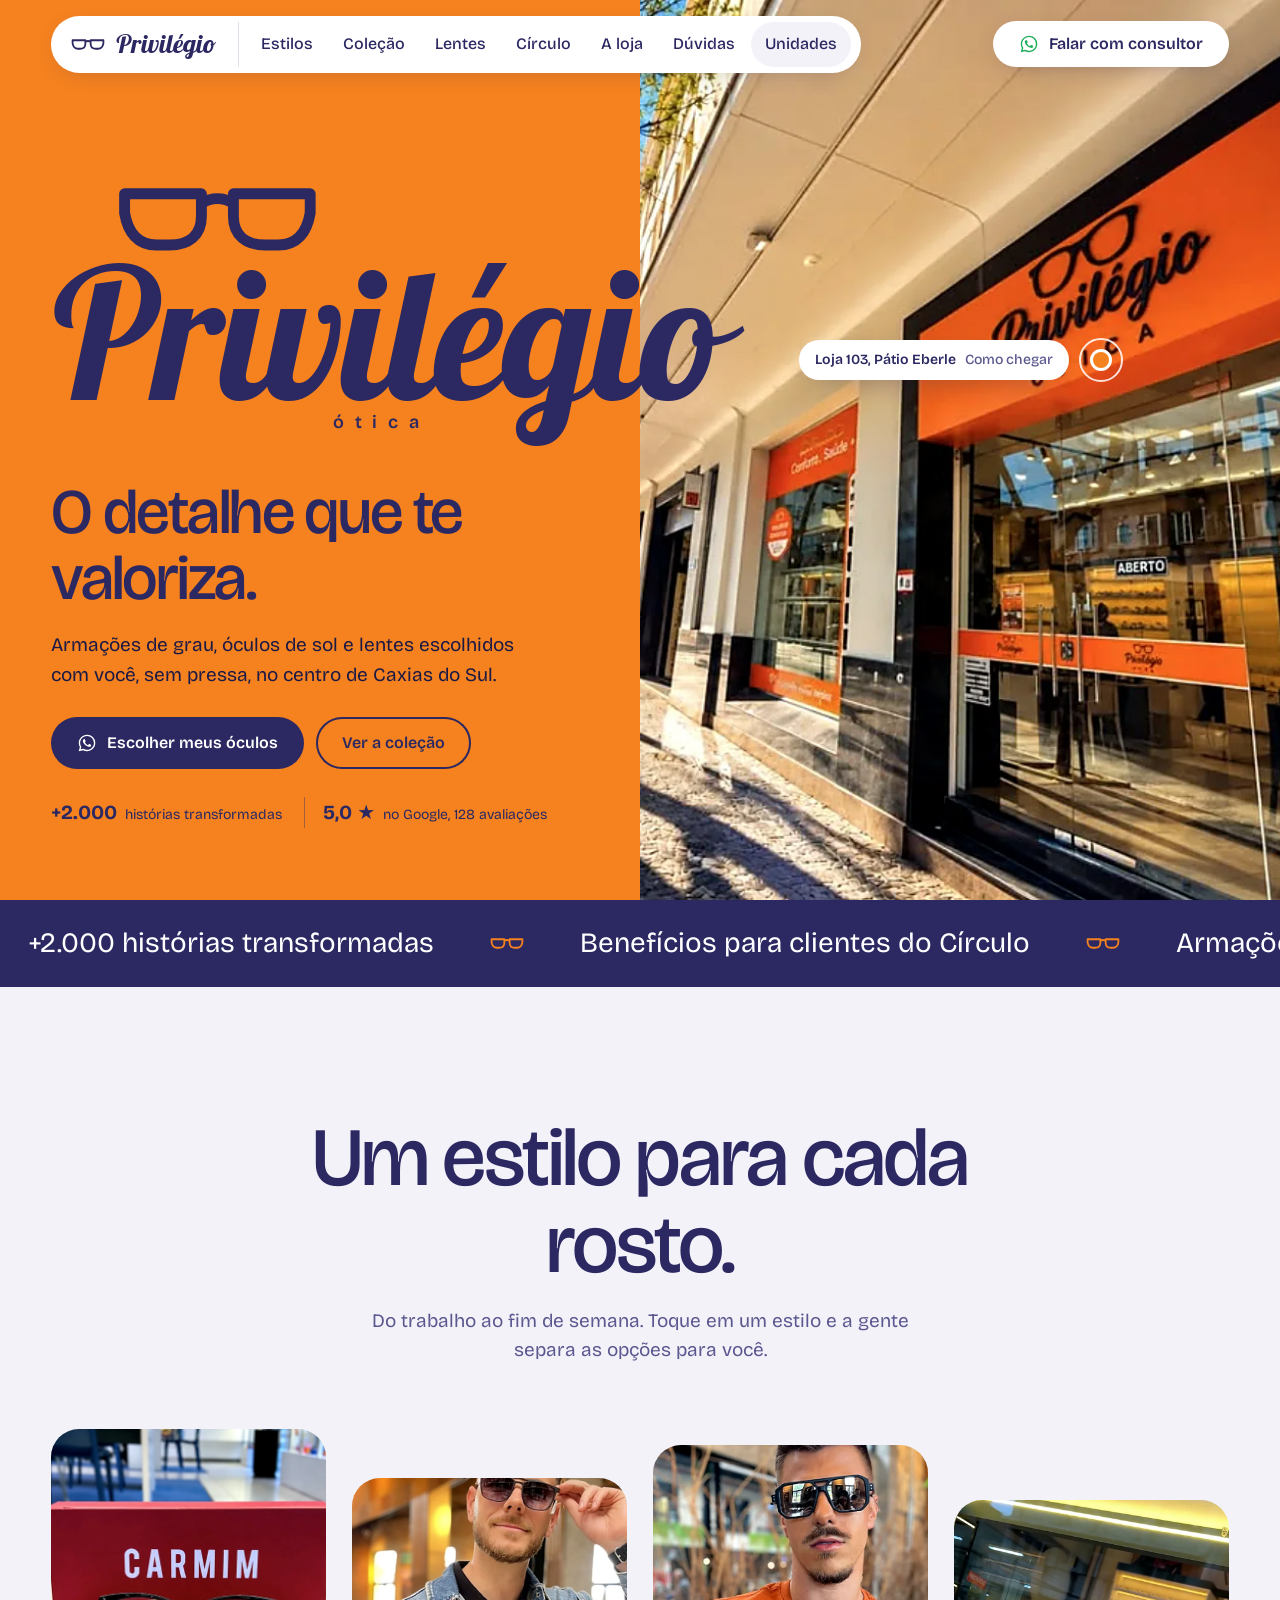
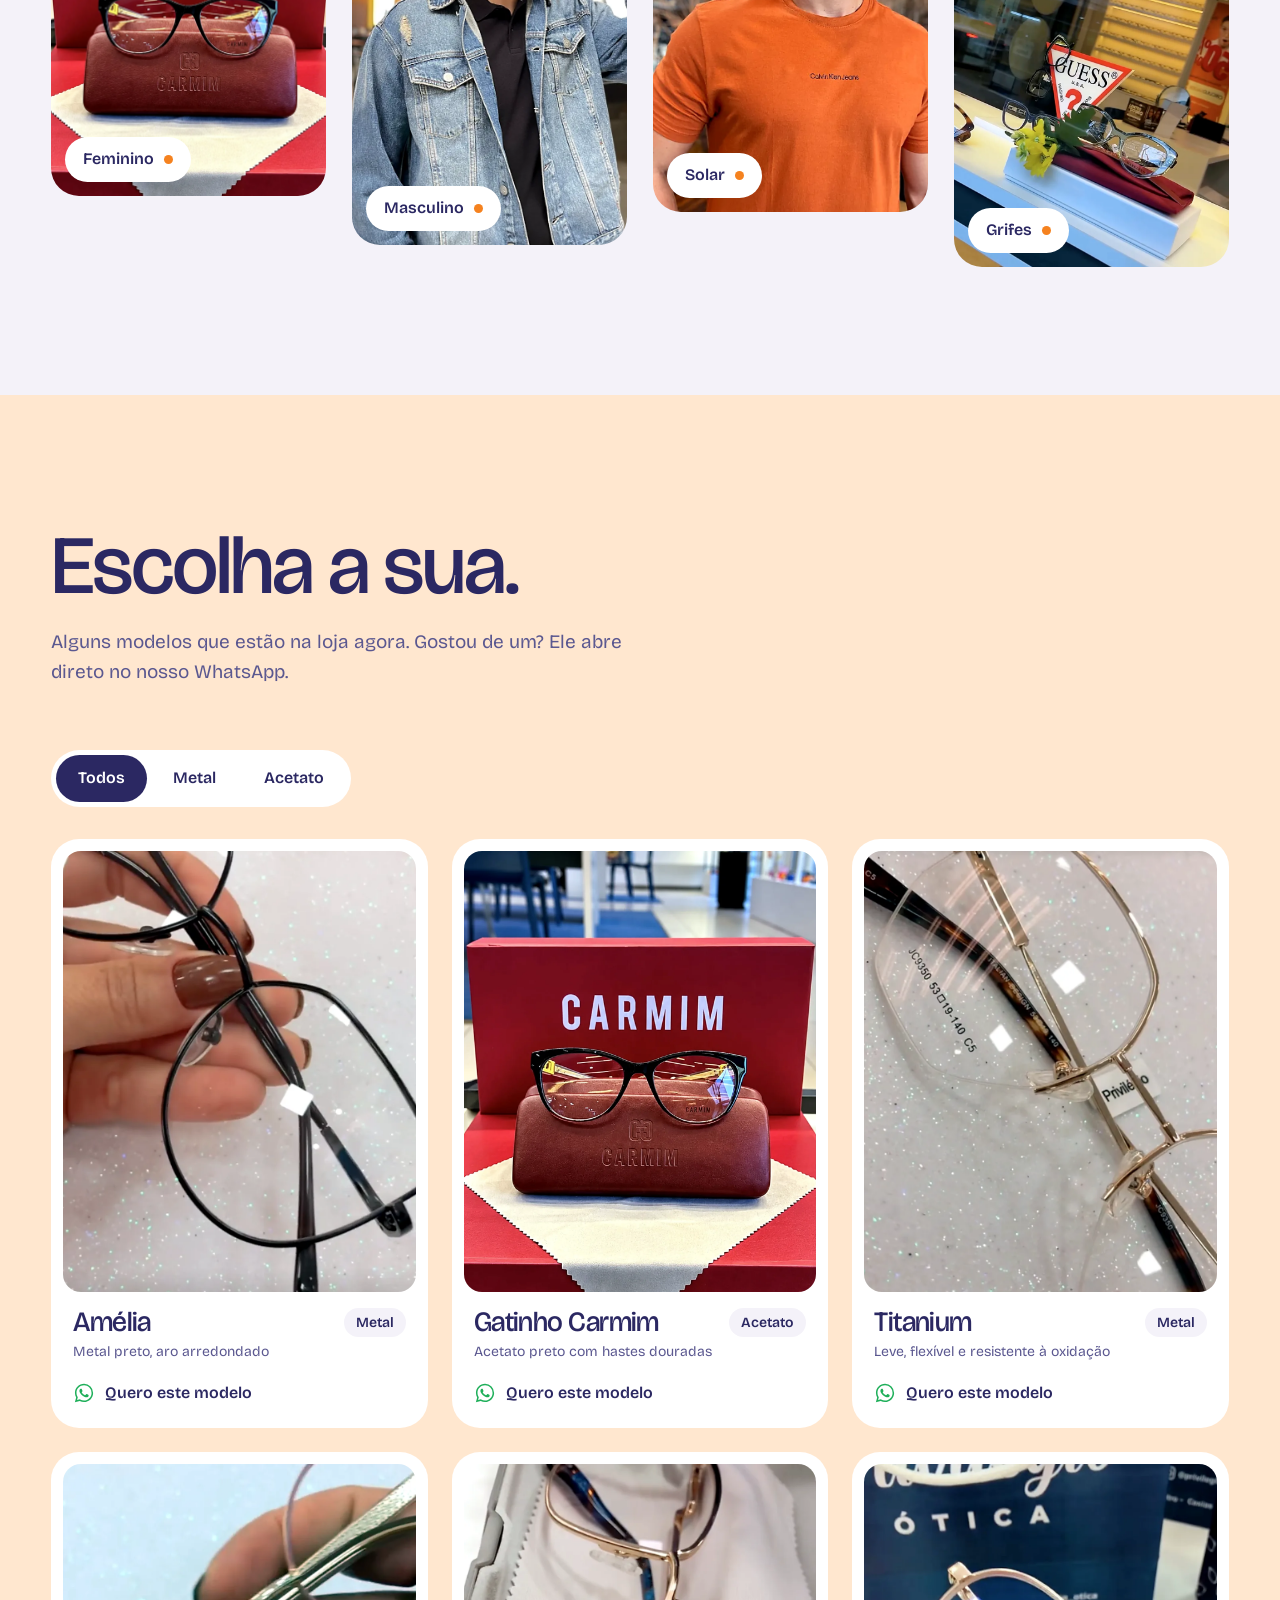
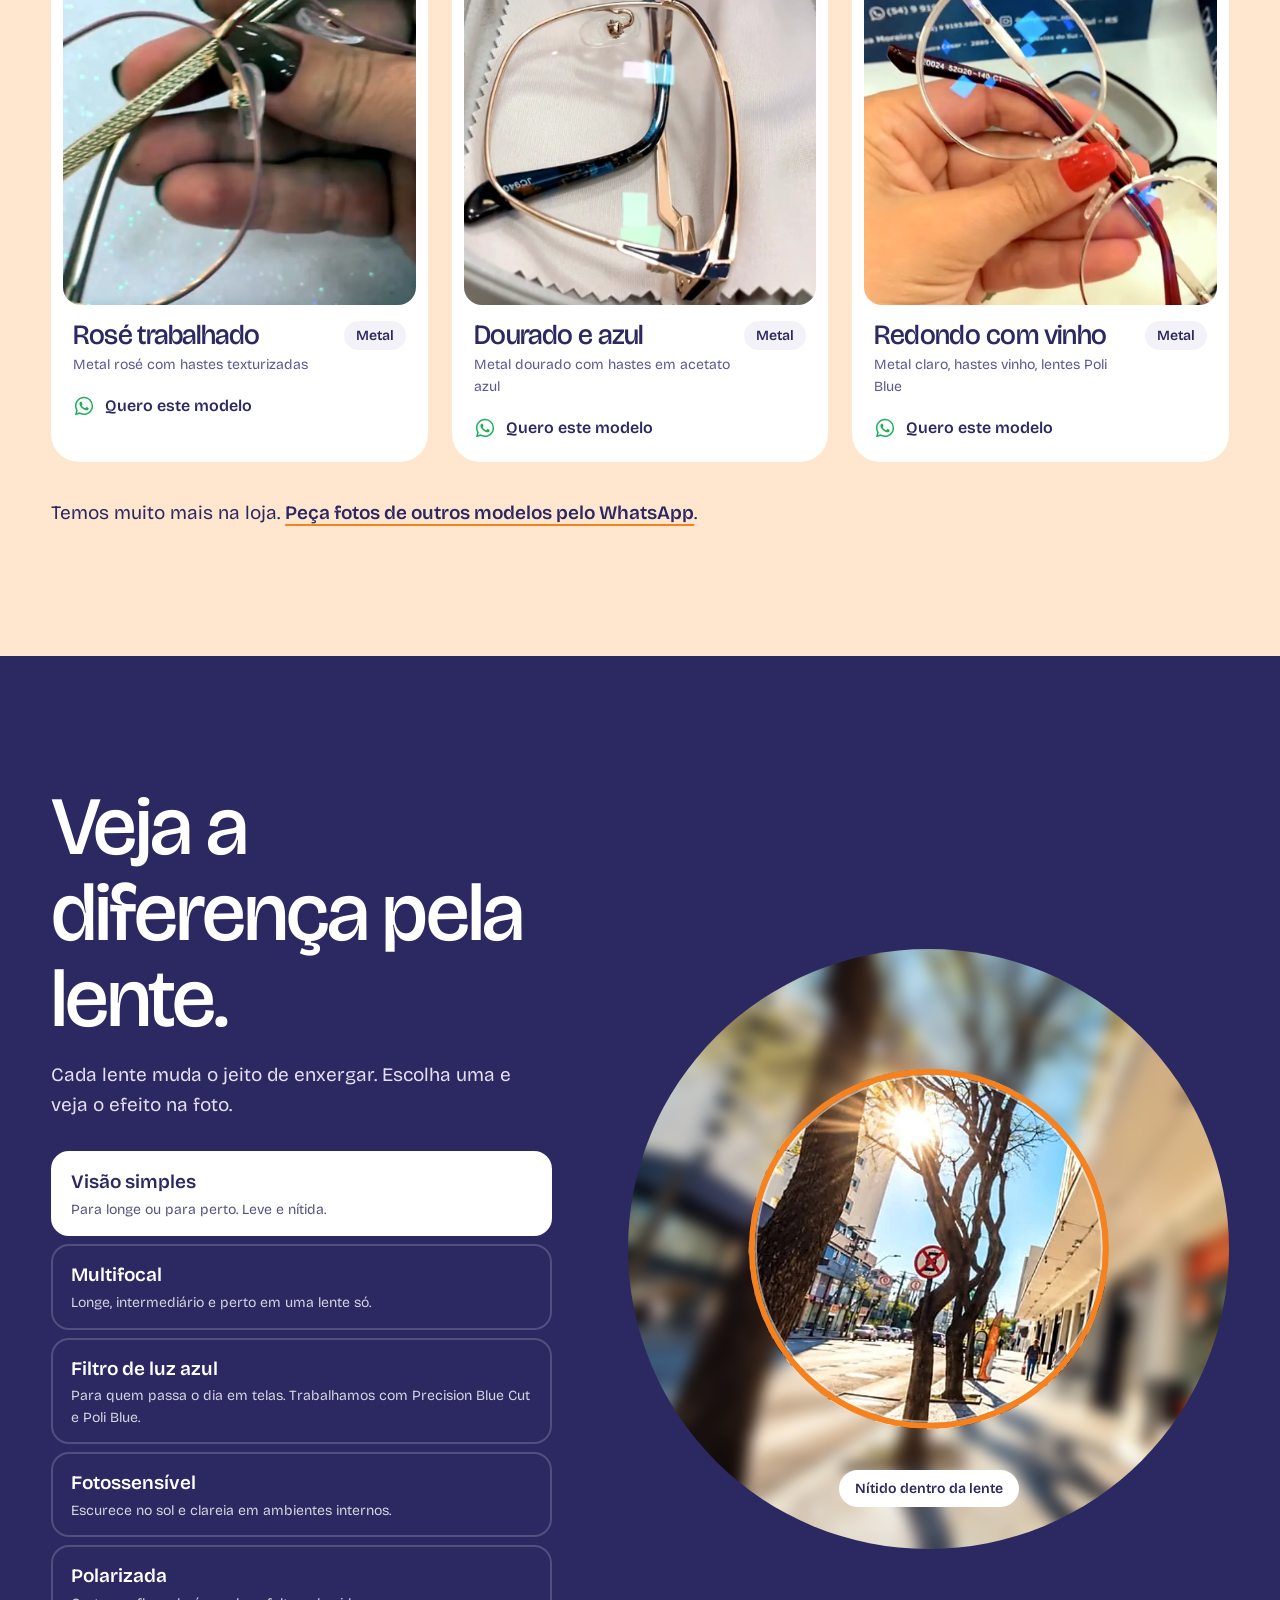
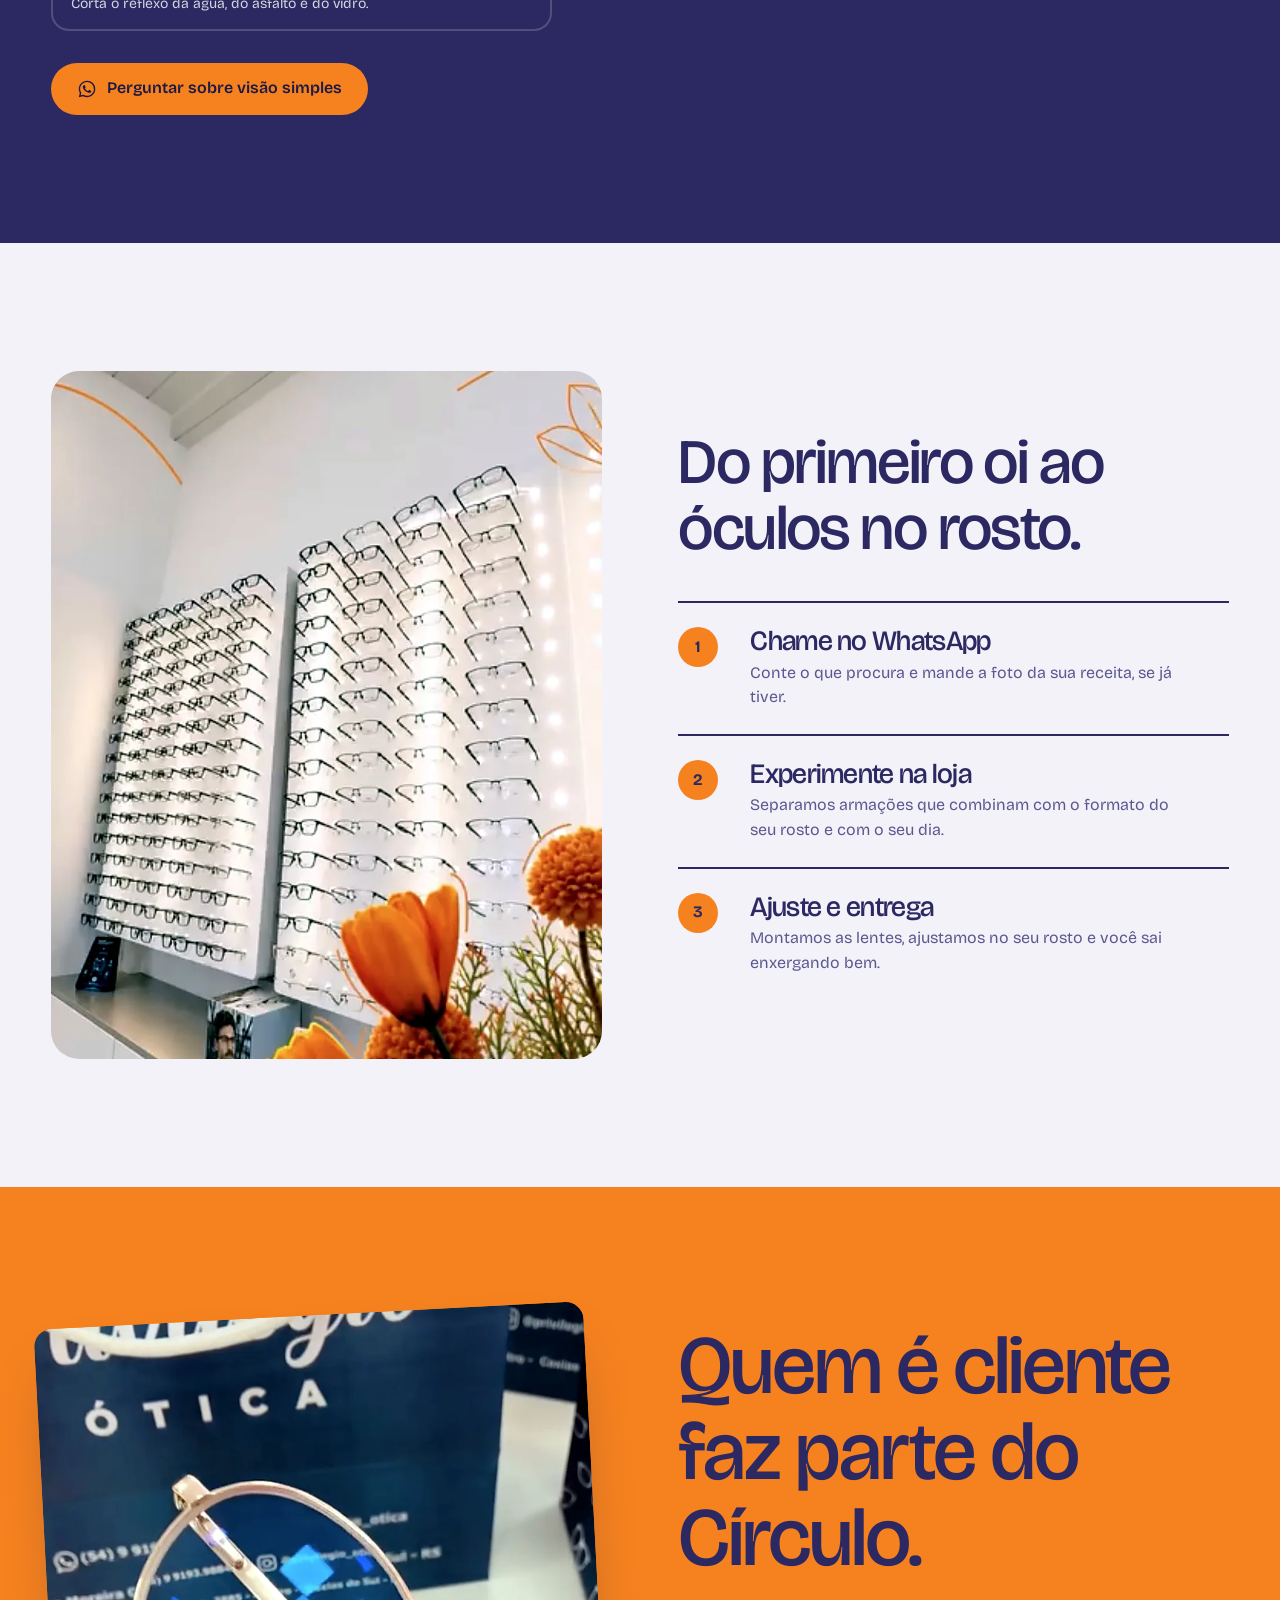
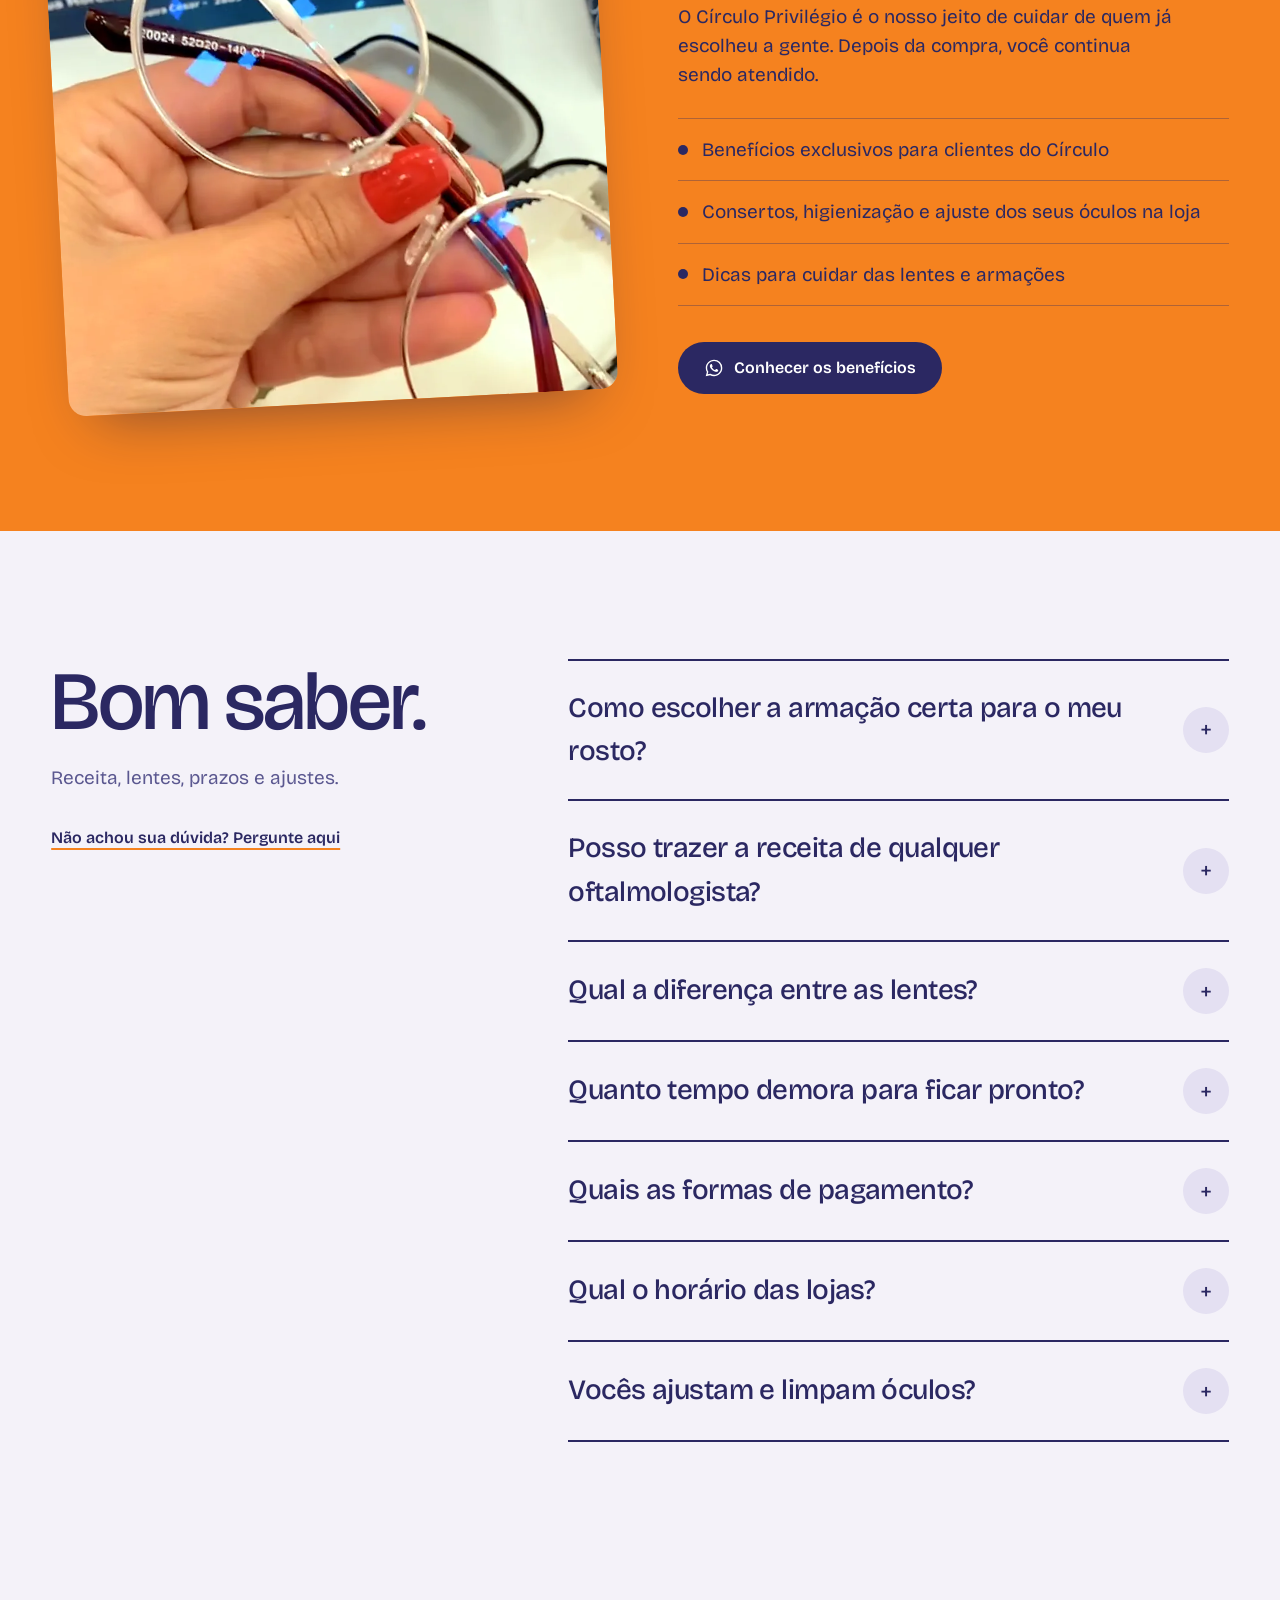
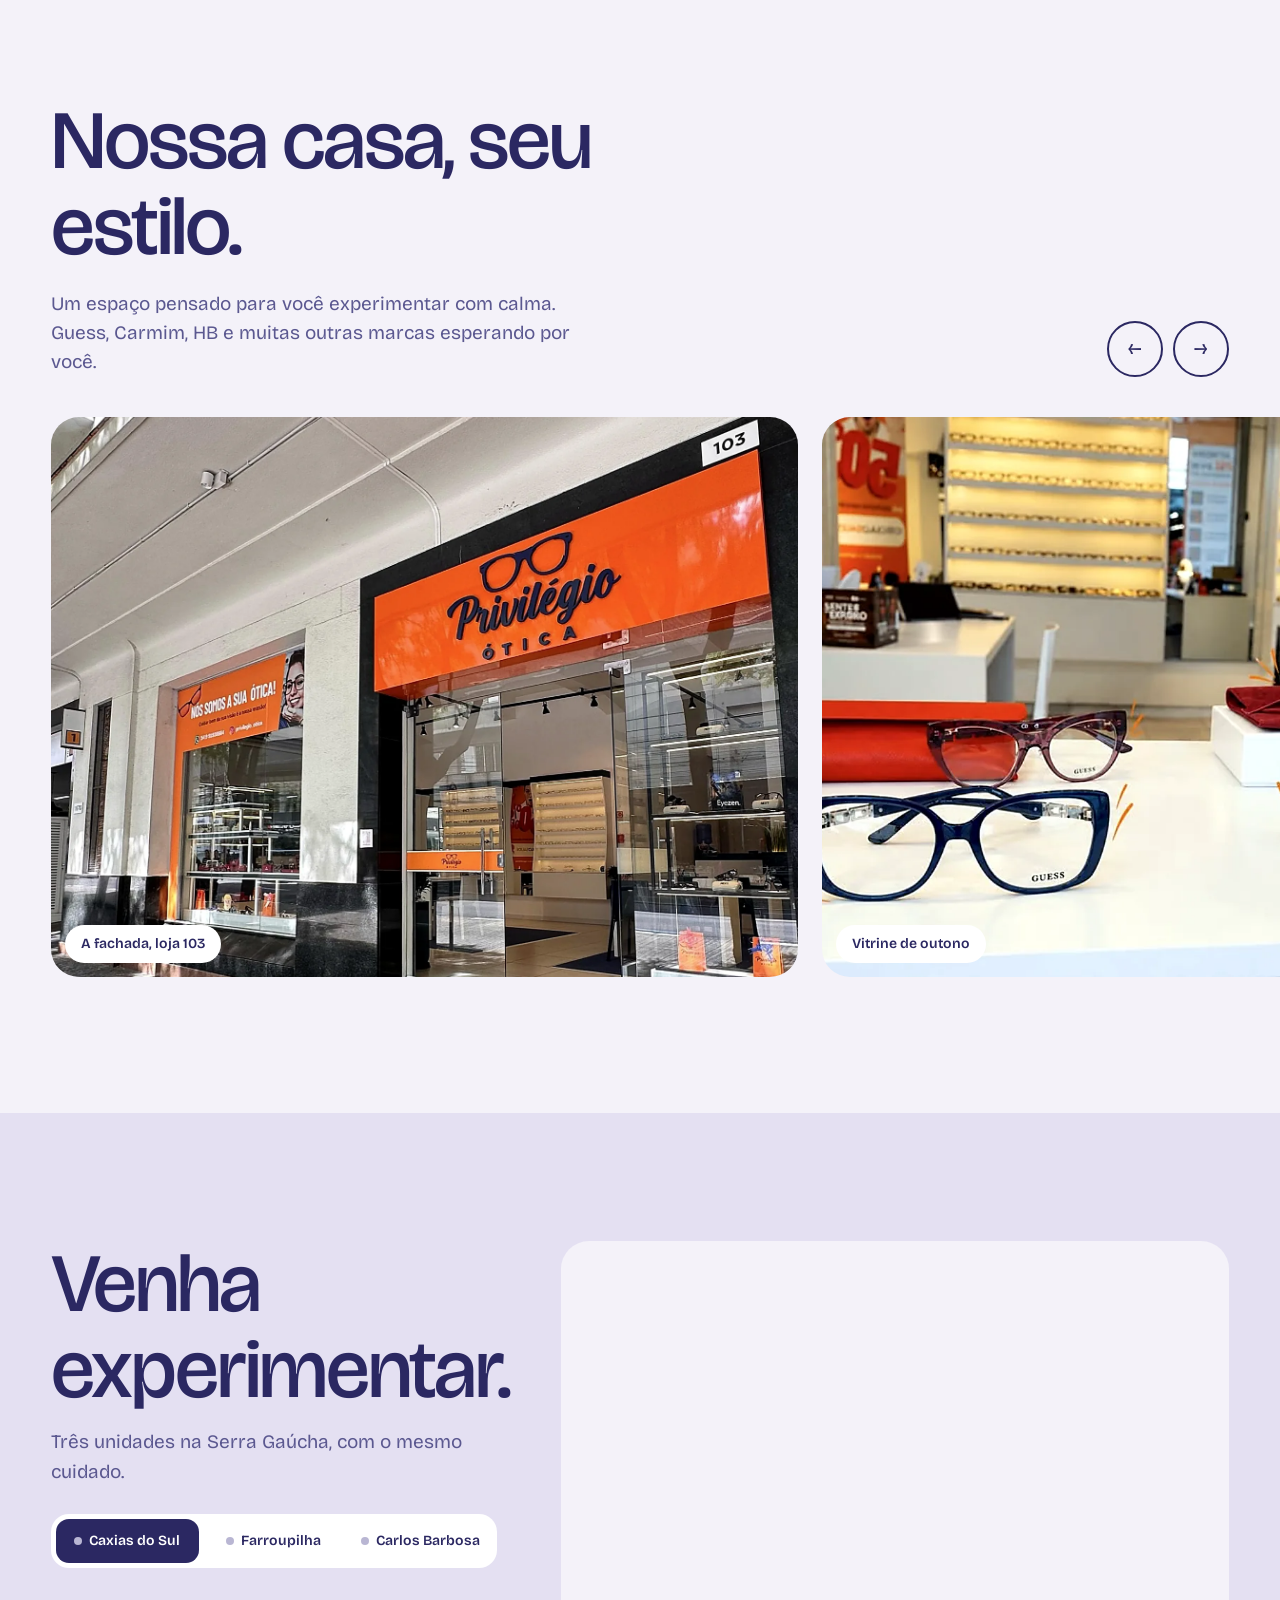
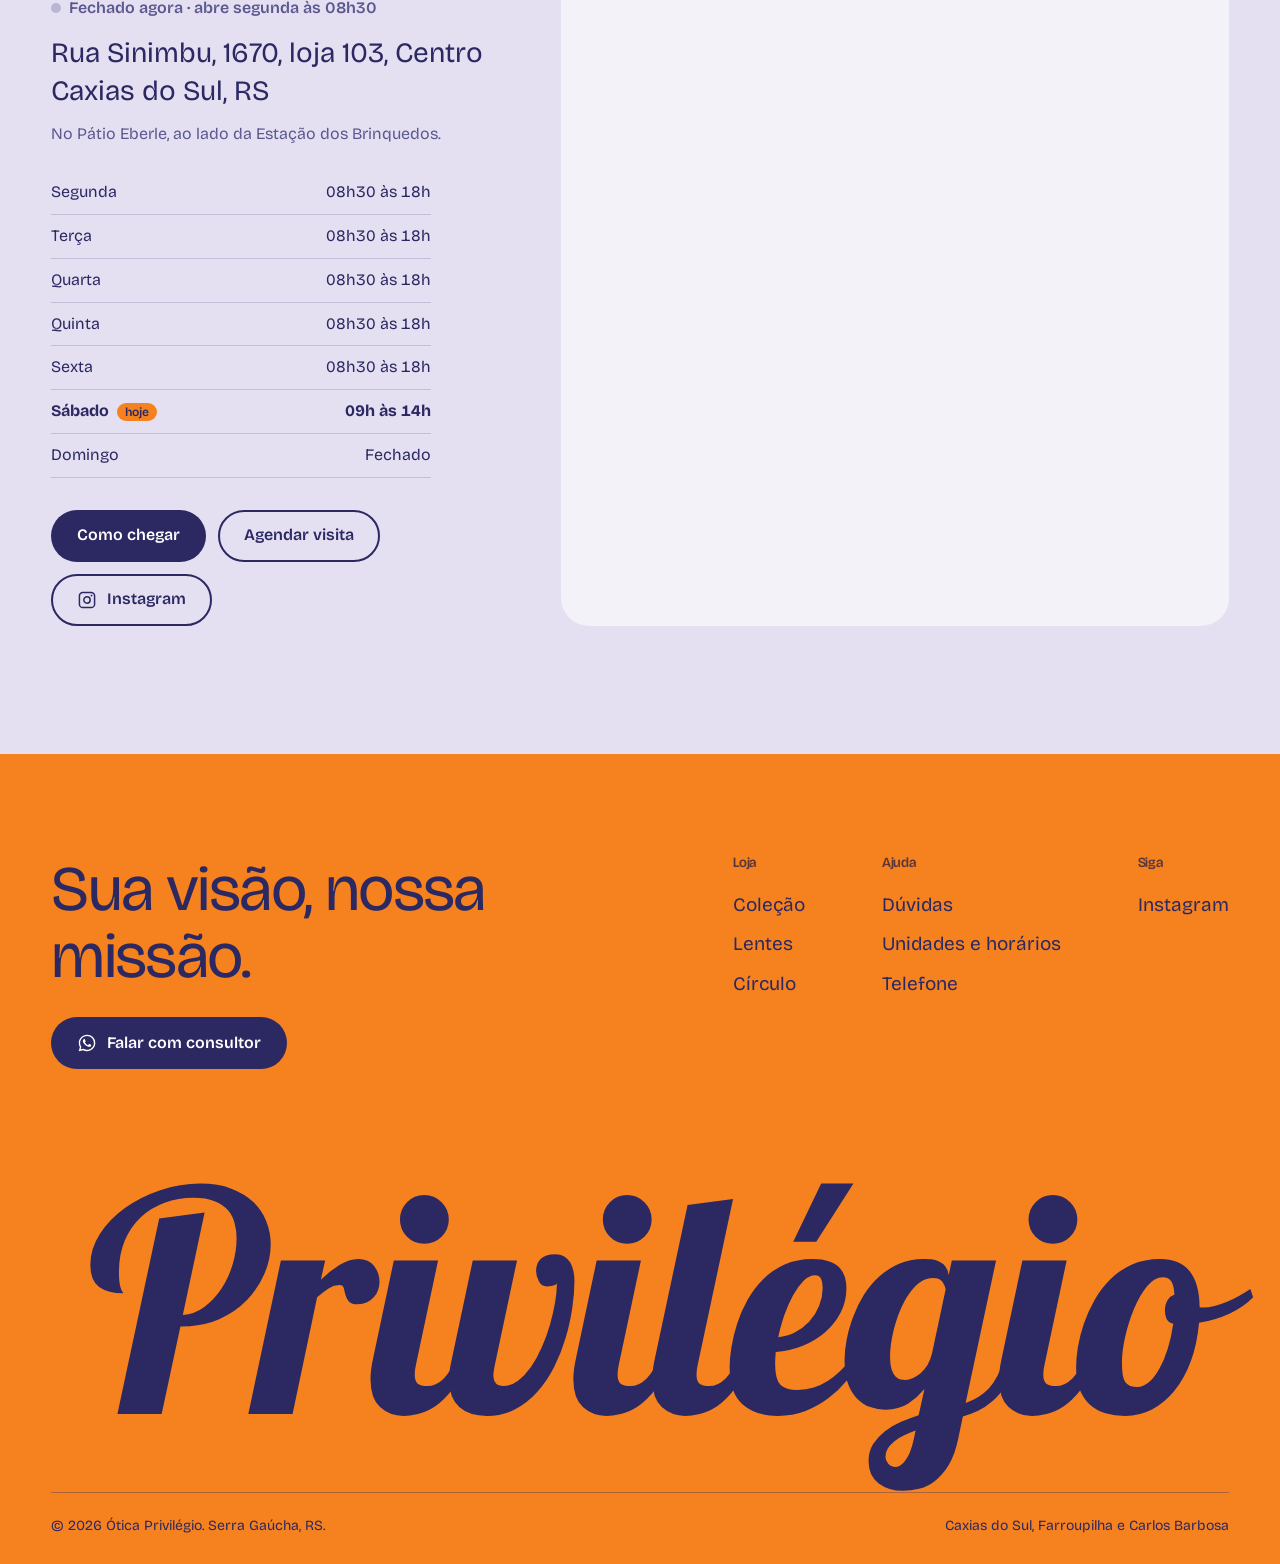
==== commit ef7a2a48: "Escolha da unidade antes do WhatsApp, ajustes de celular e deploy na Vercel Co-Authored-By: Claude O" ====
--- a/index.html
+++ b/index.html
@@ -6,13 +6,13 @@
   <title>Ótica Privilégio | Óculos de grau e de sol em Caxias do Sul</title>
   <meta name="description" content="Ótica Privilégio, no centro de Caxias do Sul. Armações de grau, óculos de sol e lentes com atendimento personalizado. Seu olhar merece ser Privilégio.">
   <meta name="theme-color" content="#F5821F">
-  <link rel="canonical" href="https://pwzbase.github.io/otica-privilegio/">
+  <link rel="canonical" href="https://otica-privilegio.vercel.app/">
 
   <meta property="og:type" content="website">
   <meta property="og:locale" content="pt_BR">
   <meta property="og:title" content="Ótica Privilégio | O detalhe que te valoriza">
   <meta property="og:description" content="Armações, óculos de sol e lentes no centro de Caxias do Sul. Atendimento pelo WhatsApp.">
-  <meta property="og:image" content="https://pwzbase.github.io/otica-privilegio/assets/img/og.jpg">
+  <meta property="og:image" content="https://otica-privilegio.vercel.app/assets/img/og.jpg">
   <meta name="twitter:card" content="summary_large_image">
 
   <link rel="icon" href="assets/favicon.svg" type="image/svg+xml">
@@ -30,7 +30,7 @@
     "@type": "Optician",
     "name": "Ótica Privilégio",
     "slogan": "O detalhe que te valoriza",
-    "image": "https://pwzbase.github.io/otica-privilegio/assets/img/og.jpg",
+    "image": "https://otica-privilegio.vercel.app/assets/img/og.jpg",
     "telephone": "+55-54-99996-6842",
     "openingHoursSpecification": [
       { "@type": "OpeningHoursSpecification", "dayOfWeek": ["Monday","Tuesday","Wednesday","Thursday","Friday"], "opens": "08:30", "closes": "18:00" },
@@ -217,7 +217,7 @@
             <strong>Polarizada</strong><span>Corta o reflexo da água, do asfalto e do vidro.</span>
           </button>
         </div>
-        <a class="botao botao--claro" data-wa-lente href="https://wa.me/5554999966842" target="_blank" rel="noopener">
+        <a class="botao botao--claro" data-wa="Olá! Quero saber mais sobre visão simples." data-wa-lente href="https://wa.me/5554999966842" target="_blank" rel="noopener">
           <svg aria-hidden="true"><use href="#i-whats"/></svg><span data-lente-cta>Perguntar sobre visão simples</span>
         </a>
       </div>
@@ -392,6 +392,15 @@
     </div>
   </footer>
 
+  <dialog class="escolha" data-escolha aria-labelledby="escolha-titulo">
+    <div class="escolha__caixa">
+      <button class="escolha__fechar" type="button" data-escolha-fechar aria-label="Fechar">&times;</button>
+      <h2 id="escolha-titulo">Qual unidade fica melhor para você?</h2>
+      <p>Você vai conversar no WhatsApp direto com a loja escolhida.</p>
+      <ul class="escolha__lista" data-escolha-opcoes></ul>
+    </div>
+  </dialog>
+
   <a class="whats-flutuante" data-wa href="https://wa.me/5554999966842" target="_blank" rel="noopener" aria-label="Conversar no WhatsApp">
     <svg aria-hidden="true"><use href="#i-whats"/></svg>
   </a>
--- a/css/style.css
+++ b/css/style.css
@@ -80,7 +80,7 @@
 .botao--whats { background: var(--laranja); color: var(--indigo-profundo); min-height: 46px; }
 .botao--whats:hover { background: var(--laranja-vivo); }
 
-.link { font-weight: 600; text-decoration: underline; text-decoration-thickness: 2px; text-underline-offset: 5px; text-decoration-color: var(--laranja); }
+.link { display: inline-block; padding: 10px 0; font-weight: 600; text-decoration: underline; text-decoration-thickness: 2px; text-underline-offset: 5px; text-decoration-color: var(--laranja); }
 .link:hover { text-decoration-color: var(--indigo); }
 
 /* ---------- Topo ---------- */
@@ -96,7 +96,7 @@
   background: var(--branco); border-radius: 999px; padding: 6px 10px 6px 20px;
   box-shadow: 0 6px 24px -12px rgba(43, 40, 98, .35);
 }
-.marca { display: flex; align-items: center; gap: 10px; text-decoration: none; padding-right: 14px; }
+.marca { display: flex; align-items: center; gap: 10px; text-decoration: none; padding: 8px 14px 8px 0; min-height: 44px; }
 .marca__oculos { width: 34px; height: 13px; color: var(--indigo); }
 .marca__nome { font-family: var(--fonte-marca); font-style: italic; font-weight: 700; font-size: 1.6rem; line-height: 1; color: var(--indigo); padding-bottom: 2px; }
 .nav__links { display: flex; gap: 2px; border-left: 1px solid var(--lilas); padding-left: 8px; }
@@ -121,11 +121,11 @@
 .menu-movel {
   position: fixed; inset: 0; z-index: 40;
   background: var(--laranja);
-  display: flex; flex-direction: column; justify-content: center; gap: 4px;
-  padding: 100px var(--gutter) 40px;
+  display: flex; flex-direction: column; justify-content: safe center; gap: 4px;
+  padding: 100px var(--gutter) 40px; overflow-y: auto; overscroll-behavior: contain;
 }
 .menu-movel[hidden] { display: none; }
-.menu-movel a:not(.botao) { font-size: 2.25rem; font-weight: 500; text-decoration: none; letter-spacing: -.02em; padding: 4px 0; }
+.menu-movel a:not(.botao) { font-size: clamp(1.6rem, 5.5vh, 2.25rem); font-weight: 500; text-decoration: none; letter-spacing: -.02em; padding: 4px 0; }
 .menu-movel .botao { margin-top: 28px; align-self: flex-start; background: var(--indigo); color: var(--branco); }
 
 /* ---------- Hero ---------- */
@@ -278,7 +278,7 @@
   background: var(--indigo); color: var(--branco);
   display: grid; grid-template-columns: minmax(0, 5fr) minmax(0, 6fr); gap: clamp(32px, 6vw, 96px); align-items: center;
 }
-.lentes > * { max-width: none; margin: 0; }
+.lentes > * { max-width: none; margin: 0; min-width: 0; }
 .lentes h2 { font-size: var(--t-5); max-width: 11ch; }
 .lentes__texto > p { font-size: var(--t-2); margin: 18px 0 32px; color: var(--lilas); max-width: 40ch; }
 .lentes__opcoes { display: grid; gap: 8px; margin-bottom: 32px; }
@@ -417,7 +417,7 @@
 .visite__ref { color: var(--indigo-suave); font-size: var(--t-2); margin-bottom: 28px; }
 .visite address { font-style: normal; font-size: var(--t-3); line-height: 1.35; margin-bottom: 28px; }
 .unidades__abas { display: grid; grid-template-columns: repeat(3, minmax(0, 1fr)); gap: 4px; padding: 5px; background: var(--branco); border-radius: var(--raio-m); max-width: 480px; margin-bottom: 28px; }
-.unidades__abas button { border: 0; background: none; padding: 10px 8px; border-radius: 13px; cursor: pointer; font-weight: 600; font-size: var(--t-0); line-height: 1.2; display: inline-flex; align-items: center; justify-content: center; gap: 7px; }
+.unidades__abas button { border: 0; background: none; padding: 10px 8px; border-radius: 13px; cursor: pointer; font-weight: 600; font-size: var(--t-0); line-height: 1.2; min-height: 44px; display: inline-flex; align-items: center; justify-content: center; gap: 7px; }
 .unidades__abas button[aria-selected="true"] { background: var(--indigo); color: var(--branco); }
 .ponto-status { width: 8px; height: 8px; border-radius: 50%; background: #B9B6D3; }
 .aberto > .ponto-status { background: var(--verde-whats); }
@@ -458,6 +458,34 @@
 }
 .rodape__base { display: flex; justify-content: space-between; gap: 16px; flex-wrap: wrap; border-top: 1.5px solid rgba(43, 40, 98, .35); padding-top: 22px; font-size: var(--t-0); }
 
+/* ---------- Escolha da unidade ---------- */
+.escolha {
+  border: 0; padding: 0; background: transparent; color: var(--indigo);
+  width: min(460px, calc(100% - 32px)); max-width: none; max-height: calc(100dvh - 32px);
+}
+.escolha::backdrop { background: rgba(28, 25, 69, .55); backdrop-filter: blur(3px); }
+.escolha[open] { animation: sobe .3s cubic-bezier(.2, .8, .2, 1); }
+@keyframes sobe { from { opacity: 0; transform: translateY(24px); } }
+.escolha__caixa { position: relative; background: var(--branco); border-radius: var(--raio-g); padding: 28px 24px 24px; }
+.escolha h2 { font-size: var(--t-3); padding-right: 44px; margin-bottom: 8px; }
+.escolha__caixa > p { color: var(--indigo-suave); margin-bottom: 20px; }
+.escolha__fechar {
+  position: absolute; top: 16px; right: 16px; width: 40px; height: 40px; border-radius: 50%;
+  border: 0; background: var(--nevoa); font-size: 1.5rem; line-height: 1; cursor: pointer;
+}
+.escolha__lista { display: grid; gap: 8px; }
+.escolha__opcao {
+  display: grid; grid-template-columns: 1fr auto; align-items: center; gap: 2px 12px;
+  padding: 14px 16px; border-radius: var(--raio-m); border: 2px solid var(--lilas);
+  text-decoration: none; transition: border-color .2s, background-color .2s;
+}
+.escolha__opcao:hover, .escolha__opcao:focus-visible { border-color: var(--indigo); }
+.escolha__opcao.ultima { border-color: var(--laranja); background: var(--laranja-fundo); }
+.escolha__cidade { font-weight: 600; font-size: var(--t-2); }
+.escolha__status { grid-column: 1; font-size: var(--t-0); color: var(--indigo-suave); }
+.escolha__status.aberto { color: #137A3F; }
+.escolha__opcao svg { grid-column: 2; grid-row: 1 / span 2; width: 28px; height: 28px; color: var(--verde-whats); }
+
 /* ---------- WhatsApp flutuante ---------- */
 .whats-flutuante {
   position: fixed; right: 20px; bottom: 20px; z-index: 45;
@@ -500,6 +528,8 @@
   .produtos { grid-template-columns: 1fr; }
   .produto__img { aspect-ratio: 1; }
   .hero__acoes .botao { flex: 1 1 100%; }
+  .botao { white-space: normal; text-align: center; line-height: 1.25; padding-top: 10px; padding-bottom: 10px; }
+  .escolha { margin: auto auto 16px; }
   .duvidas__lista details p { padding-right: 0; }
   .visite__contatos div { grid-template-columns: 1fr; gap: 0; }
   .ponto__rotulo em { display: none; }
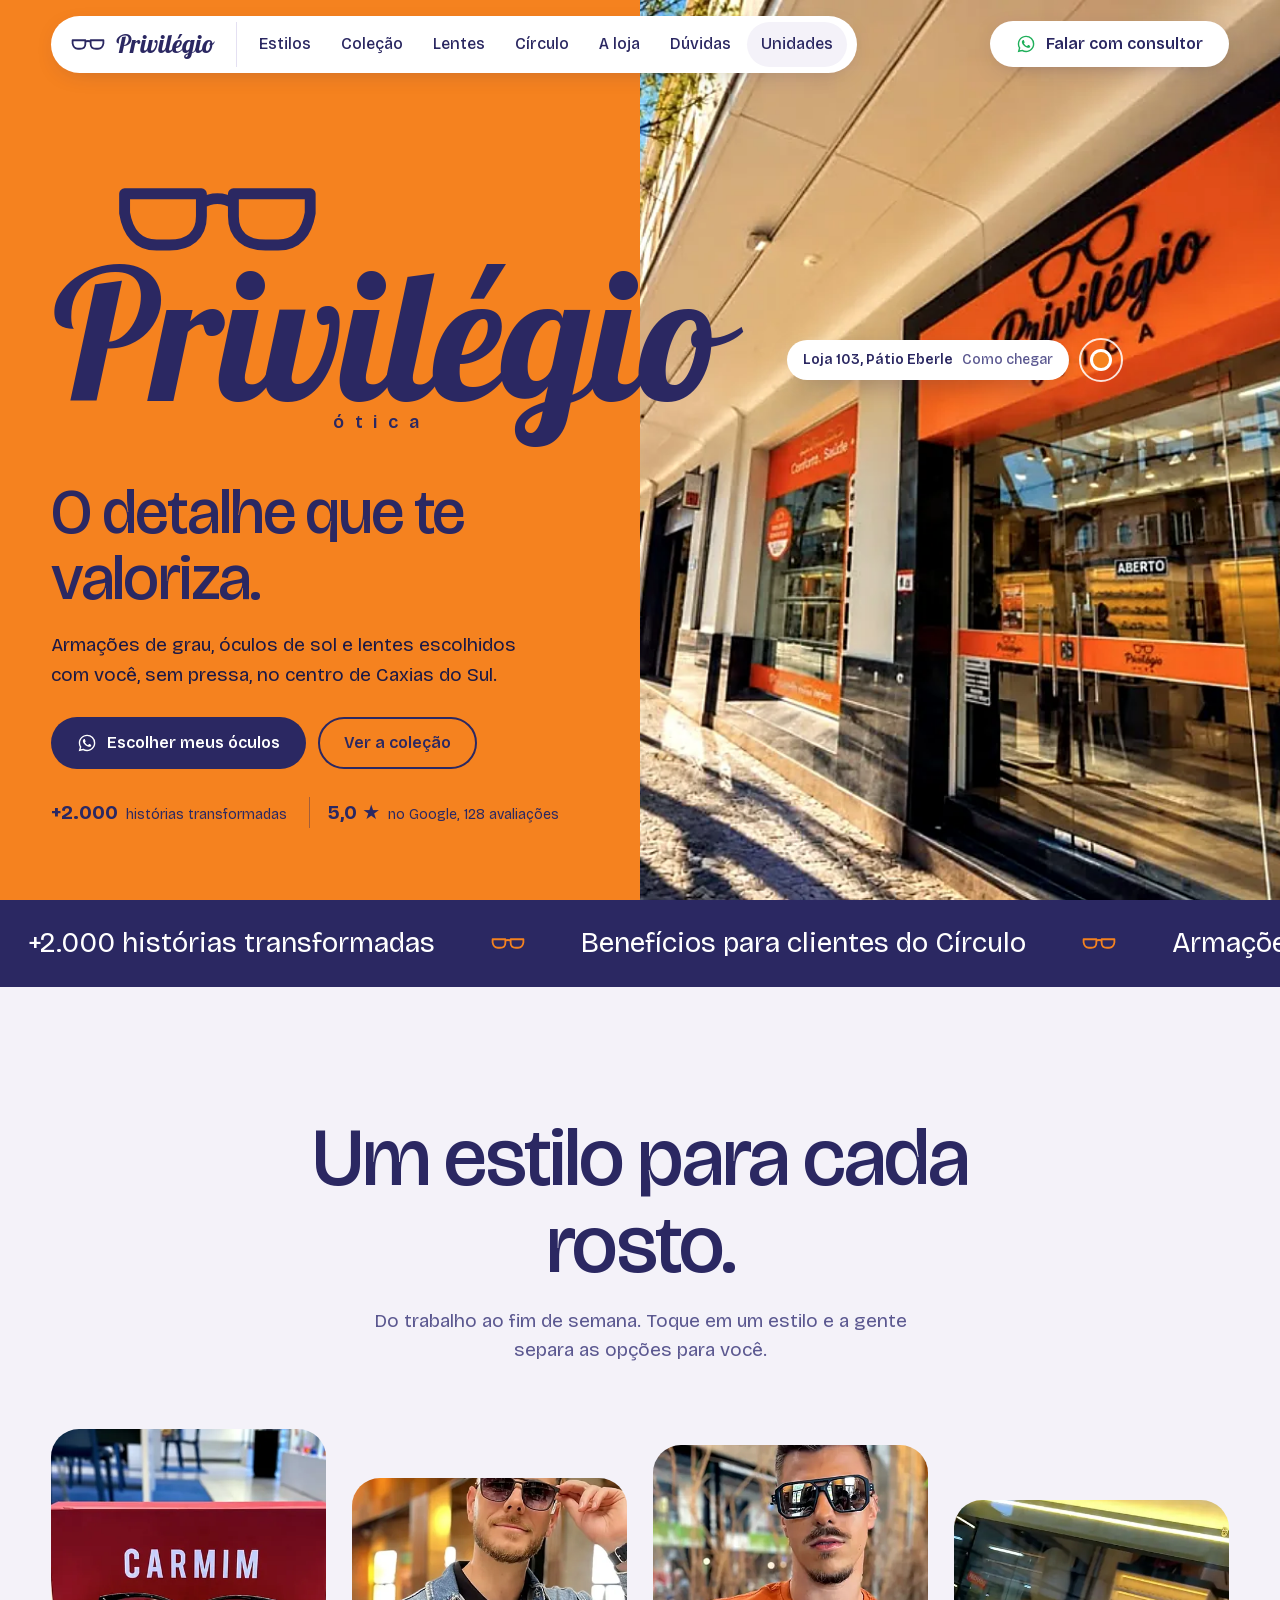
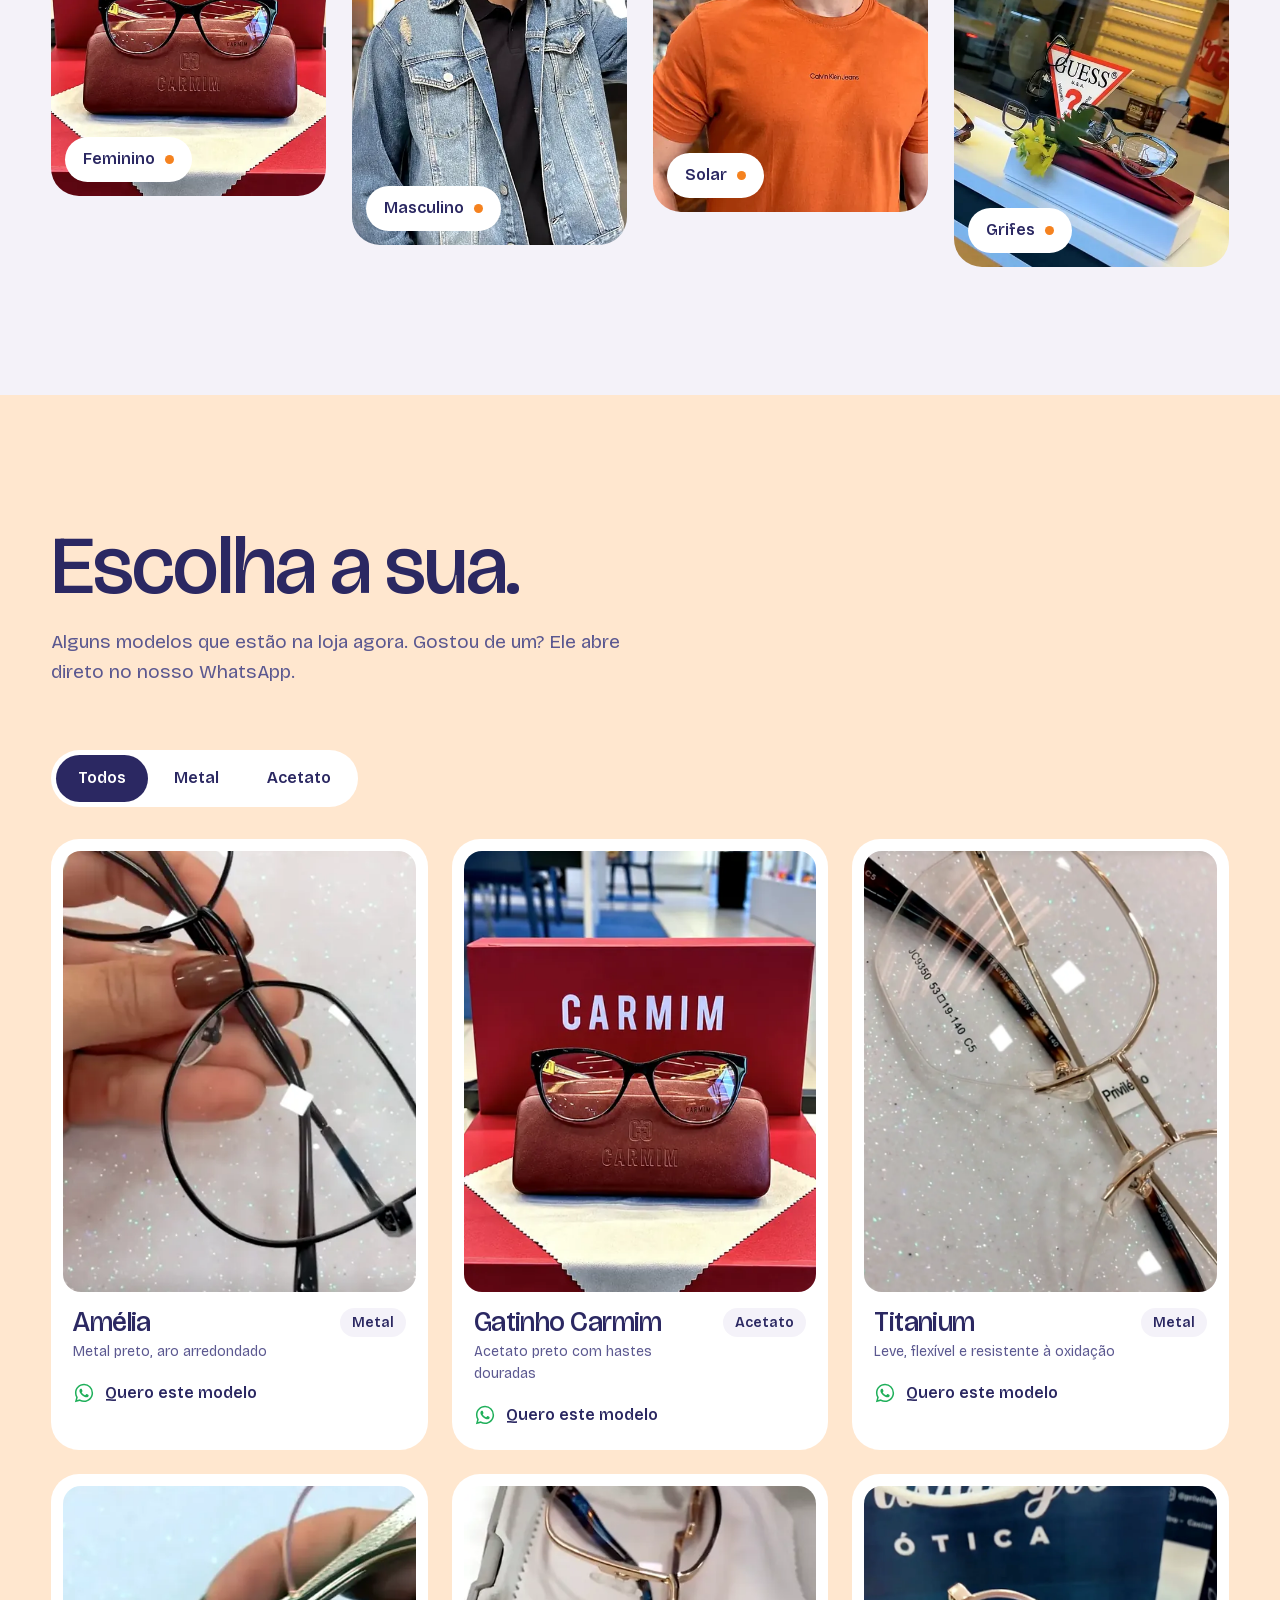
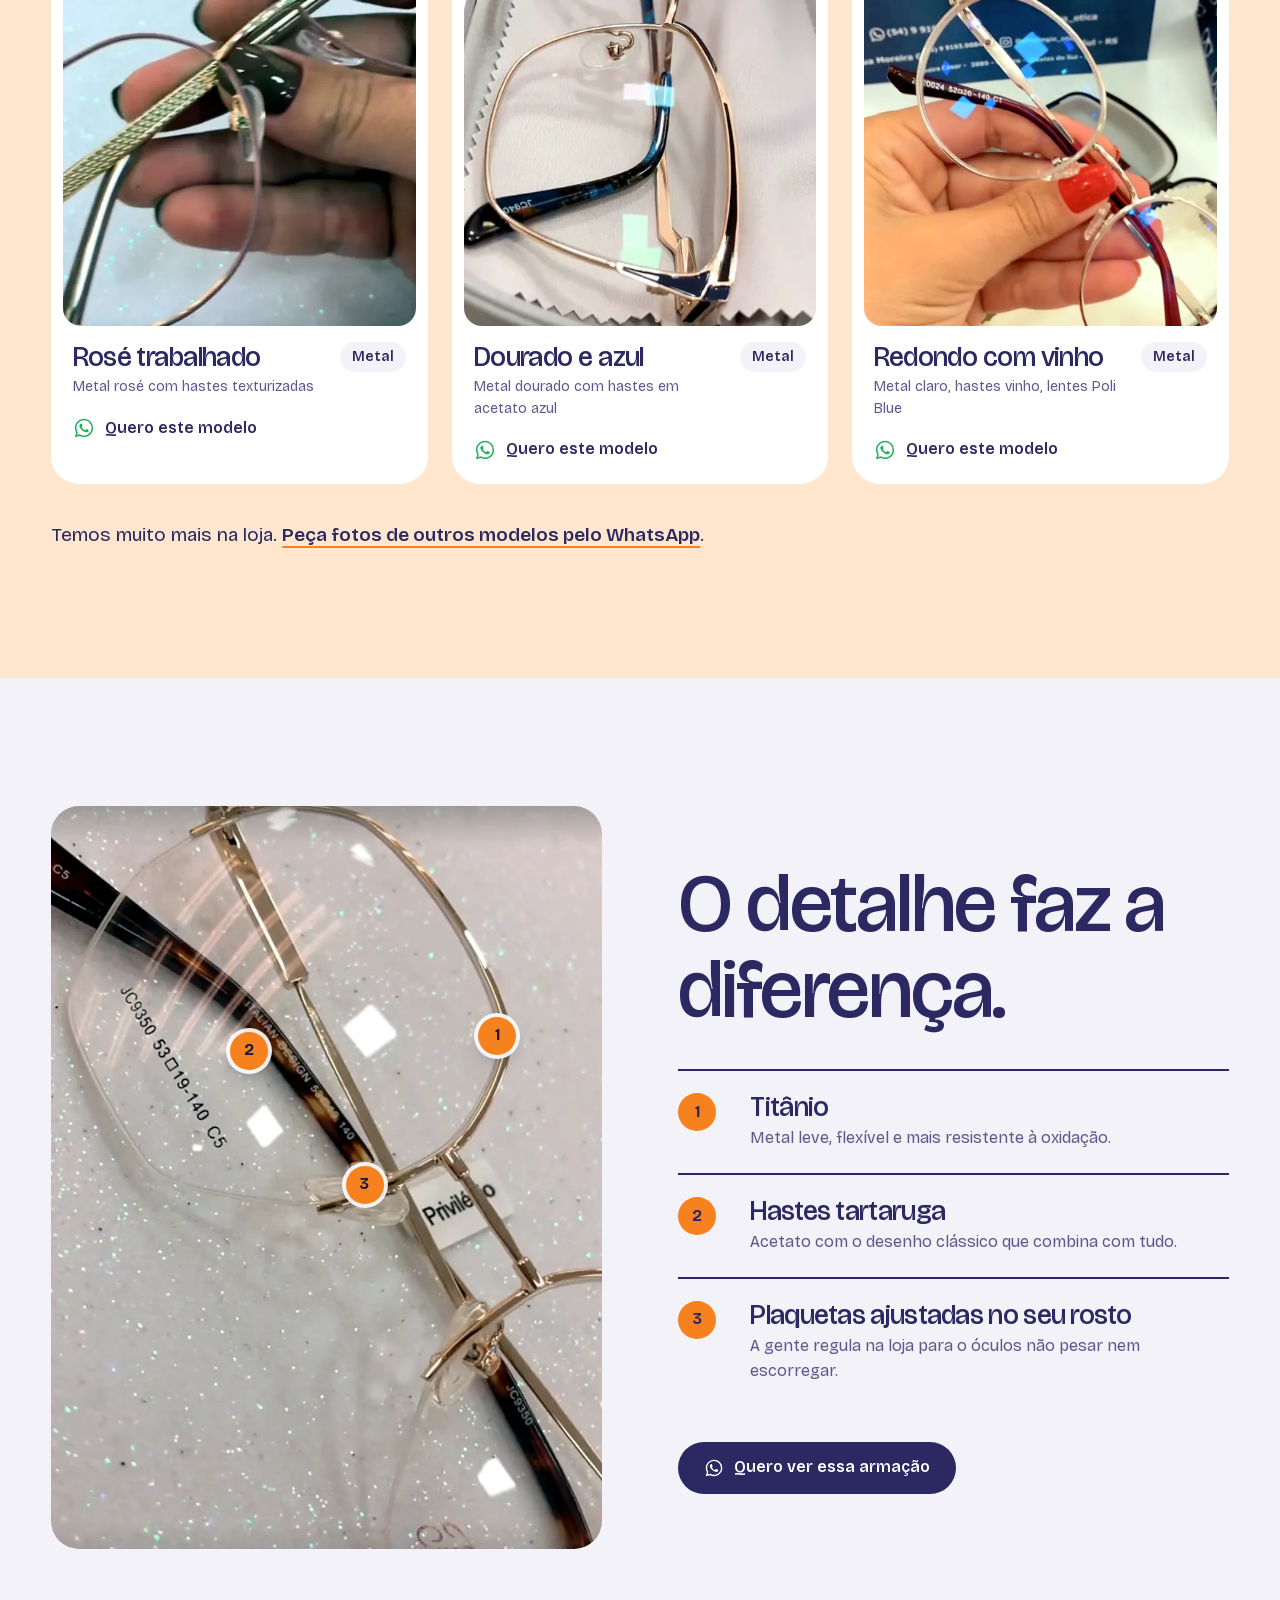
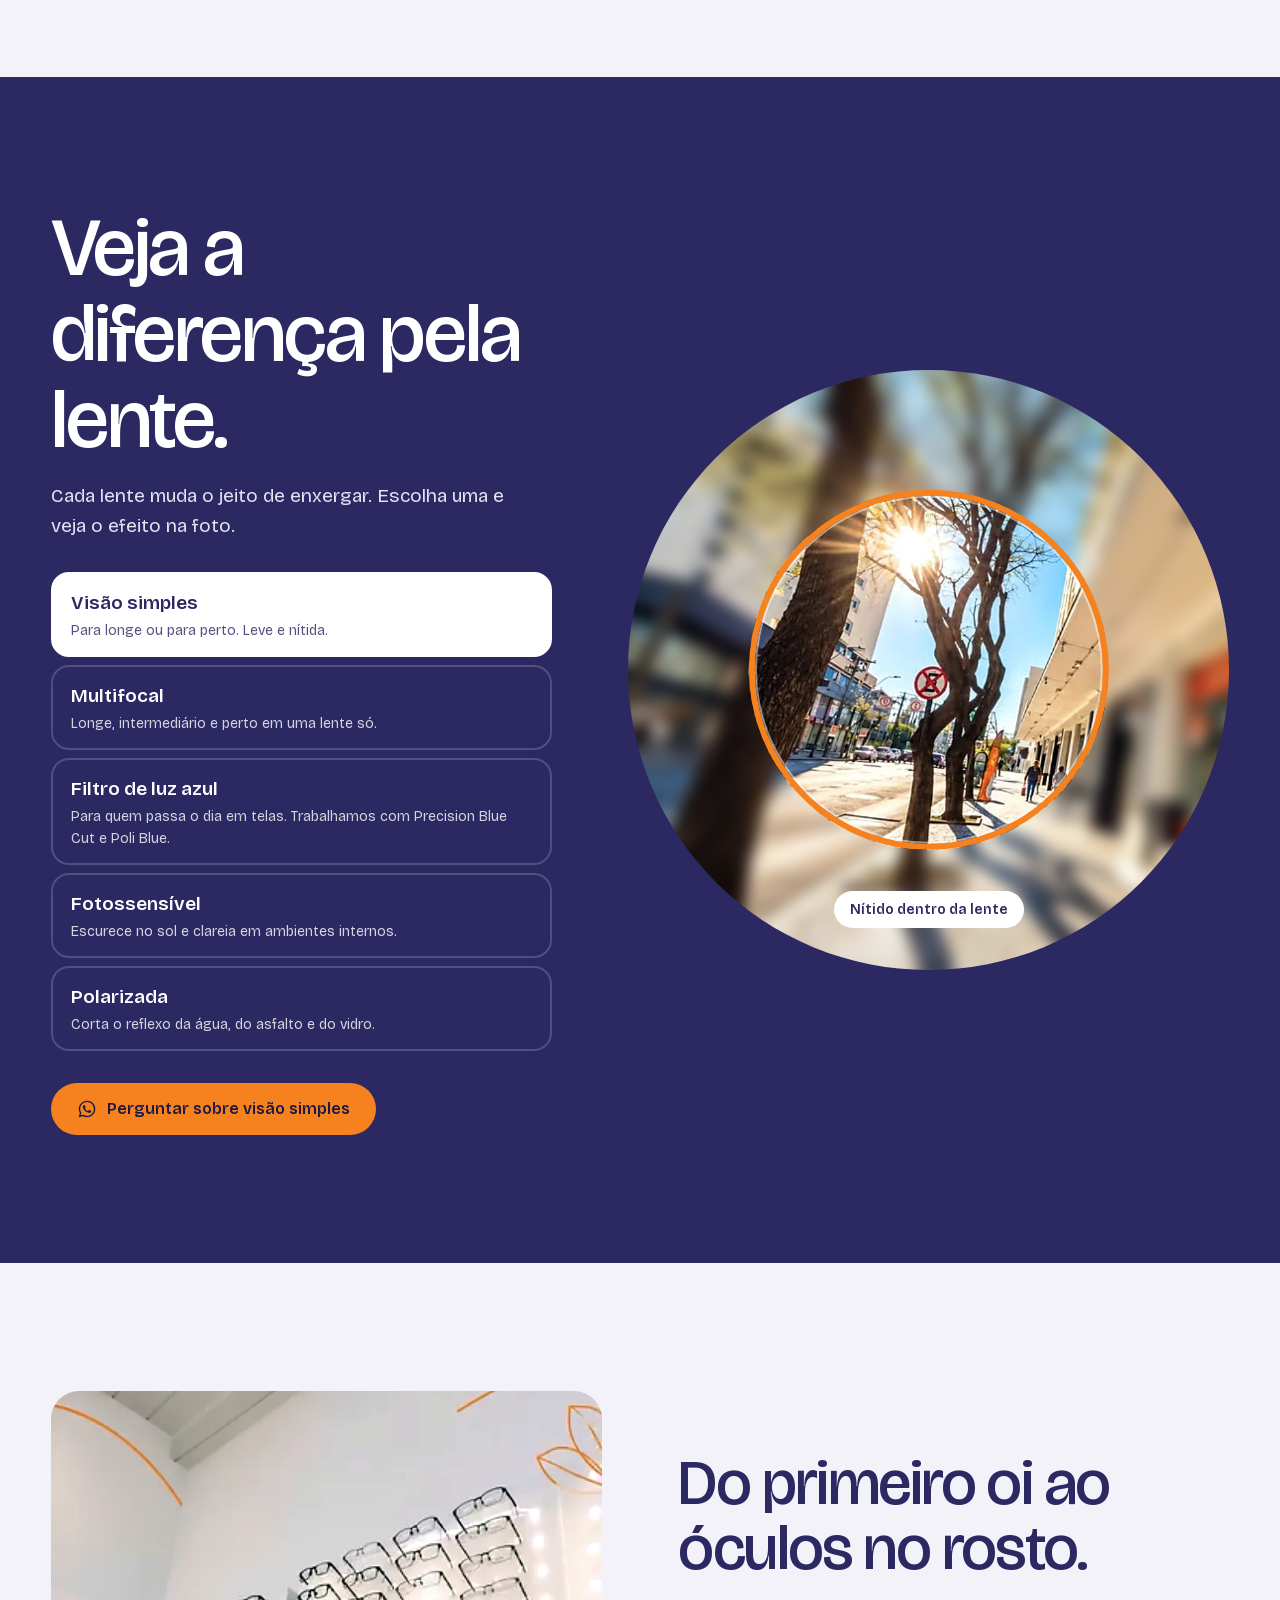
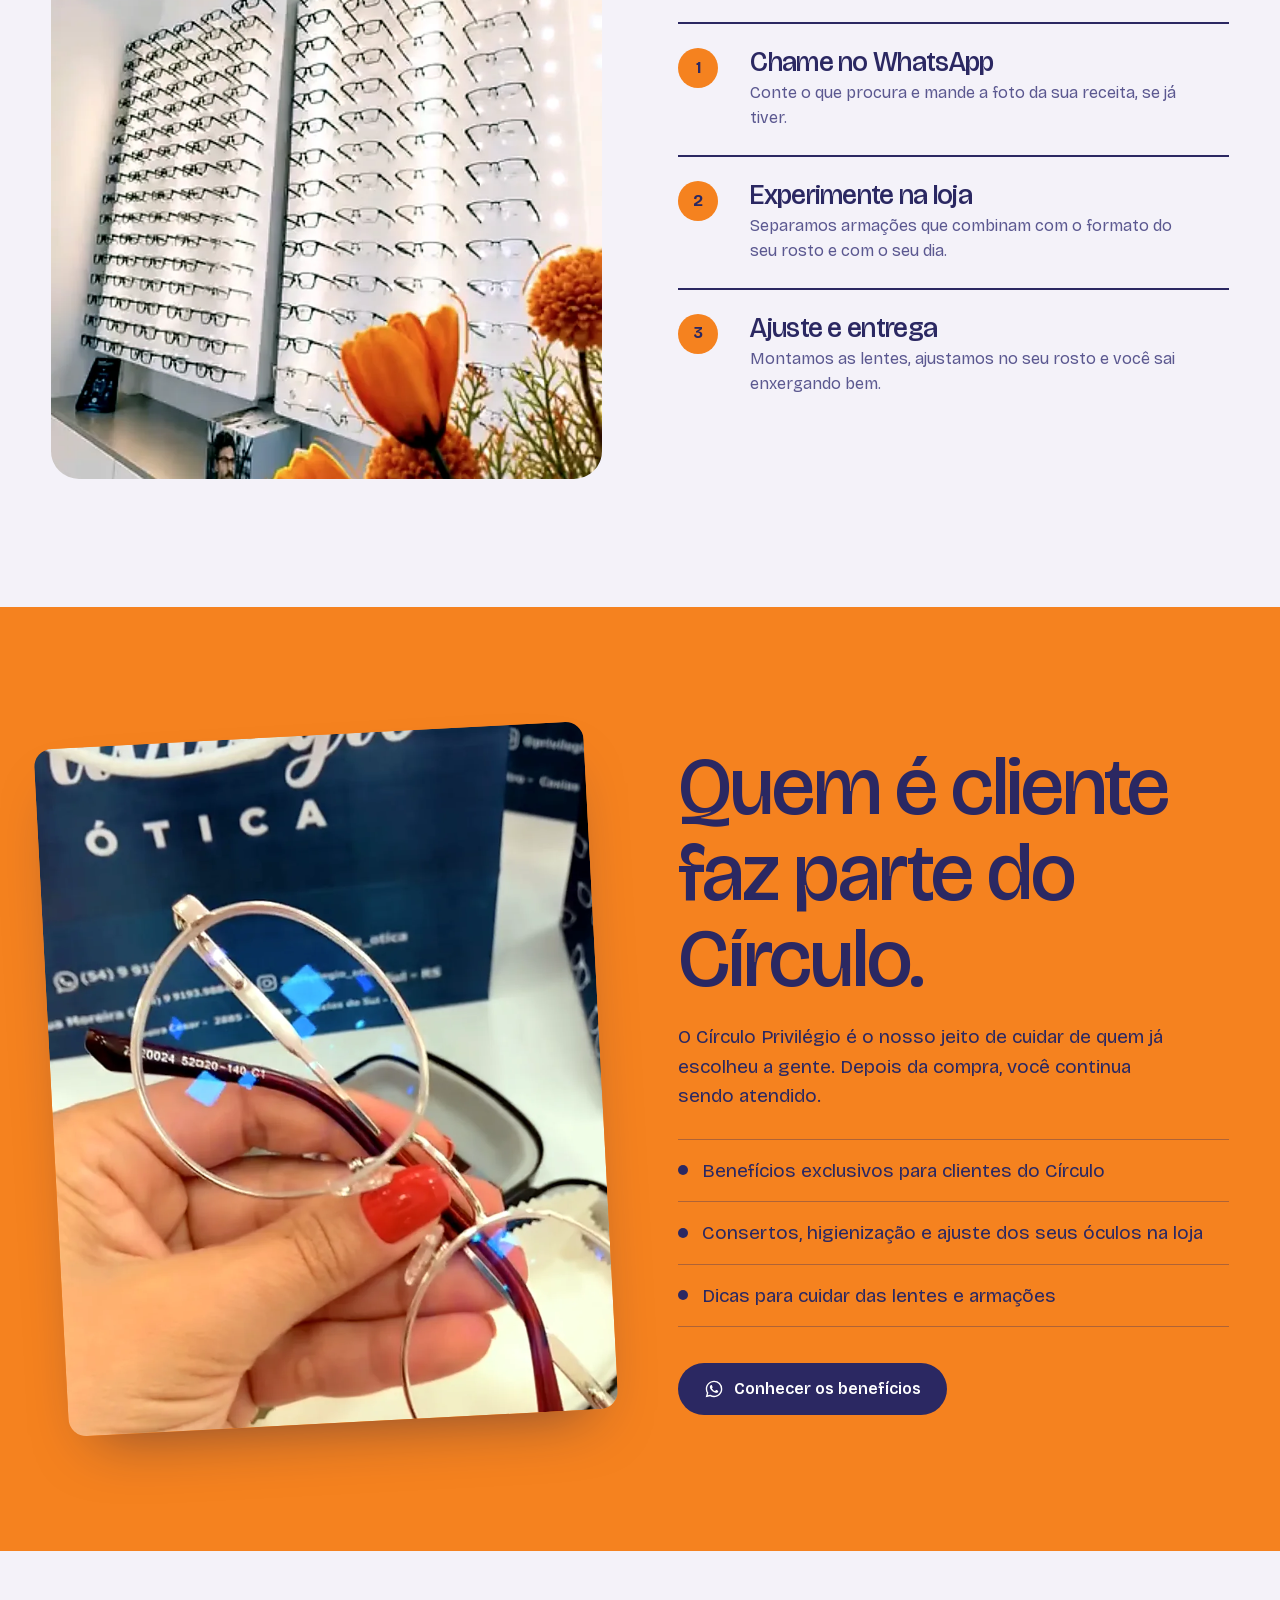
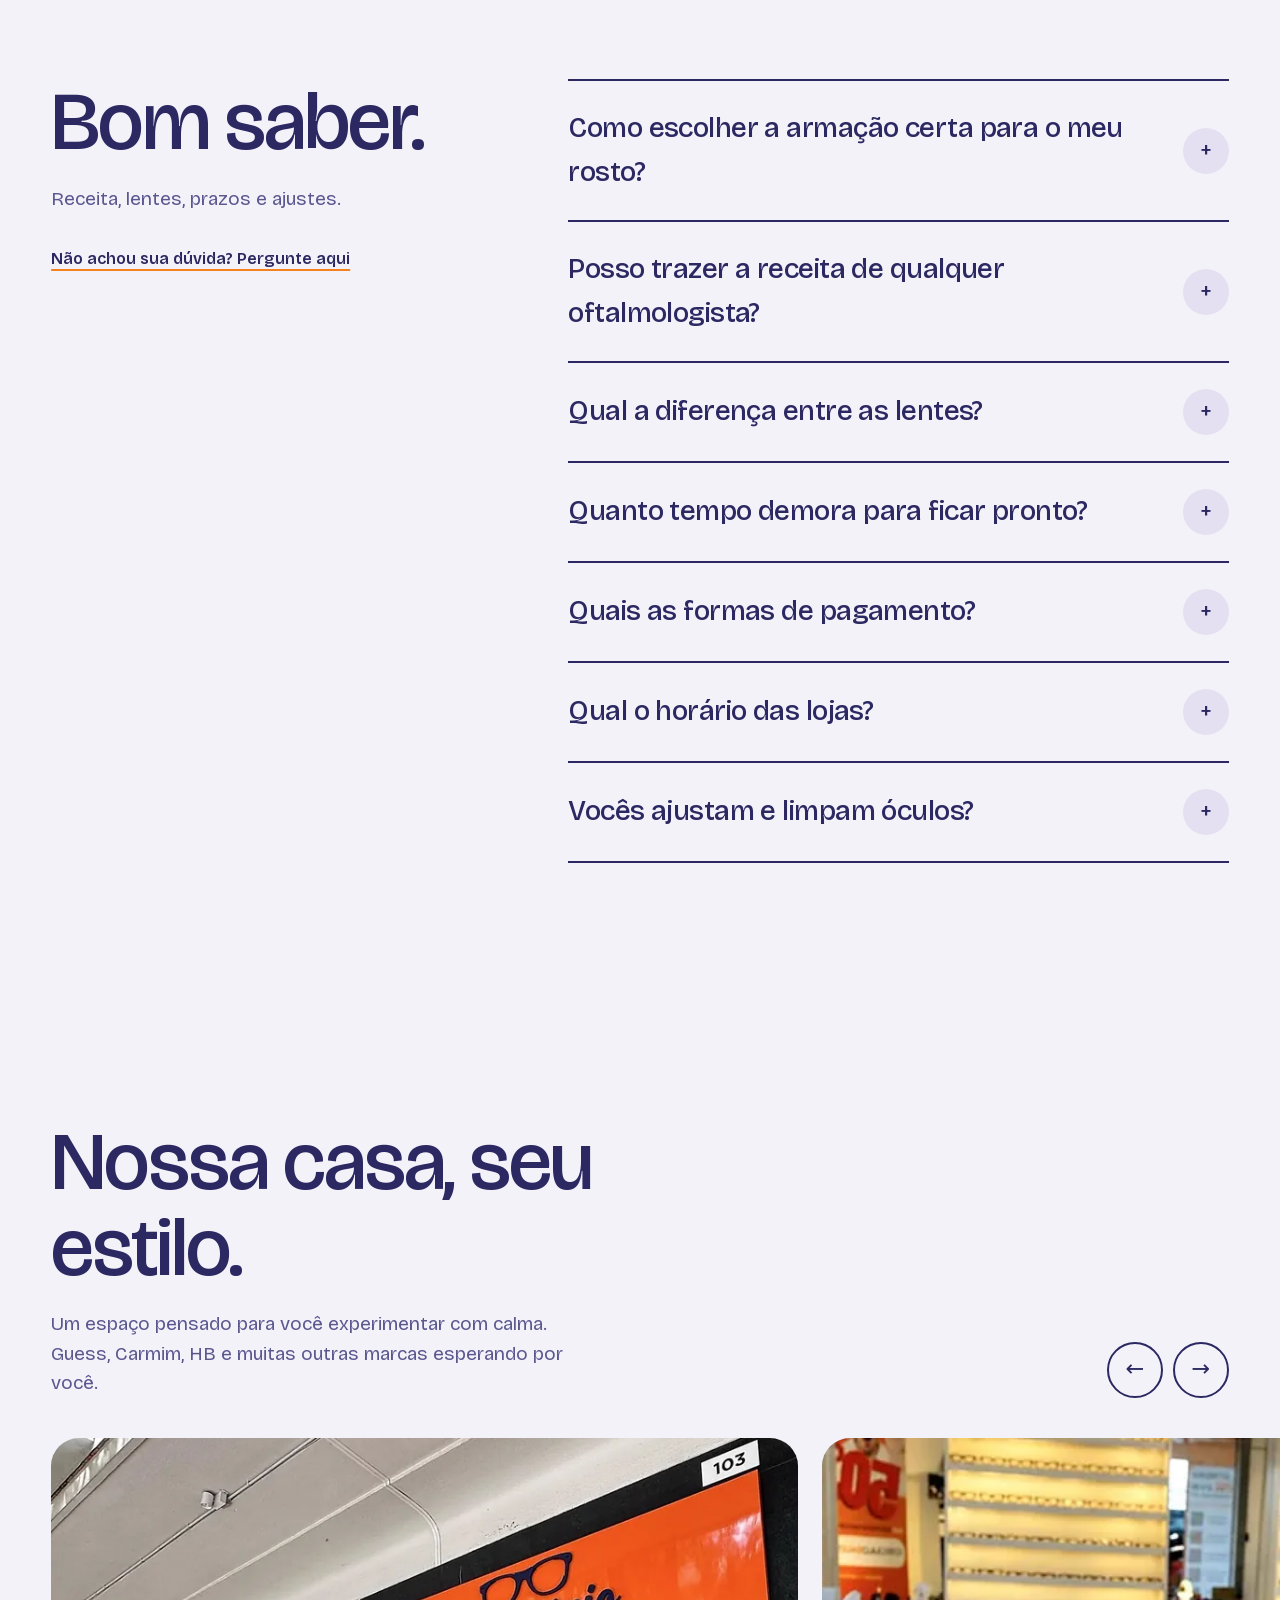
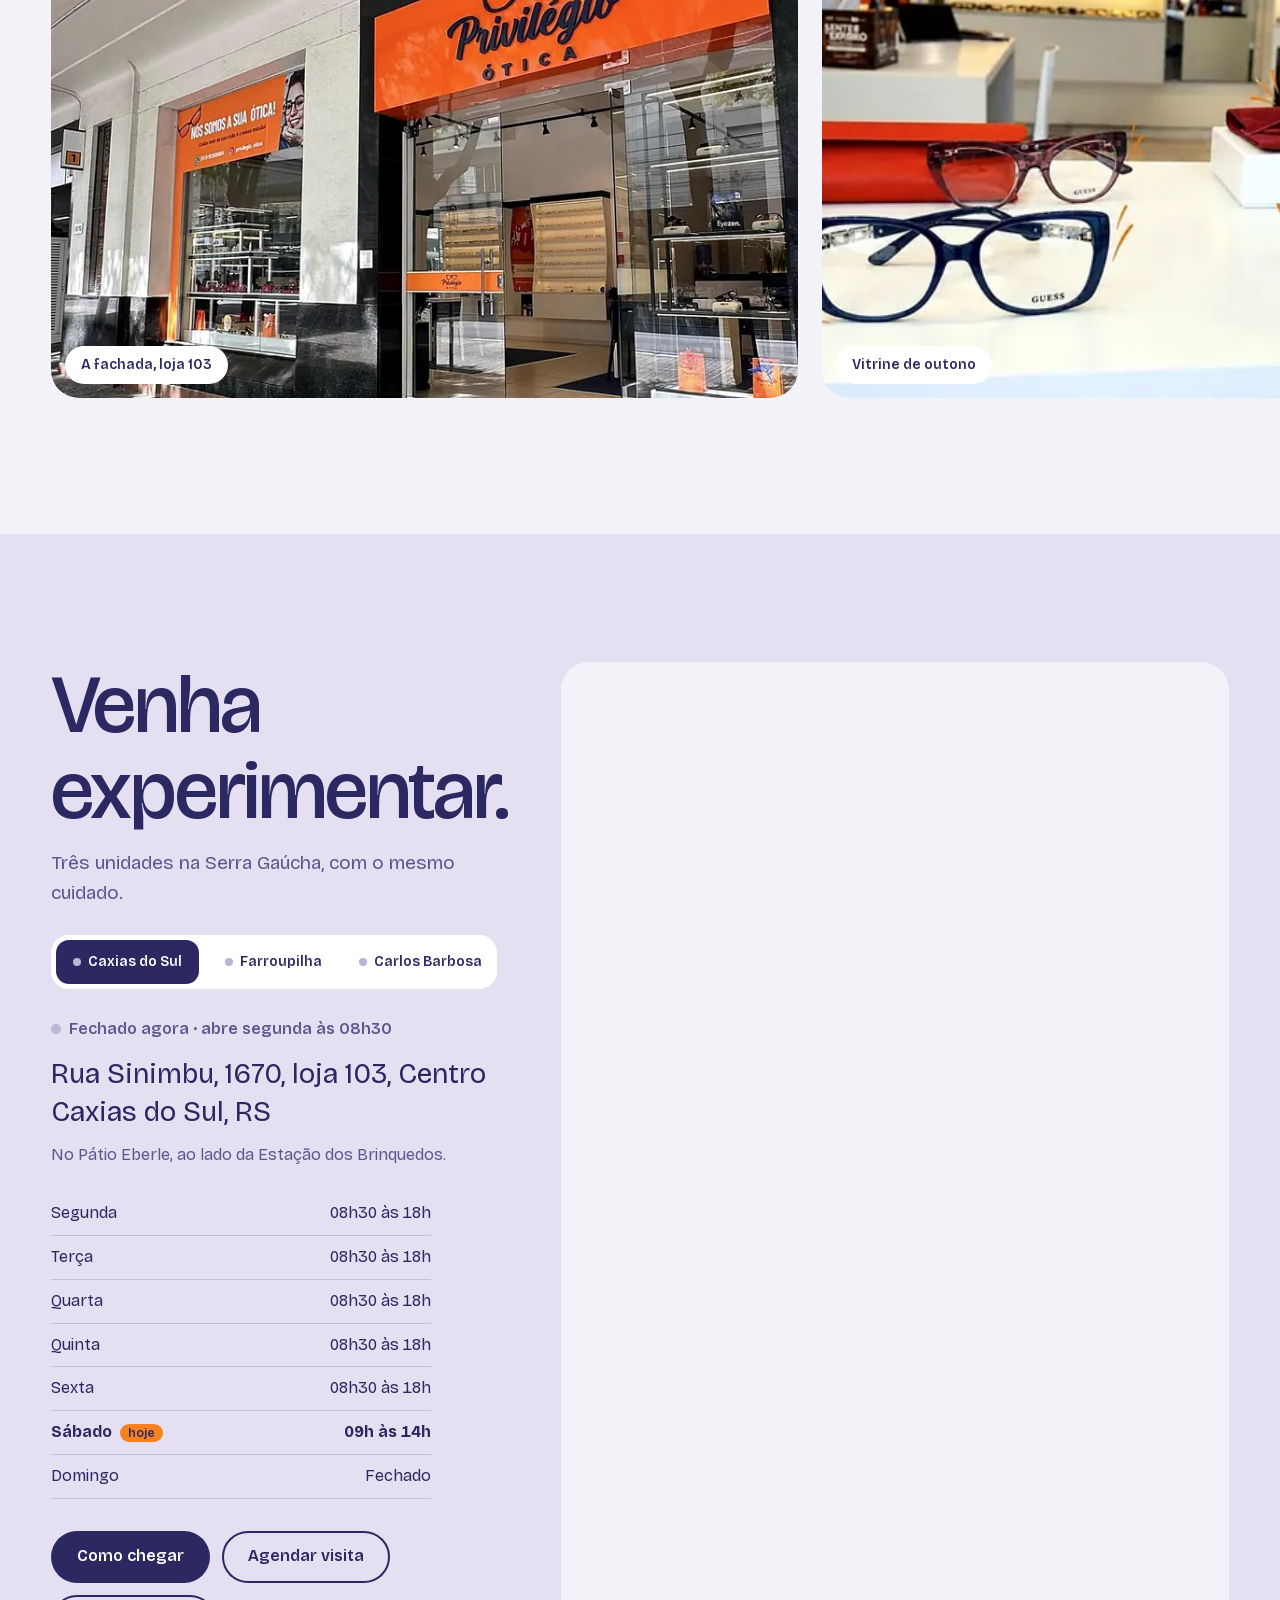
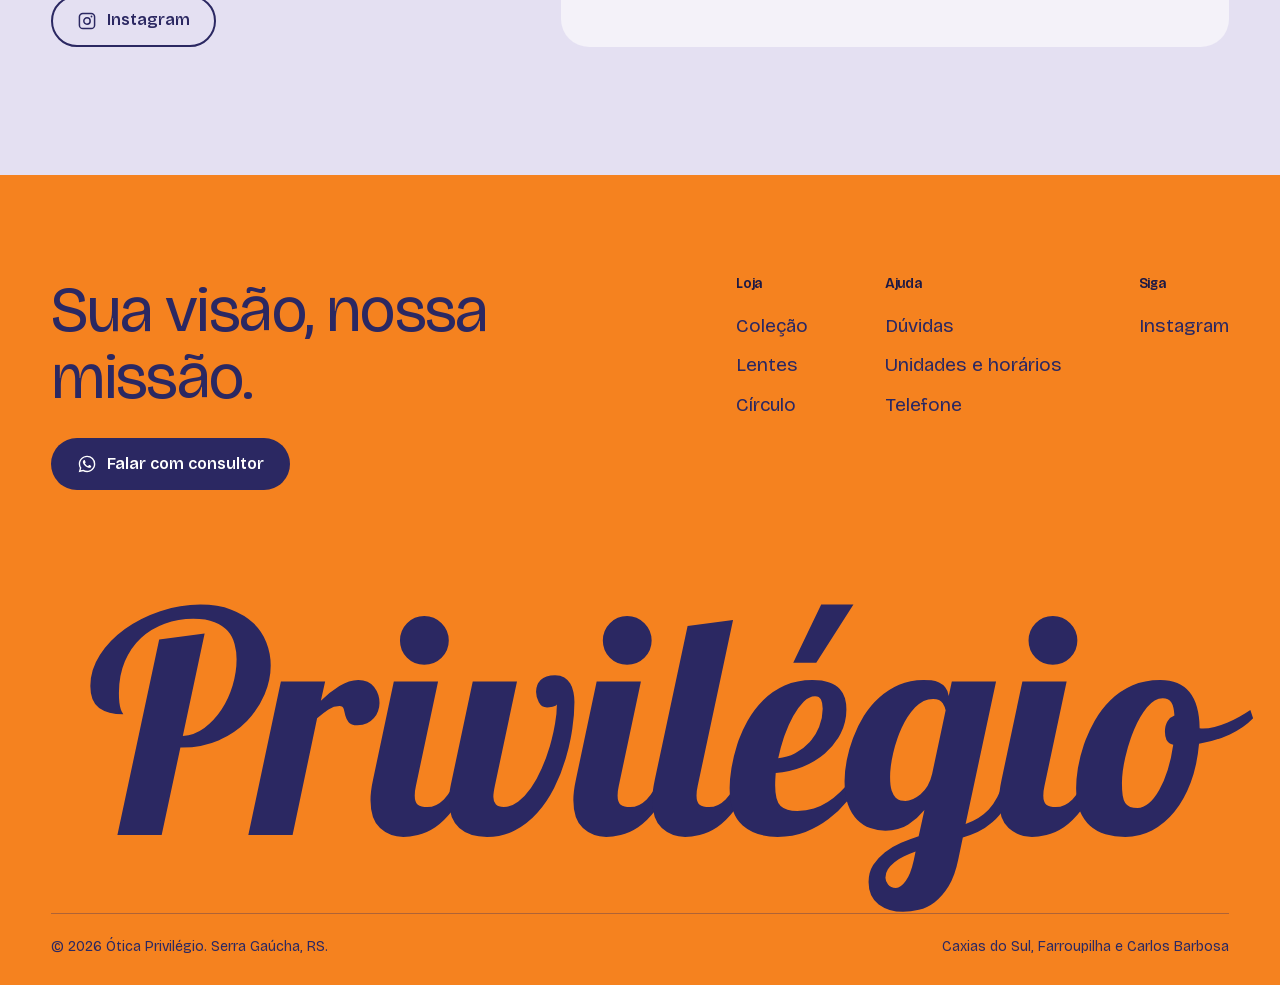
==== commit ca8fb91d: "Desempenho e acessibilidade: fontes locais, imagens responsivas, contraste, cache, 404 e seção de de" ====
--- a/index.html
+++ b/index.html
@@ -18,9 +18,8 @@
   <link rel="icon" href="assets/favicon.svg" type="image/svg+xml">
   <link rel="apple-touch-icon" href="assets/apple-touch-icon.png">
 
-  <link rel="preconnect" href="https://fonts.googleapis.com">
-  <link rel="preconnect" href="https://fonts.gstatic.com" crossorigin>
-  <link href="https://fonts.googleapis.com/css2?family=Bricolage+Grotesque:opsz,wght@12..96,300..700&family=Lobster+Two:ital,wght@1,700&display=swap" rel="stylesheet">
+  <link rel="preload" href="assets/fonts/bricolage-grotesque-latin.woff2" as="font" type="font/woff2" crossorigin>
+  <link rel="preload" href="assets/fonts/lobster-two-700i-latin.woff2" as="font" type="font/woff2" crossorigin>
   <link rel="preload" as="image" href="assets/img/loja-fachada-sol.webp" fetchpriority="high">
   <link rel="stylesheet" href="css/style.css">
 
@@ -84,7 +83,7 @@
     <div class="topo__acoes">
       <a class="botao botao--whats" data-wa href="https://wa.me/5554999966842" target="_blank" rel="noopener">
         <svg aria-hidden="true"><use href="#i-whats"/></svg>
-        <span>Falar com consultor</span>
+        <span class="topo__whats-texto">Falar com consultor</span>
       </a>
       <button class="menu-botao" type="button" aria-expanded="false" aria-controls="menu-movel" data-menu-botao>
         <span class="sr">Abrir menu</span><i></i><i></i>
@@ -162,19 +161,19 @@
       </div>
       <div class="estilos__grade">
         <a class="estilo estilo--a" data-wa="Olá! Quero ver armações femininas." href="https://wa.me/5554999966842" target="_blank" rel="noopener">
-          <img src="assets/img/marca-carmim.webp" alt="Armação gatinho preta da Carmim sobre o estojo vermelho" loading="lazy" width="1176" height="1477">
+          <img src="assets/img/marca-carmim.webp" srcset="assets/img/marca-carmim-480.webp 480w, assets/img/marca-carmim-800.webp 800w, assets/img/marca-carmim.webp 1176w" sizes="(max-width: 900px) 50vw, 25vw" alt="Armação gatinho preta da Carmim sobre o estojo vermelho" loading="lazy" width="1176" height="1477">
           <span class="estilo__nome">Feminino</span>
         </a>
         <a class="estilo estilo--b" data-wa="Olá! Quero ver armações masculinas." href="https://wa.me/5554999966842" target="_blank" rel="noopener">
-          <img src="assets/img/masc-jaqueta.webp" alt="Homem de jaqueta jeans ajustando óculos de sol" loading="lazy" width="662" height="1161">
+          <img src="assets/img/masc-jaqueta.webp" srcset="assets/img/masc-jaqueta-480.webp 480w, assets/img/masc-jaqueta.webp 662w" sizes="(max-width: 900px) 50vw, 25vw" alt="Homem de jaqueta jeans ajustando óculos de sol" loading="lazy" width="662" height="1161">
           <span class="estilo__nome">Masculino</span>
         </a>
         <a class="estilo estilo--c" data-wa="Olá! Quero ver óculos de sol." href="https://wa.me/5554999966842" target="_blank" rel="noopener">
-          <img src="assets/img/masc-laranja.webp" alt="Homem de camiseta laranja com óculos de sol espelhados" loading="lazy" width="655" height="1235">
+          <img src="assets/img/masc-laranja.webp" srcset="assets/img/masc-laranja-480.webp 480w, assets/img/masc-laranja.webp 655w" sizes="(max-width: 900px) 50vw, 25vw" alt="Homem de camiseta laranja com óculos de sol espelhados" loading="lazy" width="655" height="1235">
           <span class="estilo__nome">Solar</span>
         </a>
         <a class="estilo estilo--d" data-wa="Olá! Quero ver as armações de grife, como Guess e Carmim." href="https://wa.me/5554999966842" target="_blank" rel="noopener">
-          <img src="assets/img/marca-guess.webp" alt="Armações Guess expostas na vitrine da loja" loading="lazy" width="882" height="1470">
+          <img src="assets/img/marca-guess.webp" srcset="assets/img/marca-guess-480.webp 480w, assets/img/marca-guess.webp 882w" sizes="(max-width: 900px) 50vw, 25vw" alt="Armações Guess expostas na vitrine da loja" loading="lazy" width="882" height="1470">
           <span class="estilo__nome">Grifes</span>
         </a>
       </div>
@@ -193,6 +192,36 @@
       </div>
       <ul class="produtos" data-produtos aria-live="polite"></ul>
       <p class="colecao__rodape">Temos muito mais na loja. <a data-wa="Olá! Quero ver mais modelos de armação." href="https://wa.me/5554999966842" target="_blank" rel="noopener">Peça fotos de outros modelos pelo WhatsApp</a>.</p>
+    </section>
+
+    <!-- DETALHES -->
+    <section class="detalhes secao" aria-labelledby="detalhes-titulo">
+      <figure class="detalhes__foto">
+        <img src="assets/img/arm-titanium.webp" srcset="assets/img/arm-titanium-480.webp 480w, assets/img/arm-titanium.webp 882w" sizes="(max-width: 900px) 92vw, 48vw" alt="Armação de titânio dourada com hastes tartaruga e plaquetas transparentes" loading="lazy" width="882" height="1191">
+        <span class="detalhes__ponto" style="--x:81%;--y:31%" data-ponto="1" aria-hidden="true">1</span>
+        <span class="detalhes__ponto" style="--x:36%;--y:33%" data-ponto="2" aria-hidden="true">2</span>
+        <span class="detalhes__ponto" style="--x:57%;--y:51%" data-ponto="3" aria-hidden="true">3</span>
+      </figure>
+      <div class="detalhes__texto">
+        <h2 id="detalhes-titulo">O detalhe faz a diferença.</h2>
+        <ol class="detalhes__lista" data-detalhes>
+          <li data-ponto="1">
+            <h3>Titânio</h3>
+            <p>Metal leve, flexível e mais resistente à oxidação.</p>
+          </li>
+          <li data-ponto="2">
+            <h3>Hastes tartaruga</h3>
+            <p>Acetato com o desenho clássico que combina com tudo.</p>
+          </li>
+          <li data-ponto="3">
+            <h3>Plaquetas ajustadas no seu rosto</h3>
+            <p>A gente regula na loja para o óculos não pesar nem escorregar.</p>
+          </li>
+        </ol>
+        <a class="botao botao--escuro" data-wa="Olá! Quero saber mais sobre a armação Titanium que vi no site." href="https://wa.me/5554999966842" target="_blank" rel="noopener">
+          <svg aria-hidden="true"><use href="#i-whats"/></svg><span>Quero ver essa armação</span>
+        </a>
+      </div>
     </section>
 
     <!-- LENTES -->
@@ -222,9 +251,9 @@
         </a>
       </div>
       <div class="lentes__visor" data-visor data-efeito="simples">
-        <img src="assets/img/visor-rua.webp" alt="Rua Sinimbu ensolarada vista através da lente selecionada" loading="lazy" width="882" height="882">
+        <img src="assets/img/visor-rua.webp" srcset="assets/img/visor-rua-480.webp 480w, assets/img/visor-rua.webp 882w" sizes="(max-width: 900px) 90vw, 50vw" alt="Rua Sinimbu ensolarada vista através da lente selecionada" loading="lazy" width="882" height="882">
         <div class="lentes__circulo" aria-hidden="true">
-          <img src="assets/img/visor-rua.webp" alt="" loading="lazy" width="882" height="882">
+          <img src="assets/img/visor-rua.webp" srcset="assets/img/visor-rua-480.webp 480w, assets/img/visor-rua.webp 882w" sizes="(max-width: 900px) 90vw, 50vw" alt="" loading="lazy" width="882" height="882">
         </div>
         <p class="lentes__legenda" data-legenda>Sem lente</p>
       </div>
@@ -233,7 +262,7 @@
     <!-- COMO FUNCIONA -->
     <section class="passos secao" aria-labelledby="passos-titulo">
       <figure class="passos__foto">
-        <img src="assets/img/loja-parede-flores.webp" alt="Parede de armações iluminada dentro da loja, com flores laranja" loading="lazy" width="882" height="1470">
+        <img src="assets/img/loja-parede-flores.webp" srcset="assets/img/loja-parede-flores-480.webp 480w, assets/img/loja-parede-flores.webp 882w" sizes="(max-width: 900px) 92vw, 45vw" alt="Parede de armações iluminada dentro da loja, com flores laranja" loading="lazy" width="882" height="1470">
       </figure>
       <div class="passos__texto">
         <h2 id="passos-titulo">Do primeiro oi ao óculos no rosto.</h2>
@@ -257,7 +286,7 @@
     <!-- CÍRCULO -->
     <section class="circulo secao" id="circulo" aria-labelledby="circulo-titulo">
       <figure class="circulo__foto">
-        <img src="assets/img/arm-sacola.webp" alt="Óculos pronto em frente à sacola azul da Ótica Privilégio" loading="lazy" width="882" height="1264">
+        <img src="assets/img/arm-sacola.webp" srcset="assets/img/arm-sacola-480.webp 480w, assets/img/arm-sacola.webp 882w" sizes="(max-width: 900px) 92vw, 45vw" alt="Óculos pronto em frente à sacola azul da Ótica Privilégio" loading="lazy" width="882" height="1264">
       </figure>
       <div class="circulo__texto">
         <h2 id="circulo-titulo">Quem é cliente faz parte do Círculo.</h2>
@@ -326,12 +355,12 @@
         </div>
       </div>
       <ul class="loja__trilho" data-trilho tabindex="0" aria-label="Fotos da loja">
-        <li class="loja__foto loja__foto--larga"><img src="assets/img/loja-fachada.webp" alt="Fachada laranja da Ótica Privilégio, loja 103" loading="lazy" width="1570" height="1477"><span>A fachada, loja 103</span></li>
-        <li class="loja__foto loja__foto--larga"><img src="assets/img/loja-vitrine-mesa.webp" alt="Armações Guess e de acetato tartaruga expostas sobre a mesa" loading="lazy" width="1570" height="795"><span>Vitrine de outono</span></li>
-        <li class="loja__foto"><img src="assets/img/loja-parede-rosa.webp" alt="Parede de armações de metal com uma rosa vermelha em primeiro plano" loading="lazy" width="1088" height="1477"><span>Cada armação, um detalhe</span></li>
-        <li class="loja__foto loja__foto--larga"><img src="assets/img/loja-expositor.webp" alt="Expositor com armações de grau HB e de metal" loading="lazy" width="1570" height="795"><span>Grau para todos os rostos</span></li>
-        <li class="loja__foto loja__foto--larga"><img src="assets/img/loja-vitrine-janela.webp" alt="Armações coloridas sobre estojos na vitrine da rua" loading="lazy" width="1483" height="810"><span>Novidades na vitrine</span></li>
-        <li class="loja__foto"><img src="assets/img/loja-bandeira.webp" alt="Bandeira laranja da Privilégio na entrada do Pátio Eberle" loading="lazy" width="882" height="1470"><span>Entrada pelo Pátio Eberle</span></li>
+        <li class="loja__foto loja__foto--larga"><img src="assets/img/loja-fachada.webp" srcset="assets/img/loja-fachada-480.webp 480w, assets/img/loja-fachada-800.webp 800w, assets/img/loja-fachada-1100.webp 1100w, assets/img/loja-fachada.webp 1570w" sizes="(max-width: 600px) 95vw, 50vw" alt="Fachada laranja da Ótica Privilégio, loja 103" loading="lazy" width="1570" height="1477"><span>A fachada, loja 103</span></li>
+        <li class="loja__foto loja__foto--larga"><img src="assets/img/loja-vitrine-mesa.webp" srcset="assets/img/loja-vitrine-mesa-480.webp 480w, assets/img/loja-vitrine-mesa-800.webp 800w, assets/img/loja-vitrine-mesa-1100.webp 1100w, assets/img/loja-vitrine-mesa.webp 1570w" sizes="(max-width: 600px) 95vw, 50vw" alt="Armações Guess e de acetato tartaruga expostas sobre a mesa" loading="lazy" width="1570" height="795"><span>Vitrine de outono</span></li>
+        <li class="loja__foto"><img src="assets/img/loja-parede-rosa.webp" srcset="assets/img/loja-parede-rosa-480.webp 480w, assets/img/loja-parede-rosa-800.webp 800w, assets/img/loja-parede-rosa.webp 1088w" sizes="(max-width: 600px) 72vw, 32vw" alt="Parede de armações de metal com uma rosa vermelha em primeiro plano" loading="lazy" width="1088" height="1477"><span>Cada armação, um detalhe</span></li>
+        <li class="loja__foto loja__foto--larga"><img src="assets/img/loja-expositor.webp" srcset="assets/img/loja-expositor-480.webp 480w, assets/img/loja-expositor-800.webp 800w, assets/img/loja-expositor-1100.webp 1100w, assets/img/loja-expositor.webp 1570w" sizes="(max-width: 600px) 95vw, 50vw" alt="Expositor com armações de grau HB e de metal" loading="lazy" width="1570" height="795"><span>Grau para todos os rostos</span></li>
+        <li class="loja__foto loja__foto--larga"><img src="assets/img/loja-vitrine-janela.webp" srcset="assets/img/loja-vitrine-janela-480.webp 480w, assets/img/loja-vitrine-janela-800.webp 800w, assets/img/loja-vitrine-janela-1100.webp 1100w, assets/img/loja-vitrine-janela.webp 1483w" sizes="(max-width: 600px) 95vw, 50vw" alt="Armações coloridas sobre estojos na vitrine da rua" loading="lazy" width="1483" height="810"><span>Novidades na vitrine</span></li>
+        <li class="loja__foto"><img src="assets/img/loja-bandeira.webp" srcset="assets/img/loja-bandeira-480.webp 480w, assets/img/loja-bandeira.webp 882w" sizes="(max-width: 600px) 72vw, 32vw" alt="Bandeira laranja da Privilégio na entrada do Pátio Eberle" loading="lazy" width="882" height="1470"><span>Entrada pelo Pátio Eberle</span></li>
       </ul>
     </section>
 
--- a/css/style.css
+++ b/css/style.css
@@ -2,6 +2,15 @@
    Ótica Privilégio — estilos
    Cores e fontes da marca ficam em :root
    ========================================================== */
+
+@font-face {
+  font-family: "Bricolage Grotesque"; font-style: normal; font-weight: 300 700; font-display: swap;
+  src: url("../assets/fonts/bricolage-grotesque-latin.woff2") format("woff2");
+}
+@font-face {
+  font-family: "Lobster Two"; font-style: italic; font-weight: 700; font-display: swap;
+  src: url("../assets/fonts/lobster-two-700i-latin.woff2") format("woff2");
+}
 
 :root {
   --laranja: #F5821F;
@@ -272,6 +281,33 @@
 .produto[hidden] { display: none; }
 .colecao__rodape { margin-top: 36px; font-size: var(--t-2); }
 .colecao__rodape a { font-weight: 600; text-decoration-color: var(--laranja); text-decoration-thickness: 2px; text-underline-offset: 5px; }
+
+/* ---------- Detalhes ---------- */
+.detalhes { display: grid; grid-template-columns: minmax(0, 1fr) minmax(0, 1fr); gap: clamp(32px, 6vw, 96px); align-items: center; }
+.detalhes > * { max-width: none; margin: 0; min-width: 0; }
+.detalhes__foto { position: relative; margin: 0; border-radius: var(--raio-g); overflow: hidden; aspect-ratio: 882 / 1191; }
+.detalhes__foto img { width: 100%; height: 100%; object-fit: cover; }
+.detalhes__ponto {
+  position: absolute; left: var(--x); top: var(--y); transform: translate(-50%, -50%);
+  width: 38px; height: 38px; border-radius: 50%; display: grid; place-items: center;
+  background: var(--laranja); color: var(--indigo-profundo); font-weight: 700;
+  box-shadow: 0 0 0 4px rgba(255, 255, 255, .9), 0 8px 20px -6px rgba(28, 25, 69, .5);
+  transition: transform .25s, background-color .25s, color .25s;
+}
+.detalhes__ponto.ativo { transform: translate(-50%, -50%) scale(1.25); background: var(--indigo); color: var(--branco); }
+.detalhes h2 { font-size: var(--t-5); max-width: 12ch; margin-bottom: 36px; }
+.detalhes__lista { counter-reset: d; margin-bottom: 36px; }
+.detalhes__lista li {
+  counter-increment: d; display: grid; grid-template-columns: 52px 1fr; gap: 4px 20px;
+  padding: 22px 0; border-top: var(--borda); cursor: default;
+}
+.detalhes__lista li::before {
+  content: counter(d); grid-row: span 2; width: 38px; height: 38px; border-radius: 50%;
+  background: var(--laranja); display: grid; place-items: center; font-weight: 700; transition: background-color .25s, color .25s;
+}
+.detalhes__lista li.ativo::before { background: var(--indigo); color: var(--branco); }
+.detalhes__lista h3 { font-size: var(--t-3); }
+.detalhes__lista p { color: var(--indigo-suave); max-width: 44ch; }
 
 /* ---------- Lentes ---------- */
 .lentes {
@@ -423,7 +459,7 @@
 .aberto > .ponto-status { background: var(--verde-whats); }
 .unidade__status { display: inline-flex; align-items: center; gap: 8px; font-weight: 600; margin-bottom: 14px; color: var(--indigo-suave); }
 .unidade__status::before { content: ""; width: 10px; height: 10px; border-radius: 50%; background: #B9B6D3; }
-.unidade__status.aberto { color: #137A3F; }
+.unidade__status.aberto { color: #0B5C2E; }
 .unidade__status.aberto::before { background: var(--verde-whats); box-shadow: 0 0 0 4px rgba(31, 175, 90, .2); }
 .unidade__ref { color: var(--indigo-suave); margin: -16px 0 24px; }
 .unidade__horarios { border-collapse: collapse; width: 100%; max-width: 380px; margin-bottom: 32px; }
@@ -446,7 +482,7 @@
 .rodape__topo { display: flex; justify-content: space-between; gap: 48px; flex-wrap: wrap; }
 .rodape__frase { font-size: var(--t-4); max-width: 14ch; line-height: 1.05; letter-spacing: -.025em; margin-bottom: 28px; }
 .rodape__links { display: flex; gap: clamp(32px, 6vw, 96px); }
-.rodape__links h3 { font-size: var(--t-0); font-weight: 600; color: var(--indigo-profundo); opacity: .7; margin-bottom: 14px; }
+.rodape__links h3 { font-size: var(--t-0); font-weight: 600; color: var(--indigo-profundo); margin-bottom: 14px; }
 .rodape__links a { display: block; font-size: var(--t-2); padding: 5px 0; text-decoration: none; }
 .rodape__links a:hover { text-decoration: underline; text-underline-offset: 4px; }
 .rodape__marca {
@@ -483,7 +519,7 @@
 .escolha__opcao.ultima { border-color: var(--laranja); background: var(--laranja-fundo); }
 .escolha__cidade { font-weight: 600; font-size: var(--t-2); }
 .escolha__status { grid-column: 1; font-size: var(--t-0); color: var(--indigo-suave); }
-.escolha__status.aberto { color: #137A3F; }
+.escolha__status.aberto { color: #0B5C2E; }
 .escolha__opcao svg { grid-column: 2; grid-row: 1 / span 2; width: 28px; height: 28px; color: var(--verde-whats); }
 
 /* ---------- WhatsApp flutuante ---------- */
@@ -511,7 +547,8 @@
   .hero__foto::after { content: ""; position: absolute; inset: auto 0 0 0; height: 45%; background: linear-gradient(to bottom, rgba(245, 130, 31, 0), var(--laranja) 92%); pointer-events: none; }
   .hero__painel { padding-top: 0; margin-top: clamp(-150px, -22vw, -90px); }
   .hero__marca span { font-size: clamp(4.5rem, 24vw, 10rem); }
-  .lentes, .passos, .circulo, .duvidas, .visite { grid-template-columns: 1fr; }
+  .lentes, .passos, .circulo, .duvidas, .visite, .detalhes { grid-template-columns: 1fr; }
+  .detalhes__foto { max-width: 520px; }
   .lentes__visor { max-width: 560px; width: 100%; margin: 0 auto; }
   .circulo__foto { max-width: 480px; }
   .produtos { grid-template-columns: repeat(2, minmax(0, 1fr)); }
@@ -522,7 +559,7 @@
 }
 @media (max-width: 600px) {
   .topo { padding-top: 12px; }
-  .topo__acoes .botao--whats span { display: none; }
+  .topo__whats-texto { position: absolute; width: 1px; height: 1px; overflow: hidden; clip: rect(0 0 0 0); white-space: nowrap; }
   .topo__acoes .botao--whats { width: 46px; padding: 0; }
   .nav { padding-left: 16px; }
   .produtos { grid-template-columns: 1fr; }
